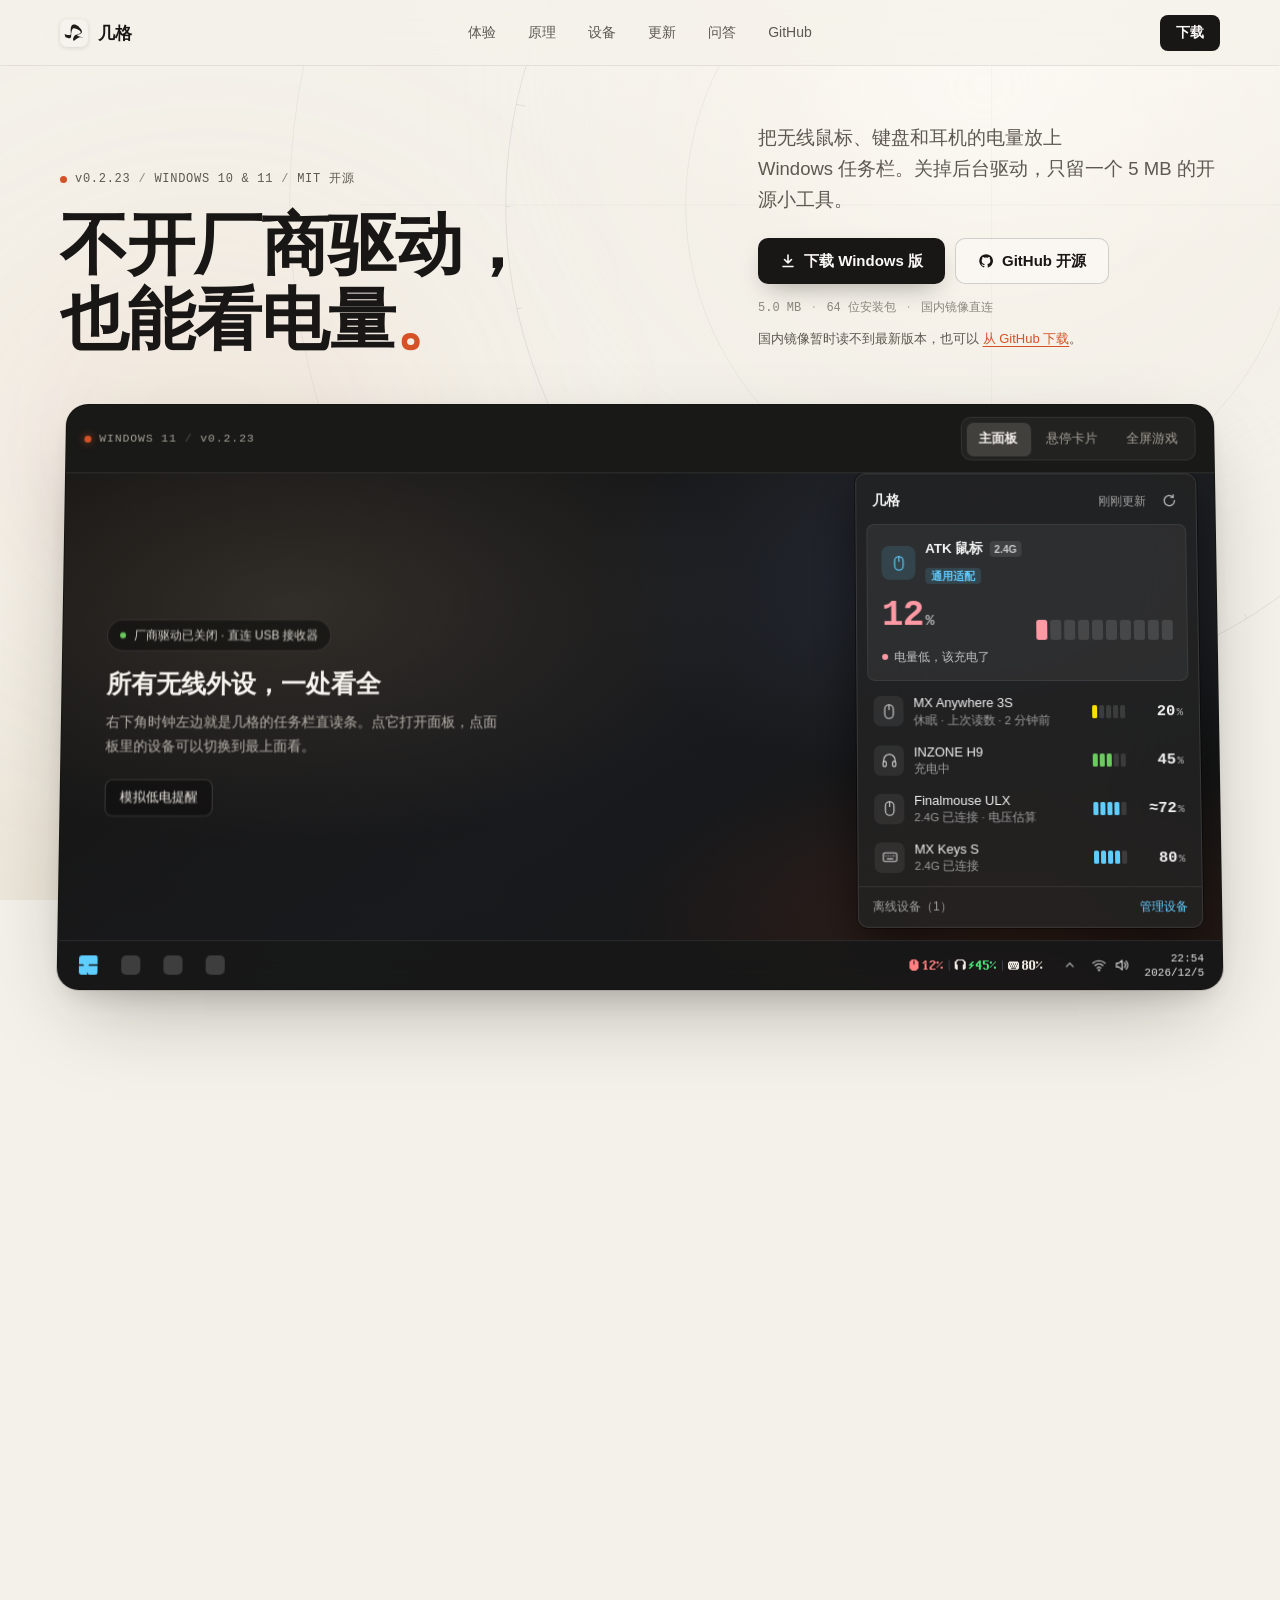
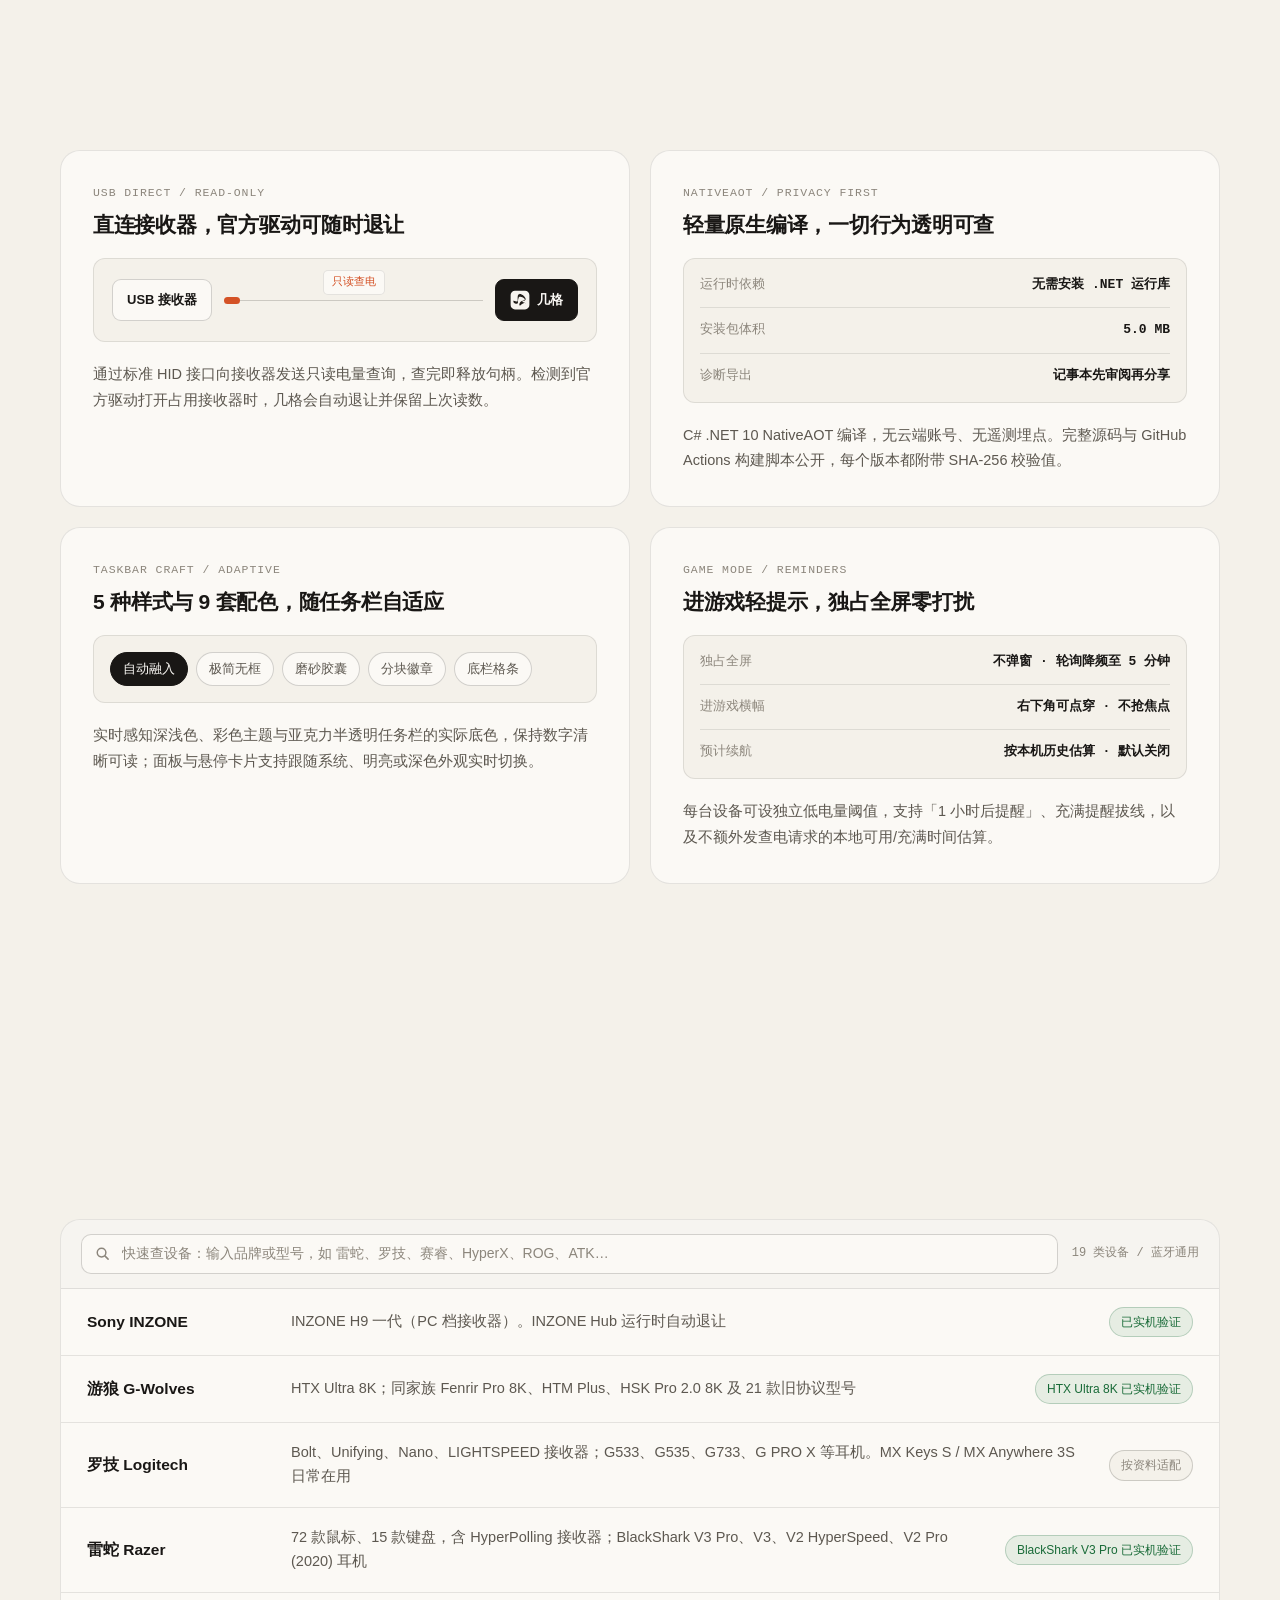
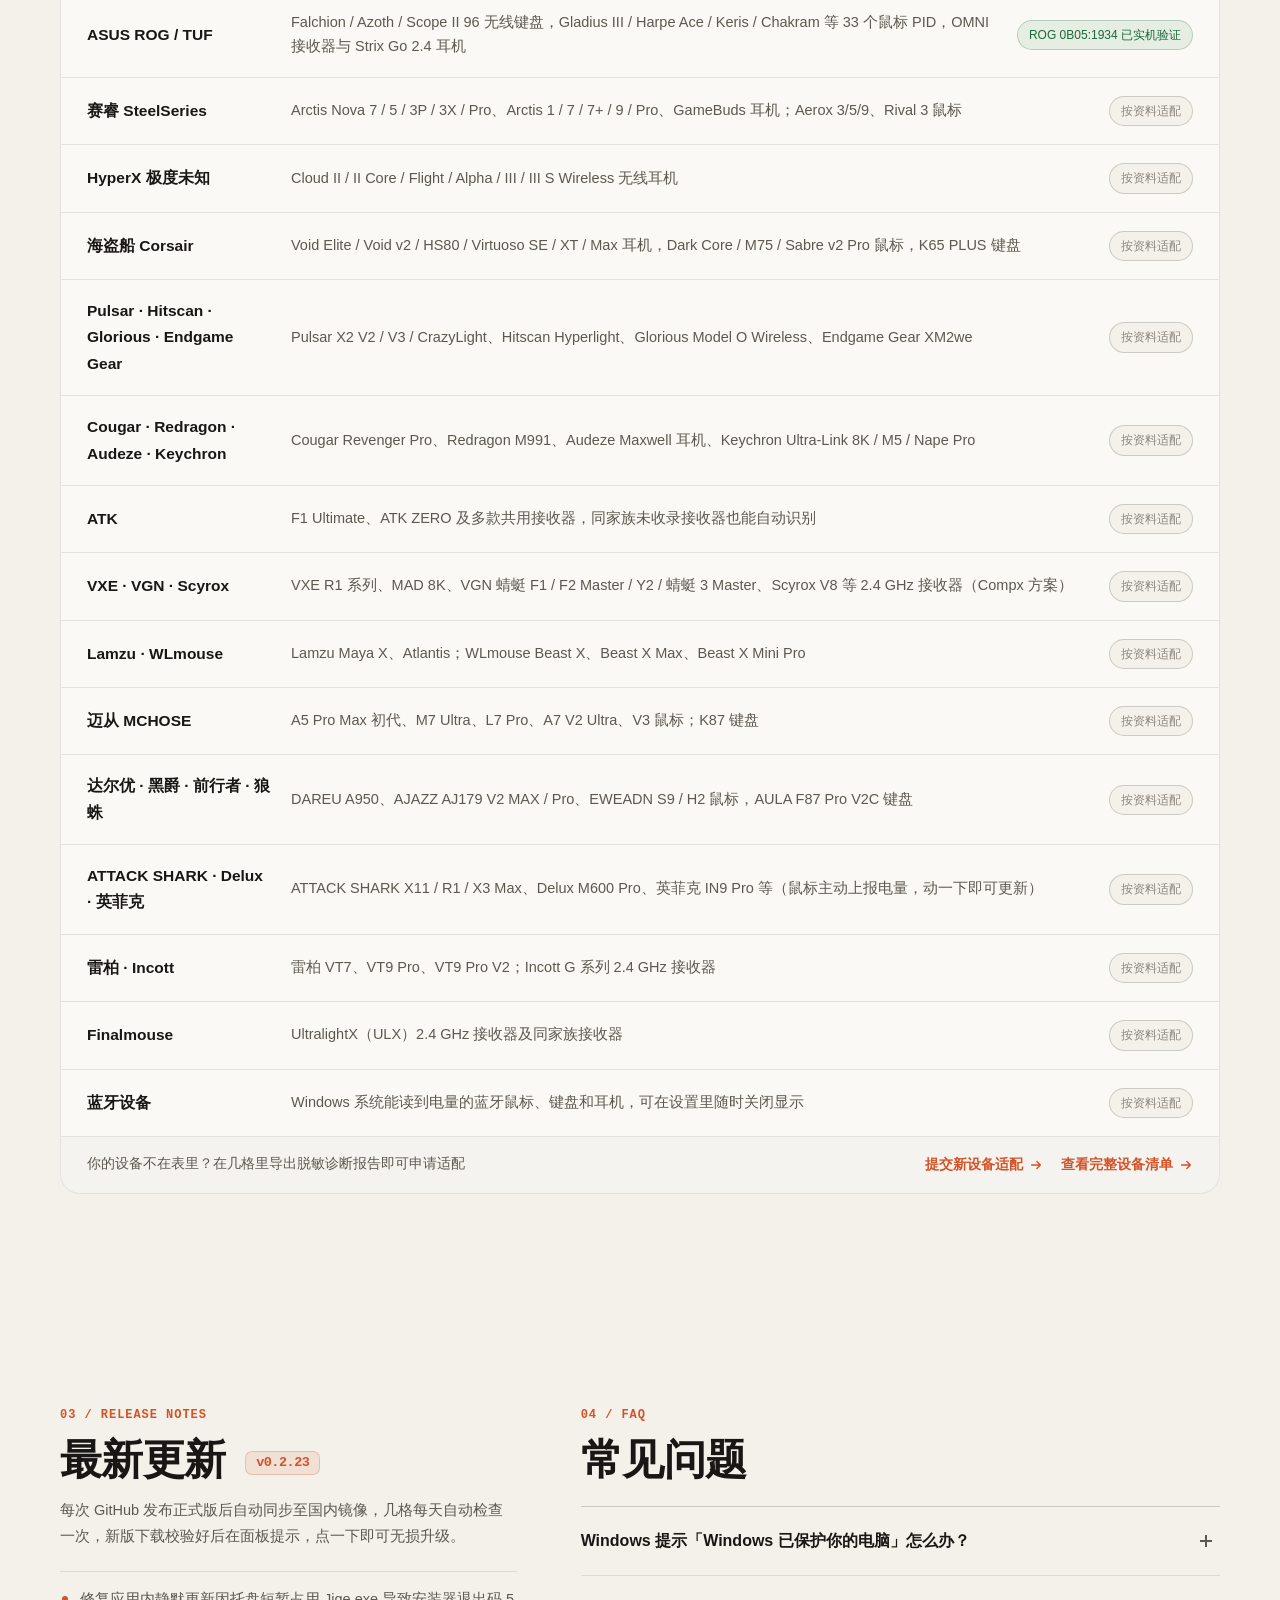
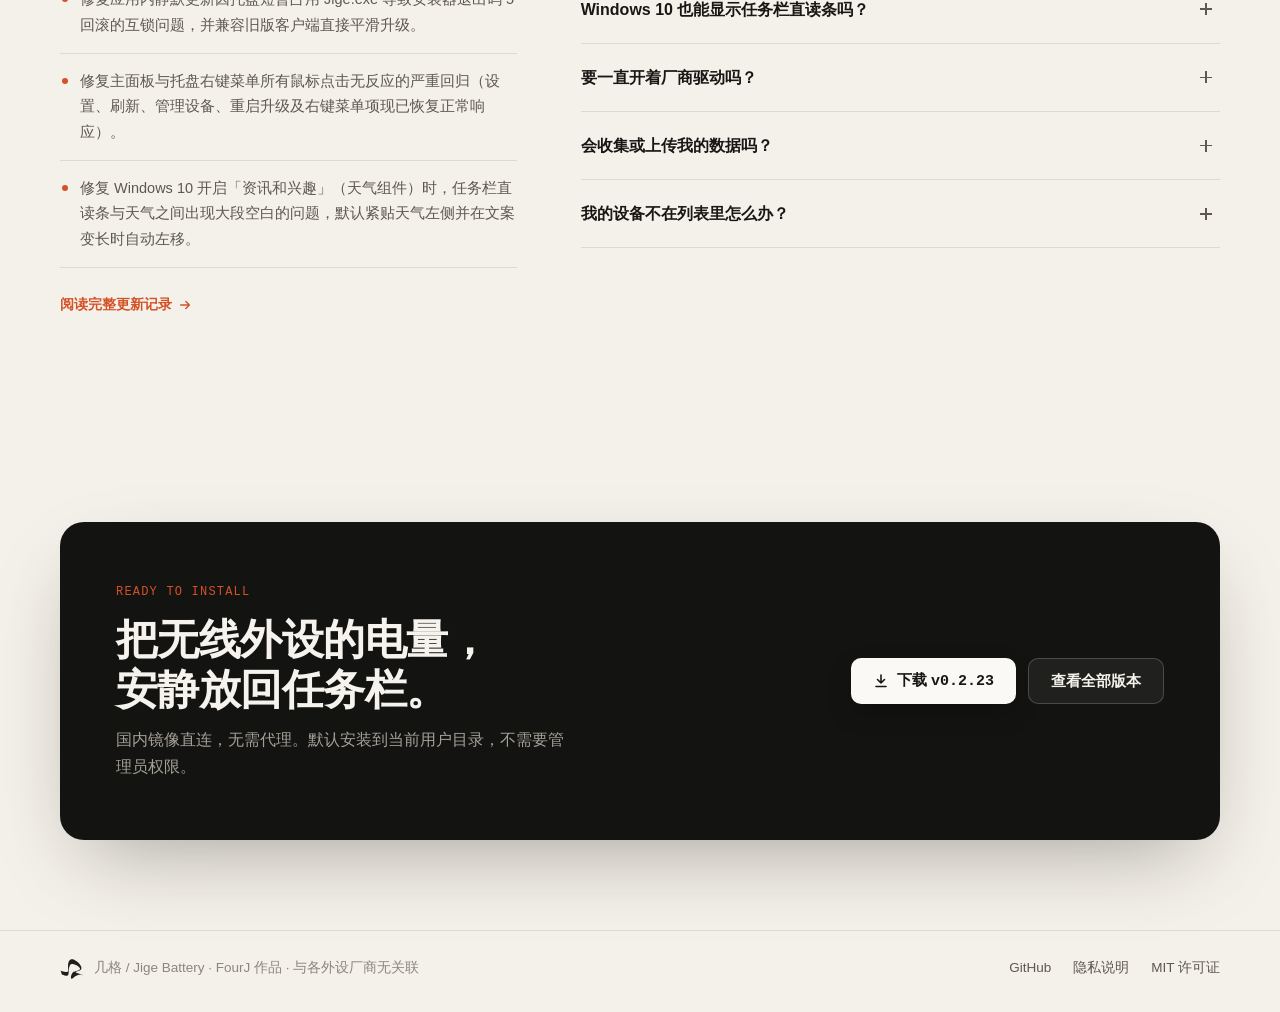
==== site/index.html @ d1fd48a1 "发布 0.2.23：更新版本号、更新记录、README 下载链接与官网文案" ====
<!doctype html>
<html lang="zh-CN">
<head>
  <meta charset="utf-8">
  <meta name="viewport" content="width=device-width, initial-scale=1, viewport-fit=cover">
  <title>几格 · 不开厂商驱动，在 Windows 任务栏看无线外设电量</title>
  <meta name="description" content="免费开源的 Windows 无线外设电量工具。无需后台常驻厂商驱动，在 Win10 / Win11 任务栏直接查看鼠标、键盘与耳机电量；约 5 MB 原生编译，纯只读不改设置，全屏游戏零打扰。">
  <link rel="canonical" href="https://jige.imfourj.cn/">
  <meta property="og:type" content="website">
  <meta property="og:site_name" content="几格 · Jige Battery">
  <meta property="og:locale" content="zh_CN">
  <meta property="og:title" content="几格 · 不开厂商驱动，也能在 Windows 任务栏看电量">
  <meta property="og:description" content="把无线鼠标、键盘和耳机的电量安静放上 Windows 任务栏。支持雷蛇、罗技、游狼、ATK、ROG、VXE、Sony INZONE 与蓝牙设备；约 5 MB 原生编译，纯只读、免费 MIT 开源。">
  <meta property="og:url" content="https://jige.imfourj.cn/">
  <meta property="og:image" content="https://jige.imfourj.cn/assets/og-card.png">
  <meta property="og:image:width" content="1200">
  <meta property="og:image:height" content="630">
  <meta property="og:image:alt" content="几格（Jige Battery）：Windows 任务栏直读条与主面板展示无线鼠标、耳机和键盘电量">
  <meta name="twitter:card" content="summary_large_image">
  <meta name="twitter:title" content="几格 · 不开厂商驱动，也能在 Windows 任务栏看电量">
  <meta name="twitter:description" content="把无线鼠标、键盘和耳机的电量放上 Windows 任务栏。约 5 MB 原生编译，纯只读不改设置，全屏游戏零打扰，免费 MIT 开源。">
  <meta name="twitter:image" content="https://jige.imfourj.cn/assets/og-card.png">
  <meta name="twitter:image:alt" content="几格（Jige Battery）：Windows 任务栏直读条与主面板展示无线鼠标、耳机和键盘电量">
  <meta name="theme-color" content="#f4f1ea">
  <meta name="color-scheme" content="light">
  <link rel="icon" href="assets/app-icon.svg" type="image/svg+xml">
  <link rel="apple-touch-icon" href="assets/app-icon.svg">
  <link rel="stylesheet" href="styles.css">
  <script src="app.js" defer></script>
</head>
<body>
  <a class="skip" href="#main">跳到正文</a>

  <!-- 背景氛围层：日光窗影 + 随指针缓摆的精密机械圆弧（零噪点、零抽搐） -->
  <div class="bg-fx" aria-hidden="true">
    <div class="bg-sun bg-sun-1"></div>
    <div class="bg-sun bg-sun-2"></div>
    <canvas class="bg-canvas" id="bgCanvas"></canvas>
    <div class="bg-spotlight" id="bgSpotlight"></div>
  </div>

  <!-- 顶部导航：首屏通栏置顶，下滑后向右上角丝滑缩放收拢为悬浮胶囊 -->
  <header class="nav" id="siteNav">
    <div class="nav-dock" id="navDock">
      <div class="nav-inner">
        <a class="wordmark" href="#top" aria-label="几格 首页">
          <img class="wordmark-logo" src="assets/app-icon.svg" width="28" height="28" alt="">
          <span class="wordmark-text">几格</span>
        </a>

        <nav class="nav-links" id="navLinks" aria-label="页面导航">
          <span class="nav-pill" id="navPill" aria-hidden="true"></span>
          <a href="#demo">体验</a>
          <a href="#features">原理</a>
          <a href="#devices">设备</a>
          <a href="#changelog">更新</a>
          <a href="#faq">问答</a>
          <a href="https://github.com/deepfry666/jige-battery" target="_blank" rel="noopener noreferrer">GitHub</a>
        </nav>

        <div class="nav-right">
          <a class="btn btn-small" href="download.html">下载</a>
        </div>
      </div>
      <div class="read-progress" id="readProgress" aria-hidden="true"></div>
    </div>
  </header>

  <main id="main">
    <!-- 1. 杂志编辑感首屏：左右不对称刊头 + 深黑阳极氧化硬件演示屏 -->
    <section class="hero" id="top" aria-labelledby="hero-title">
      <div class="wrap">
        <div class="masthead">
          <div class="masthead-left enter enter-1">
            <div class="edition-tag mono">
              <span class="edition-dot" aria-hidden="true"></span>
              <span data-version>v0.2.23</span>
              <span class="edition-sep">/</span>
              <span>WINDOWS 10 &amp; 11</span>
              <span class="edition-sep">/</span>
              <span>MIT 开源</span>
            </div>
            <h1 id="hero-title" class="hero-title">
              不开厂商驱动，<br>也能看电量<span class="period" aria-hidden="true">。</span>
            </h1>
          </div>

          <div class="masthead-right enter enter-2">
            <p class="hero-sub">把无线鼠标、键盘和耳机的电量放上 <span class="nowrap">Windows 任务栏</span>。关掉后台驱动，只留一个 <span class="nowrap">5 MB</span> 的开源小工具。</p>
            <div class="hero-actions">
              <a class="btn btn-primary" href="download.html">
                <svg class="icon" viewBox="0 0 16 16" width="16" height="16" aria-hidden="true"><path d="M8 2v8m0 0 3.5-3.5M8 10 4.5 6.5M3 13.5h10" fill="none" stroke="currentColor" stroke-width="1.6" stroke-linecap="round" stroke-linejoin="round"/></svg>
                <span>下载 Windows 版</span>
              </a>
              <a class="btn btn-ghost" href="https://github.com/deepfry666/jige-battery" target="_blank" rel="noopener noreferrer">
                <svg class="icon" viewBox="0 0 16 16" width="16" height="16" fill="currentColor" aria-hidden="true"><path d="M8 1.2a6.8 6.8 0 0 0-2.15 13.25c.34.06.46-.15.46-.33v-1.26c-1.88.41-2.28-.8-2.28-.8-.31-.78-.75-.99-.75-.99-.62-.42.04-.41.04-.41.68.05 1.04.7 1.04.7.61 1.04 1.6.74 1.99.57.06-.44.24-.74.43-.91-1.5-.17-3.08-.75-3.08-3.35 0-.74.26-1.35.7-1.82-.07-.17-.3-.86.07-1.79 0 0 .57-.18 1.87.7a6.5 6.5 0 0 1 3.4 0c1.3-.88 1.87-.7 1.87-.7.37.93.14 1.62.07 1.79.44.47.7 1.08.7 1.82 0 2.61-1.58 3.18-3.09 3.35.24.21.46.63.46 1.27v1.88c0 .18.12.4.47.33A6.8 6.8 0 0 0 8 1.2Z"/></svg>
                <span>GitHub 开源</span>
              </a>
            </div>
            <ul class="hero-meta mono">
              <li data-size>5.0 MB</li>
              <li>64 位安装包</li>
              <li>国内镜像直连</li>
            </ul>
            <p class="hero-fallback" data-fallback hidden>国内镜像暂时读不到最新版本，也可以 <a href="https://github.com/deepfry666/jige-battery/releases/latest" target="_blank" rel="noopener noreferrer">从 GitHub 下载</a>。</p>
          </div>
        </div>

        <!-- 深黑阳极氧化交互展示橱窗 -->
        <div class="monolith-wrap enter enter-3" id="demo">
          <div class="monolith" id="stageShell">
            <div class="monolith-bar">
              <div class="monolith-status mono">
                <span class="led-dot" aria-hidden="true"></span>
                <span>WINDOWS 11</span>
                <span class="monolith-sep">/</span>
                <span data-version>v0.2.23</span>
              </div>
              <div class="stage-tabs" id="stageTabs" role="tablist" aria-label="交互场景切换">
                <span class="stage-tab-slider" id="stageTabSlider" aria-hidden="true"></span>
                <button type="button" class="stage-tab is-active" role="tab" aria-selected="true" aria-controls="stage" tabindex="0" data-scene="panel">主面板</button>
                <button type="button" class="stage-tab" role="tab" aria-selected="false" aria-controls="stage" tabindex="-1" data-scene="hover">悬停卡片</button>
                <button type="button" class="stage-tab" role="tab" aria-selected="false" aria-controls="stage" tabindex="-1" data-scene="game">全屏游戏</button>
              </div>
            </div>

            <div class="stage" id="stage" role="tabpanel" aria-label="交互演示画布">
              <div class="stage-wallpaper" aria-hidden="true"></div>

              <!-- 左侧桌面说明与快捷交互 -->
              <div class="stage-side" id="stageSide">
                <div class="stage-side-badge">
                  <span class="side-dot" aria-hidden="true"></span>
                  <span>厂商驱动已关闭 · 直连 USB 接收器</span>
                </div>
                <p class="stage-side-title" id="stageHintTitle">所有无线外设，一处看全</p>
                <p class="stage-side-desc" id="stageHint">右下角时钟左边就是几格的任务栏直读条。点它打开面板，点面板里的设备可以切换到最上面看。</p>
                <div class="stage-side-actions">
                  <button type="button" class="side-btn" id="simTriggerToast">模拟低电提醒</button>
                </div>
              </div>

              <!-- 游戏中延迟提示条 -->
              <div class="sim-queued" id="simQueued" aria-live="polite">
                <span class="sim-queued-dot" aria-hidden="true"></span>
                <span>全屏游戏中：低电量提醒已推迟至退出后</span>
              </div>

              <!-- 全屏游戏遮罩 -->
              <div class="sim-game" id="simGame" aria-hidden="true">
                <div class="sim-crosshair" aria-hidden="true"></div>
                <div class="sim-game-hud">
                  <div class="sim-game-badge">独占全屏游戏中</div>
                  <p>不弹窗 · 不抢焦点 · 轮询自动降频至 5 分钟</p>
                  <button type="button" class="sim-exit-btn" id="simExitGame">退出全屏，查看延迟提醒</button>
                </div>
              </div>

              <!-- Windows 11 真实风格主弹出面板 -->
              <div class="sim-flyout is-open" id="simFlyout" role="region" aria-label="几格主面板演示">
                <div class="fo-head">
                  <div class="fo-title">几格</div>
                  <div class="fo-time" id="simTime">刚刚更新</div>
                  <button type="button" class="fo-icon-btn" id="simRefresh" title="刷新电量" aria-label="刷新电量">
                    <svg width="15" height="15" viewBox="0 0 16 16" fill="none" stroke="currentColor" stroke-width="1.4" stroke-linecap="round"><path d="M13.5 8a5.5 5.5 0 1 1-1.6-3.9"/><path d="M12.2 1.8v2.6H9.6"/></svg>
                  </button>
                </div>
                <div class="fo-hero" id="simHeroCard"></div>
                <div class="fo-list" id="simDeviceList"></div>
                <div class="fo-foot">
                  <span class="fo-foot-meta">离线设备（1）</span>
                  <span class="fo-foot-link">管理设备</span>
                </div>
              </div>

              <!-- 悬停卡片（纯视觉演示，同信息已在主面板可读） -->
              <div class="sim-hcard" id="simHoverCard" aria-hidden="true"></div>

              <!-- 低电量提醒 Toast -->
              <div class="sim-toast" id="simToast" role="status" aria-live="polite">
                <div class="toast-head">
                  <img src="assets/app-icon.svg" width="16" height="16" alt="">
                  <span>几格</span>
                  <button type="button" class="toast-close" id="simToastClose" aria-label="关闭提醒">×</button>
                </div>
                <div class="toast-body">
                  <div class="toast-ico" aria-hidden="true">
                    <svg width="18" height="18" viewBox="0 0 24 24" fill="none" stroke="currentColor" stroke-width="1.6"><rect x="6" y="2.5" width="12" height="19" rx="6"/><path d="M12 2.5v6.5" stroke-linecap="round"/></svg>
                  </div>
                  <div class="toast-copy">
                    <strong>鼠标该充电了</strong>
                    <span>ATK 鼠标只剩 12%</span>
                  </div>
                </div>
                <div class="toast-actions">
                  <button type="button" class="toast-btn" id="simToastLater">1 小时后提醒</button>
                  <button type="button" class="toast-btn toast-btn-pri" id="simToastOk">知道了</button>
                </div>
              </div>

              <!-- Windows 11 任务栏 -->
              <div class="sim-taskbar" id="simTaskbar">
                <div class="tb-center" aria-hidden="true">
                  <div class="tb-app tb-start"><i></i></div>
                  <div class="tb-app"><i></i></div>
                  <div class="tb-app"><i></i></div>
                  <div class="tb-app"><i></i></div>
                </div>
                <div class="tb-right">
                  <button type="button" class="tb-strip" id="simStrip" aria-label="几格任务栏直读条：鼠标 12%，耳机充电中 45%，键盘 80%">
                    <img src="assets/strip-win11-1x.png" srcset="assets/strip-win11-1x.png 1x, assets/strip-win11-2x.png 2x, assets/strip-win11-3x.png 3x" width="141" height="22" alt="" decoding="async">
                  </button>
                  <div class="tb-tray">
                    <div class="tb-chev" aria-hidden="true">
                      <svg width="11" height="11" viewBox="0 0 12 12" fill="none" stroke="currentColor" stroke-width="1.3"><path d="M2 8l4-4 4 4"/></svg>
                    </div>
                    <div class="tb-sys" aria-hidden="true">
                      <svg width="15" height="15" viewBox="0 0 16 16" fill="none" stroke="currentColor" stroke-width="1.2" stroke-linecap="round"><path d="M1.5 6a9.5 9.5 0 0 1 13 0M3.8 8.5a6.2 6.2 0 0 1 8.4 0M6 11a3 3 0 0 1 4 0"/><circle cx="8" cy="13.3" r=".6" fill="currentColor"/></svg>
                      <svg width="15" height="15" viewBox="0 0 16 16" fill="none" stroke="currentColor" stroke-width="1.2" stroke-linejoin="round"><path d="M2 6h2.5L8 3v10l-3.5-3H2z"/><path d="M10.5 5.5a3.5 3.5 0 0 1 0 5M12.3 3.8a6 6 0 0 1 0 8.4" stroke-linecap="round"/></svg>
                    </div>
                    <div class="tb-clock mono" id="simClock">20:30<br>2026/11/20</div>
                  </div>
                </div>
              </div>
            </div>
          </div>

          <!-- 2. 精密硬件指标带（取代笨重堆砌的营销小框） -->
          <div class="spec-strip reveal" aria-label="几格的四个特点">
            <div class="spec-cell">
              <div class="spec-name">不用开厂商驱动</div>
              <p>在官方软件里调好灵敏度和回报率，就可以把它关掉</p>
            </div>
            <div class="spec-cell">
              <div class="spec-name">只读，不改设置</div>
              <p>只查电量和连接状态，不碰按键、灯光和固件</p>
            </div>
            <div class="spec-cell">
              <div class="spec-name">打游戏不打扰</div>
              <p>全屏游戏时不弹窗、不抢焦点，退回桌面再提醒</p>
            </div>
            <div class="spec-cell">
              <div class="spec-name">不上传任何数据</div>
              <p>没有账号，没有遥测，联网只为每天检查一次更新</p>
            </div>
          </div>
        </div>
      </div>
    </section>

    <!-- 3. 硬件交互画册：可拖动的实时电量水位试验台 + 原理双栏 -->
    <section class="section" id="features" aria-labelledby="features-title">
      <div class="wrap">
        <div class="sec-bar reveal">
          <div>
            <span class="sec-num mono">01 / WINDOWS 10 &amp; 11</span>
            <h2 id="features-title">扫一眼，就知道还剩几格</h2>
          </div>
          <p class="sec-note">电量低于提醒阈值时变红，略高于阈值时变黄，充电中变绿并带一个闪电。Windows 10 和 Windows 11 默认都显示任务栏直读条，空间不足或手动切换时改用托盘图标。</p>
        </div>

        <div class="os-grid">
          <figure class="os-card reveal">
            <div class="os-shot os-shot-win11" aria-hidden="true">
              <div class="os-bar">
                <img class="os-strip" src="assets/strip-win11-1x.png" srcset="assets/strip-win11-1x.png 1x, assets/strip-win11-2x.png 2x, assets/strip-win11-3x.png 3x" width="141" height="22" alt="" decoding="async">
                <svg class="os-chev" width="11" height="11" viewBox="0 0 12 12" fill="none" stroke="currentColor" stroke-width="1.3"><path d="M2 8l4-4 4 4"/></svg>
                <span class="os-sys">
                  <svg width="15" height="15" viewBox="0 0 16 16" fill="none" stroke="currentColor" stroke-width="1.2" stroke-linecap="round"><path d="M1.5 6a9.5 9.5 0 0 1 13 0M3.8 8.5a6.2 6.2 0 0 1 8.4 0M6 11a3 3 0 0 1 4 0"/><circle cx="8" cy="13.3" r=".6" fill="currentColor"/></svg>
                  <svg width="15" height="15" viewBox="0 0 16 16" fill="none" stroke="currentColor" stroke-width="1.2" stroke-linejoin="round"><path d="M2 6h2.5L8 3v10l-3.5-3H2z"/><path d="M10.5 5.5a3.5 3.5 0 0 1 0 5M12.3 3.8a6 6 0 0 1 0 8.4" stroke-linecap="round"/></svg>
                </span>
                <span class="os-clock mono">20:30<br>2026/11/21</span>
              </div>
            </div>
            <figcaption>
              <strong>任务栏直读条 · 默认（Win10 / Win11）</strong>
              <span>在通知区左侧横排显示每台设备的图标和电量，字和时钟一样大。内置 5 种样式与 9 套配色，自适应多色或半透明任务栏背景；全屏游戏或任务栏自动隐藏时自动隐身。</span>
            </figcaption>
          </figure>

          <figure class="os-card reveal">
            <div class="os-shot os-shot-win10" aria-hidden="true">
              <div class="os-bar">
                <svg class="os-chev" width="11" height="11" viewBox="0 0 12 12" fill="none" stroke="currentColor" stroke-width="1.3"><path d="M2 8l4-4 4 4"/></svg>
                <span class="os-trays">
                  <img src="assets/tray-mouse-1x.png" srcset="assets/tray-mouse-1x.png 1x, assets/tray-mouse-2x.png 2x, assets/tray-mouse-3x.png 3x" width="16" height="16" alt="" decoding="async">
                  <img src="assets/tray-headset-1x.png" srcset="assets/tray-headset-1x.png 1x, assets/tray-headset-2x.png 2x, assets/tray-headset-3x.png 3x" width="16" height="16" alt="" decoding="async">
                  <img src="assets/tray-keyboard-1x.png" srcset="assets/tray-keyboard-1x.png 1x, assets/tray-keyboard-2x.png 2x, assets/tray-keyboard-3x.png 3x" width="16" height="16" alt="" decoding="async">
                </span>
                <span class="os-sys">
                  <svg width="15" height="15" viewBox="0 0 16 16" fill="none" stroke="currentColor" stroke-width="1.2" stroke-linecap="round"><path d="M1.5 6a9.5 9.5 0 0 1 13 0M3.8 8.5a6.2 6.2 0 0 1 8.4 0M6 11a3 3 0 0 1 4 0"/><circle cx="8" cy="13.3" r=".6" fill="currentColor"/></svg>
                  <svg width="15" height="15" viewBox="0 0 16 16" fill="none" stroke="currentColor" stroke-width="1.2" stroke-linejoin="round"><path d="M2 6h2.5L8 3v10l-3.5-3H2z"/><path d="M10.5 5.5a3.5 3.5 0 0 1 0 5M12.3 3.8a6 6 0 0 1 0 8.4" stroke-linecap="round"/></svg>
                </span>
                <span class="os-clock mono">20:30<br>2026/11/21</span>
              </div>
            </div>
            <figcaption>
              <strong>托盘图标 · 可选与自动回退</strong>
              <span>每台设备一个图标，设备剪影就是电量计：电量越多，颜色从底部填得越高。打开窗口太多放不下、任务栏不在底部，或在设置里手动切换时使用。</span>
            </figcaption>
          </figure>
        </div>

        <!-- 原理与透明双栏编辑卡 -->
        <div class="editorial-two">
          <article class="ed-card reveal">
            <div class="ed-head">
              <span class="ed-kicker mono">USB DIRECT / READ-ONLY</span>
              <h3>直连接收器，官方驱动可随时退让</h3>
            </div>
            <div class="ed-vis-pipe" aria-hidden="true">
              <div class="p-box">USB 接收器</div>
              <div class="p-line"><span class="p-dot"></span><span class="p-lbl mono">只读查电</span></div>
              <div class="p-box p-box-ink">
                <img src="assets/app-icon.svg" width="20" height="20" alt="">
                <span>几格</span>
              </div>
            </div>
            <p class="ed-desc">通过标准 HID 接口向接收器发送只读电量查询，查完即释放句柄。检测到官方驱动打开占用接收器时，几格会自动退让并保留上次读数。</p>
          </article>

          <article class="ed-card reveal">
            <div class="ed-head">
              <span class="ed-kicker mono">NATIVEAOT / PRIVACY FIRST</span>
              <h3>轻量原生编译，一切行为透明可查</h3>
            </div>
            <div class="ed-facts mono">
              <div class="ef-row"><span>运行时依赖</span><strong>无需安装 .NET 运行库</strong></div>
              <div class="ef-row"><span>安装包体积</span><strong data-size>5.0 MB</strong></div>
              <div class="ef-row"><span>诊断导出</span><strong>记事本先审阅再分享</strong></div>
            </div>
            <p class="ed-desc">C# .NET 10 NativeAOT 编译，无云端账号、无遥测埋点。完整源码与 GitHub Actions 构建脚本公开，每个版本都附带 SHA-256 校验值。</p>
          </article>

          <article class="ed-card reveal">
            <div class="ed-head">
              <span class="ed-kicker mono">TASKBAR CRAFT / ADAPTIVE</span>
              <h3>5 种样式与 9 套配色，随任务栏自适应</h3>
            </div>
            <div class="ed-chips" aria-label="任务栏直读条内置样式">
              <span class="ed-chip is-primary">自动融入</span>
              <span class="ed-chip">极简无框</span>
              <span class="ed-chip">磨砂胶囊</span>
              <span class="ed-chip">分块徽章</span>
              <span class="ed-chip">底栏格条</span>
            </div>
            <p class="ed-desc">实时感知深浅色、彩色主题与亚克力半透明任务栏的实际底色，保持数字清晰可读；面板与悬停卡片支持跟随系统、明亮或深色外观实时切换。</p>
          </article>

          <article class="ed-card reveal">
            <div class="ed-head">
              <span class="ed-kicker mono">GAME MODE / REMINDERS</span>
              <h3>进游戏轻提示，独占全屏零打扰</h3>
            </div>
            <div class="ed-facts mono">
              <div class="ef-row"><span>独占全屏</span><strong>不弹窗 · 轮询降频至 5 分钟</strong></div>
              <div class="ef-row"><span>进游戏横幅</span><strong>右下角可点穿 · 不抢焦点</strong></div>
              <div class="ef-row"><span>预计续航</span><strong>按本机历史估算 · 默认关闭</strong></div>
            </div>
            <p class="ed-desc">每台设备可设独立低电量阈值，支持「1 小时后提醒」、充满提醒拔线，以及不额外发查电请求的本地可用/充满时间估算。</p>
          </article>
        </div>
      </div>
    </section>

    <!-- 4. 设备兼容表：建筑表格排版 -->
    <section class="section" id="devices" aria-labelledby="devices-title">
      <div class="wrap">
        <div class="sec-bar reveal">
          <div>
            <span class="sec-num mono">02 / COMPATIBILITY</span>
            <h2 id="devices-title">一个工具，看全桌面外设</h2>
          </div>
          <p class="sec-note">经 2.4 GHz 接收器直读，同时兼容 Windows 蓝牙电量。「已实机验证」为作者真机实测，「按资料适配」依公开协议实现。</p>
        </div>

        <div class="sheet reveal">
          <div class="device-search">
            <label class="device-search-field" for="deviceSearch">
              <svg class="device-search-ico" viewBox="0 0 16 16" width="15" height="15" fill="none" stroke="currentColor" stroke-width="1.6" stroke-linecap="round" aria-hidden="true"><circle cx="7" cy="7" r="4.6"/><path d="m10.8 10.8 3.2 3.2"/></svg>
              <input id="deviceSearch" class="device-search-input" type="search" placeholder="快速查设备：输入品牌或型号，如 雷蛇、罗技、赛睿、HyperX、ROG、ATK…" autocomplete="off" spellcheck="false" data-device-search>
            </label>
            <span class="device-search-meta mono" data-device-count>19 类设备 / 蓝牙通用</span>
          </div>
          <ul class="devices" data-device-list>
            <li class="device">
              <span class="device-brand">Sony INZONE</span>
              <span class="device-models">INZONE H9 一代（PC 档接收器）。INZONE Hub 运行时自动退让</span>
              <span class="tag tag-verified">已实机验证</span>
            </li>
            <li class="device">
              <span class="device-brand">游狼 G-Wolves</span>
              <span class="device-models">HTX Ultra 8K；同家族 Fenrir Pro 8K、HTM Plus、HSK Pro 2.0 8K 及 21 款旧协议型号</span>
              <span class="tag tag-verified">HTX Ultra 8K 已实机验证</span>
            </li>
            <li class="device">
              <span class="device-brand">罗技 Logitech</span>
              <span class="device-models">Bolt、Unifying、Nano、LIGHTSPEED 接收器；G533、G535、G733、G PRO X 等耳机。MX Keys S / MX Anywhere 3S 日常在用</span>
              <span class="tag">按资料适配</span>
            </li>
            <li class="device">
              <span class="device-brand">雷蛇 Razer</span>
              <span class="device-models">72 款鼠标、15 款键盘，含 HyperPolling 接收器；BlackShark V3 Pro、V3、V2 HyperSpeed、V2 Pro (2020) 耳机</span>
              <span class="tag tag-verified">BlackShark V3 Pro 已实机验证</span>
            </li>
            <li class="device">
              <span class="device-brand">ASUS ROG / TUF</span>
              <span class="device-models">Falchion / Azoth / Scope II 96 无线键盘，Gladius III / Harpe Ace / Keris / Chakram 等 33 个鼠标 PID，OMNI 接收器与 Strix Go 2.4 耳机</span>
              <span class="tag tag-verified">ROG 0B05:1934 已实机验证</span>
            </li>
            <li class="device">
              <span class="device-brand">赛睿 SteelSeries</span>
              <span class="device-models">Arctis Nova 7 / 5 / 3P / 3X / Pro、Arctis 1 / 7 / 7+ / 9 / Pro、GameBuds 耳机；Aerox 3/5/9、Rival 3 鼠标</span>
              <span class="tag">按资料适配</span>
            </li>
            <li class="device">
              <span class="device-brand">HyperX 极度未知</span>
              <span class="device-models">Cloud II / II Core / Flight / Alpha / III / III S Wireless 无线耳机</span>
              <span class="tag">按资料适配</span>
            </li>
            <li class="device">
              <span class="device-brand">海盗船 Corsair</span>
              <span class="device-models">Void Elite / Void v2 / HS80 / Virtuoso SE / XT / Max 耳机，Dark Core / M75 / Sabre v2 Pro 鼠标，K65 PLUS 键盘</span>
              <span class="tag">按资料适配</span>
            </li>
            <li class="device">
              <span class="device-brand">Pulsar · Hitscan · Glorious · Endgame Gear</span>
              <span class="device-models">Pulsar X2 V2 / V3 / CrazyLight、Hitscan Hyperlight、Glorious Model O Wireless、Endgame Gear XM2we</span>
              <span class="tag">按资料适配</span>
            </li>
            <li class="device">
              <span class="device-brand">Cougar · Redragon · Audeze · Keychron</span>
              <span class="device-models">Cougar Revenger Pro、Redragon M991、Audeze Maxwell 耳机、Keychron Ultra-Link 8K / M5 / Nape Pro</span>
              <span class="tag">按资料适配</span>
            </li>
            <li class="device">
              <span class="device-brand">ATK</span>
              <span class="device-models">F1 Ultimate、ATK ZERO 及多款共用接收器，同家族未收录接收器也能自动识别</span>
              <span class="tag">按资料适配</span>
            </li>
            <li class="device">
              <span class="device-brand">VXE · VGN · Scyrox</span>
              <span class="device-models">VXE R1 系列、MAD 8K、VGN 蜻蜓 F1 / F2 Master / Y2 / 蜻蜓 3 Master、Scyrox V8 等 2.4 GHz 接收器（Compx 方案）</span>
              <span class="tag">按资料适配</span>
            </li>
            <li class="device">
              <span class="device-brand">Lamzu · WLmouse</span>
              <span class="device-models">Lamzu Maya X、Atlantis；WLmouse Beast X、Beast X Max、Beast X Mini Pro</span>
              <span class="tag">按资料适配</span>
            </li>
            <li class="device">
              <span class="device-brand">迈从 MCHOSE</span>
              <span class="device-models">A5 Pro Max 初代、M7 Ultra、L7 Pro、A7 V2 Ultra、V3 鼠标；K87 键盘</span>
              <span class="tag">按资料适配</span>
            </li>
            <li class="device">
              <span class="device-brand">达尔优 · 黑爵 · 前行者 · 狼蛛</span>
              <span class="device-models">DAREU A950、AJAZZ AJ179 V2 MAX / Pro、EWEADN S9 / H2 鼠标，AULA F87 Pro V2C 键盘</span>
              <span class="tag">按资料适配</span>
            </li>
            <li class="device">
              <span class="device-brand">ATTACK SHARK · Delux · 英菲克</span>
              <span class="device-models">ATTACK SHARK X11 / R1 / X3 Max、Delux M600 Pro、英菲克 IN9 Pro 等（鼠标主动上报电量，动一下即可更新）</span>
              <span class="tag">按资料适配</span>
            </li>
            <li class="device">
              <span class="device-brand">雷柏 · Incott</span>
              <span class="device-models">雷柏 VT7、VT9 Pro、VT9 Pro V2；Incott G 系列 2.4 GHz 接收器</span>
              <span class="tag">按资料适配</span>
            </li>
            <li class="device">
              <span class="device-brand">Finalmouse</span>
              <span class="device-models">UltralightX（ULX）2.4 GHz 接收器及同家族接收器</span>
              <span class="tag">按资料适配</span>
            </li>
            <li class="device">
              <span class="device-brand">蓝牙设备</span>
              <span class="device-models">Windows 系统能读到电量的蓝牙鼠标、键盘和耳机，可在设置里随时关闭显示</span>
              <span class="tag">按资料适配</span>
            </li>
          </ul>
          <div class="device-empty" data-device-empty hidden>
            <p>当前列表里没有匹配到「<strong data-device-query></strong>」。</p>
            <p>可以查看完整型号清单，或在几格里导出脱敏诊断报告提交适配反馈。</p>
            <div class="device-empty-actions">
              <a class="text-link" href="https://github.com/deepfry666/jige-battery/issues/new?template=device-report.yml" target="_blank" rel="noopener noreferrer">
                <span>提交新设备适配</span>
                <svg class="arrow" viewBox="0 0 16 16" width="14" height="14" aria-hidden="true"><path d="M3 8h10m0 0-4-4m4 4-4 4" fill="none" stroke="currentColor" stroke-width="1.6" stroke-linecap="round" stroke-linejoin="round"/></svg>
              </a>
            </div>
          </div>
          <div class="sheet-foot">
            <span>你的设备不在表里？在几格里导出脱敏诊断报告即可申请适配</span>
            <div class="sheet-foot-links">
              <a href="https://github.com/deepfry666/jige-battery/issues/new?template=device-report.yml" target="_blank" rel="noopener noreferrer">
                <span>提交新设备适配</span>
                <svg class="arrow" viewBox="0 0 16 16" width="14" height="14" aria-hidden="true"><path d="M3 8h10m0 0-4-4m4 4-4 4" fill="none" stroke="currentColor" stroke-width="1.6" stroke-linecap="round" stroke-linejoin="round"/></svg>
              </a>
              <a href="https://github.com/deepfry666/jige-battery/blob/main/docs/devices.md" target="_blank" rel="noopener noreferrer">
                <span>查看完整设备清单</span>
                <svg class="arrow" viewBox="0 0 16 16" width="14" height="14" aria-hidden="true"><path d="M3 8h10m0 0-4-4m4 4-4 4" fill="none" stroke="currentColor" stroke-width="1.6" stroke-linecap="round" stroke-linejoin="round"/></svg>
              </a>
            </div>
          </div>
        </div>
      </div>
    </section>

    <!-- 5. 杂志双栏：左侧最新更新（吸顶）+ 右侧常见问题 -->
    <section class="section" id="changelog" aria-labelledby="changelog-title">
      <div class="wrap spread">
        <div class="spread-left reveal">
          <span class="sec-num mono">03 / RELEASE NOTES</span>
          <h2 id="changelog-title">最新更新 <span class="ver-badge mono" data-version>v0.2.23</span></h2>
          <p class="spread-sub">每次 GitHub 发布正式版后自动同步至国内镜像，几格每天自动检查一次，新版下载校验好后在面板提示，点一下即可无损升级。</p>

          <ul class="changes" data-changes>
            <li>修复应用内静默更新因托盘短暂占用 Jige.exe 导致安装器退出码 5 回滚的互锁问题，并兼容旧版客户端直接平滑升级。</li>
            <li>修复主面板与托盘右键菜单所有鼠标点击无反应的严重回归（设置、刷新、管理设备、重启升级及右键菜单项现已恢复正常响应）。</li>
            <li>修复 Windows 10 开启「资讯和兴趣」（天气组件）时，任务栏直读条与天气之间出现大段空白的问题，默认紧贴天气左侧并在文案变长时自动左移。</li>
          </ul>

          <a class="text-link" href="https://github.com/deepfry666/jige-battery/blob/main/CHANGELOG.md" target="_blank" rel="noopener noreferrer">
            <span>阅读完整更新记录</span>
            <svg class="arrow" viewBox="0 0 16 16" width="14" height="14" aria-hidden="true"><path d="M3 8h10m0 0-4-4m4 4-4 4" fill="none" stroke="currentColor" stroke-width="1.6" stroke-linecap="round" stroke-linejoin="round"/></svg>
          </a>
        </div>

        <div class="spread-right reveal" id="faq">
          <span class="sec-num mono">04 / FAQ</span>
          <h2 class="faq-heading">常见问题</h2>

          <div class="faq-list">
            <details>
              <summary>Windows 提示「Windows 已保护你的电脑」怎么办？</summary>
              <div class="faq-body">
                <p>安装包暂未购买商业代码签名证书，浏览器下载和首次运行时可能会各拦一次：浏览器选「保留 → 显示详细信息 → 仍然保留」，系统弹窗点「更多信息 → 仍要运行」。完整图文步骤见 <a href="download.html">下载与安装指南</a><span data-verify-block>，也可以先下载 <a data-sha href="https://download.imfourj.cn/jige-battery/releases/v0.2.23/SHA256SUMS.txt">SHA256SUMS.txt</a> 核对安装包哈希</span>。</p>
              </div>
            </details>
            <details>
              <summary>Windows 10 也能显示任务栏直读条吗？</summary>
              <div class="faq-body">
                <p>可以。Windows 10 和 Windows 11 默认都使用任务栏直读条，并会自动避开应用按钮、通知区以及 Windows 10 的「资讯和兴趣」或工具栏。只有当任务栏不在屏幕底部、窗口太多放不下，或你在「设置 → 显示位置」里手动选择时，才会改用托盘图标。</p>
              </div>
            </details>
            <details>
              <summary>要一直开着厂商驱动吗？</summary>
              <div class="faq-body">
                <p>不用。在厂商驱动里调好 DPI、回报率、灯光后就可以关掉。官方软件打开时可能会占用接收器，此时几格会自动退让并保留上次读数。</p>
              </div>
            </details>
            <details>
              <summary>会收集或上传我的数据吗？</summary>
              <div class="faq-body">
                <p>不会。几格只为检查更新联网（默认每天一次，可在设置里关闭），请求不带任何设备或个人信息。诊断报告只在你主动导出时生成并保存在本机，先用记事本打开给你核对，不含序列号、电脑名、用户名或任何键鼠输入。</p>
              </div>
            </details>
            <details>
              <summary>我的设备不在列表里怎么办？</summary>
              <div class="faq-body">
                <p>可以在几格里导出诊断报告，到 GitHub 提交设备适配反馈。详细步骤见 <a href="https://github.com/deepfry666/jige-battery/blob/main/CONTRIBUTING.md" target="_blank" rel="noopener noreferrer">CONTRIBUTING.md</a>。</p>
              </div>
            </details>
          </div>
        </div>
      </div>
    </section>

    <!-- 6. 黑曜石质感收尾下载橱窗 -->
    <section class="section closer-sec" aria-labelledby="closer-title">
      <div class="wrap">
        <div class="closer-card reveal">
          <div class="closer-left">
            <span class="closer-kicker mono">READY TO INSTALL</span>
            <h2 id="closer-title">把无线外设的电量，<br>安静放回任务栏。</h2>
            <p>国内镜像直连，无需代理。默认安装到当前用户目录，不需要管理员权限。</p>
          </div>
          <div class="closer-right">
            <a class="btn btn-paper" href="download.html">
              <svg class="icon" viewBox="0 0 16 16" width="16" height="16" aria-hidden="true"><path d="M8 2v8m0 0 3.5-3.5M8 10 4.5 6.5M3 13.5h10" fill="none" stroke="currentColor" stroke-width="1.6" stroke-linecap="round" stroke-linejoin="round"/></svg>
              <span>下载 <span class="mono" data-version>v0.2.23</span></span>
            </a>
            <a class="btn btn-dark-ghost" href="https://github.com/deepfry666/jige-battery/releases" target="_blank" rel="noopener noreferrer">查看全部版本</a>
          </div>
        </div>
      </div>
    </section>
  </main>

  <footer class="footer">
    <div class="wrap footer-inner">
      <div class="footer-brand">
        <img src="assets/fourj-mark.svg" width="24" height="24" alt="FourJ 标志">
        <span>几格 / Jige Battery · FourJ 作品 · 与各外设厂商无关联</span>
      </div>
      <nav class="footer-links" aria-label="页脚链接">
        <a href="https://github.com/deepfry666/jige-battery" target="_blank" rel="noopener noreferrer">GitHub</a>
        <a href="https://github.com/deepfry666/jige-battery/blob/main/PRIVACY.md" target="_blank" rel="noopener noreferrer">隐私说明</a>
        <a href="https://github.com/deepfry666/jige-battery/blob/main/LICENSE" target="_blank" rel="noopener noreferrer">MIT 许可证</a>
      </nav>
    </div>
  </footer>
</body>
</html>
---- site/styles.css ----
/* 几格官网 · 宣纸陶瓷 × 黑曜硬件橱窗（工业设计画册风格，全尺寸自适应，严格 CSP 兼容） */

:root {
  /* 呼应 app-icon.svg 的暖宣纸白 (#f6f3ee) 与深炭墨 (#211d19) */
  --paper: #f4f1ea;
  --paper-card: #fbf9f5;
  --paper-soft: #ece7dd;
  --ink: #191715;
  --ink-2: #5d5850;
  --ink-3: #8c867c;
  --line: rgba(25, 23, 21, 0.1);
  --line-strong: rgba(25, 23, 21, 0.18);

  /* 工业印章朱橙（克制点缀，致敬博朗/工业仪器） */
  --accent: #d45226;
  --accent-soft: rgba(212, 82, 38, 0.1);
  --verified-bg: rgba(27, 122, 62, 0.09);
  --verified-ink: #186a37;
  --verified-line: rgba(24, 106, 55, 0.24);

  /* 深黑阳极氧化橱窗色系 */
  --mono-bg: #131312;
  --mono-surface: #1b1b19;
  --mono-line: rgba(246, 243, 238, 0.1);
  --mono-ink: #f5f2eb;
  --mono-ink-2: #a5a096;

  /* Windows 真实界面内部状态色 */
  --ui-ok: #60cdff;
  --ui-warn: #fce100;
  --ui-low: #ff99a4;
  --ui-charge: #6ccb5f;
  --ui-idle: #93928d;
  --ui-cell-empty: rgba(255, 255, 255, 0.12);

  --wrap: 1160px;
  --gutter: clamp(18px, 4vw, 40px);
  --radius: 20px;
  --radius-m: 14px;
  --radius-s: 10px;
  --ease-out: cubic-bezier(0.16, 1, 0.3, 1);

  --font-sans: "HarmonyOS Sans SC", "MiSans", "PingFang SC", "Hiragino Sans GB", "Source Han Sans SC", "Microsoft YaHei UI", "Microsoft YaHei", -apple-system, sans-serif;
  --font-mono: "JetBrains Mono", "Cascadia Mono", "SF Mono", "Consolas", ui-monospace, monospace;

  color-scheme: light;
  scrollbar-color: #c8c1b6 var(--paper);
}

*, *::before, *::after { box-sizing: border-box; }
[hidden] { display: none !important; }

html {
  scroll-behavior: smooth;
  scroll-padding-top: 84px;
  -webkit-text-size-adjust: 100%;
  background: var(--paper);
  overflow-x: clip;
}

body {
  margin: 0;
  min-height: 100%;
  background: var(--paper);
  color: var(--ink);
  font-family: var(--font-sans);
  font-size: 16px;
  line-height: 1.7;
  font-variant-numeric: tabular-nums;
  -webkit-font-smoothing: antialiased;
  text-rendering: optimizeLegibility;
  overflow-x: clip;
  position: relative;
}

.mono { font-family: var(--font-mono); font-variant-numeric: tabular-nums; }
.nowrap { white-space: nowrap; }

::selection { background: rgba(212, 82, 38, 0.18); color: var(--ink); }
::-webkit-scrollbar { width: 10px; }
::-webkit-scrollbar-track { background: var(--paper); }
::-webkit-scrollbar-thumb { background: #cdc6ba; border-radius: 10px; border: 2px solid var(--paper); }

img { display: block; max-width: 100%; height: auto; }
a { color: inherit; }
button, input { font: inherit; color: inherit; }
p { margin: 0; }
h1, h2, h3 { margin: 0; font-weight: 600; letter-spacing: -0.012em; text-wrap: balance; }
:focus-visible { outline: 2px solid var(--accent); outline-offset: 3px; border-radius: 6px; }

.skip {
  position: absolute; left: 16px; top: -52px; z-index: 100;
  background: var(--ink); color: var(--paper); padding: 8px 14px; border-radius: 8px;
  font-weight: 600; text-decoration: none; transition: top 0.2s var(--ease-out);
}
.skip:focus { top: 12px; }
.copy-sr { position: fixed; top: 0; left: -9999px; opacity: 0; pointer-events: none; }

.wrap {
  width: 100%;
  max-width: calc(var(--wrap) + 2 * var(--gutter));
  margin-inline: auto;
  padding-inline: var(--gutter);
}

/* =========================================================
   背景氛围层：暖调日光窗影 + 随指针缓摆的大尺度精密圆弧
   ========================================================= */
.bg-fx {
  position: fixed;
  inset: 0;
  z-index: 0;
  pointer-events: none;
  overflow: hidden;
  background:
    radial-gradient(ellipse 90% 60% at 85% -10%, rgba(255, 255, 255, 0.85), transparent 65%),
    radial-gradient(ellipse 70% 55% at 10% 100%, rgba(226, 214, 194, 0.5), transparent 65%),
    var(--paper);
}

main, .footer { position: relative; z-index: 1; }

.bg-sun {
  position: absolute;
  border-radius: 50%;
  filter: blur(110px);
  will-change: transform;
}
.bg-sun-1 {
  width: min(820px, 90vw);
  height: 520px;
  right: -120px;
  top: -180px;
  background: radial-gradient(circle, rgba(255, 255, 255, 0.92) 0%, rgba(246, 232, 210, 0.35) 55%, transparent 74%);
  transform: translate3d(calc(var(--px, 0px) * -32), calc(var(--py, 0px) * -22), 0);
}
.bg-sun-2 {
  width: min(680px, 80vw);
  height: 460px;
  left: -140px;
  top: 220px;
  background: radial-gradient(circle, rgba(212, 82, 38, 0.085) 0%, rgba(228, 175, 118, 0.08) 52%, transparent 74%);
  transform: translate3d(calc(var(--px, 0px) * 38), calc(var(--py, 0px) * 26), 0);
}

.bg-canvas {
  position: absolute;
  inset: 0;
  width: 100%;
  height: 100%;
  display: block;
}

.bg-spotlight {
  position: absolute;
  inset: 0;
  background: radial-gradient(560px circle at var(--mx, 50%) var(--my, 20%), rgba(255, 255, 255, 0.42), transparent 64%);
  opacity: 0;
  transition: opacity 0.6s ease;
}
body.has-pointer .bg-spotlight { opacity: 1; }

/* =========================================================
   顶部导航：首屏通栏置顶，下滑后向右上角丝滑缩放收拢为胶囊
   ========================================================= */
.nav {
  position: fixed;
  top: 0;
  left: 0;
  right: 0;
  z-index: 40;
  display: flex;
  justify-content: flex-end;
  padding: env(safe-area-inset-top, 0px) 0 0;
  pointer-events: none;
  transition: padding 0.52s var(--ease-out);
}
.nav.is-compact {
  padding: calc(14px + env(safe-area-inset-top, 0px)) clamp(14px, 2.5vw, 28px) 0;
}

.nav-dock {
  position: relative;
  pointer-events: auto;
  width: 100%;
  overflow: hidden;
  background: rgba(244, 241, 234, 0.72);
  backdrop-filter: blur(20px) saturate(1.3);
  -webkit-backdrop-filter: blur(20px) saturate(1.3);
  border: 1px solid transparent;
  border-bottom-color: rgba(25, 23, 21, 0.08);
  border-radius: 0;
  transform: scale(1);
  transform-origin: right top;
  box-shadow: none;
  transition:
    width 0.54s var(--ease-out),
    border-radius 0.54s var(--ease-out),
    border-color 0.42s ease,
    background-color 0.42s ease,
    box-shadow 0.48s var(--ease-out),
    transform 0.46s var(--ease-out);
}
.nav.is-scrolled:not(.is-compact) .nav-dock {
  background: rgba(244, 241, 234, 0.9);
  border-bottom-color: var(--line);
}
.nav.is-compact .nav-dock {
  width: 500px;
  max-width: calc(100vw - 32px);
  border-radius: 999px;
  border-color: rgba(25, 23, 21, 0.13);
  background: rgba(251, 249, 245, 0.88);
  box-shadow:
    0 1px 0 rgba(255, 255, 255, 0.9) inset,
    0 16px 40px -14px rgba(25, 22, 18, 0.22);
  transform: scale(0.93);
}
.nav.is-compact .nav-dock:hover {
  transform: scale(0.985);
  border-color: rgba(25, 23, 21, 0.22);
}

.nav-inner {
  width: 100%;
  max-width: calc(var(--wrap) + 2 * var(--gutter));
  margin-inline: auto;
  padding-inline: var(--gutter);
  display: grid;
  grid-template-columns: 1fr auto 1fr;
  align-items: center;
  height: 64px;
  gap: 16px;
  transition: height 0.48s var(--ease-out), padding-inline 0.48s var(--ease-out), gap 0.48s var(--ease-out);
}
.nav.is-compact .nav-inner {
  max-width: none;
  grid-template-columns: auto 1fr auto;
  padding-inline: 10px 8px;
  height: 48px;
  gap: 6px;
}

.wordmark {
  justify-self: start;
  display: inline-flex;
  align-items: center;
  gap: 10px;
  text-decoration: none;
  font-weight: 600;
  font-size: 16.5px;
  letter-spacing: 0.02em;
  color: var(--ink);
  transition: gap 0.42s var(--ease-out);
}
.nav.is-compact .wordmark { gap: 0; }

.wordmark-logo {
  display: block;
  width: 28px;
  height: 28px;
  border-radius: 7px;
  box-shadow: 0 1px 4px rgba(25, 23, 21, 0.14);
  transition: transform 0.25s var(--ease-out), width 0.42s var(--ease-out), height 0.42s var(--ease-out), border-radius 0.42s var(--ease-out);
}
.nav.is-compact .wordmark-logo { width: 26px; height: 26px; border-radius: 999px; }
.wordmark:hover .wordmark-logo { transform: scale(1.06); }

.wordmark-text {
  display: inline-block;
  overflow: hidden;
  white-space: nowrap;
  max-width: 4em;
  opacity: 1;
  transition: max-width 0.42s var(--ease-out), opacity 0.28s ease;
}
.nav.is-compact .wordmark-text { max-width: 0; opacity: 0; }

.nav-links {
  position: relative;
  justify-self: center;
  display: flex;
  align-items: center;
  gap: clamp(6px, 1.2vw, 12px);
  font-size: 14px;
  transition: gap 0.42s var(--ease-out), font-size 0.42s var(--ease-out);
}
.nav.is-compact .nav-links { gap: 2px; font-size: 13px; }
.nav-pill {
  position: absolute;
  top: 50%;
  left: 0;
  height: 30px;
  border-radius: 999px;
  background: rgba(25, 23, 21, 0.065);
  transform: translate3d(0, -50%, 0);
  opacity: 0;
  pointer-events: none;
  transition: transform 0.32s var(--ease-out), width 0.32s var(--ease-out), opacity 0.22s ease;
}
.nav-pill.is-show { opacity: 1; }
.nav-links a {
  position: relative;
  z-index: 1;
  padding: 6px 10px;
  border-radius: 999px;
  color: var(--ink-2);
  text-decoration: none;
  transition: color 0.2s ease, padding 0.42s var(--ease-out);
  white-space: nowrap;
}
.nav.is-compact .nav-links a { padding: 5px 9px; }
.nav-links a:hover { color: var(--ink); }
.nav-links a.is-current { color: var(--accent); font-weight: 600; }

.nav-right { justify-self: end; }

.read-progress {
  position: absolute;
  left: 0;
  right: 0;
  bottom: 0;
  height: 1.5px;
  background: linear-gradient(90deg, rgba(212, 82, 38, 0.4), var(--accent));
  transform-origin: 0 50%;
  transform: scaleX(0);
  pointer-events: none;
}

/* =========================================================
   按钮系统（炭墨实体按钮 + 精细线框按钮）
   ========================================================= */
.btn {
  position: relative;
  overflow: hidden;
  display: inline-flex;
  align-items: center;
  justify-content: center;
  gap: 8px;
  height: 46px;
  padding: 0 22px;
  border-radius: 10px;
  font-size: 15px;
  font-weight: 600;
  text-decoration: none;
  white-space: nowrap;
  cursor: pointer;
  transition: transform 0.22s var(--ease-out), box-shadow 0.25s var(--ease-out), background-color 0.2s ease, border-color 0.2s ease;
}
.btn:active { transform: translateY(1px) scale(0.99); }
.btn .icon { flex: none; }

.btn-primary {
  background: var(--ink);
  color: var(--paper-card);
  box-shadow: 0 10px 26px -10px rgba(25, 23, 21, 0.42);
}
.btn-primary:hover {
  background: #2b2723;
  transform: translateY(-1px);
  box-shadow: 0 14px 32px -10px rgba(25, 23, 21, 0.52);
}

.btn-ghost {
  background: rgba(251, 249, 245, 0.72);
  color: var(--ink);
  border: 1px solid var(--line-strong);
}
.btn-ghost:hover {
  background: #ffffff;
  border-color: rgba(25, 23, 21, 0.34);
  transform: translateY(-1px);
}

.btn-small {
  height: 36px;
  padding: 0 16px;
  border-radius: 8px;
  font-size: 13.5px;
  background: var(--ink);
  color: var(--paper-card);
}
.btn-small:hover { background: #2c2824; transform: translateY(-1px); }
.nav.is-compact .btn-small { height: 32px; padding: 0 14px; border-radius: 999px; font-size: 12.5px; }

.btn-paper {
  background: var(--paper-card);
  color: var(--ink);
  box-shadow: 0 10px 28px -10px rgba(0, 0, 0, 0.5);
}
.btn-paper:hover { background: #ffffff; transform: translateY(-1px); }
.btn-dark-ghost {
  background: rgba(245, 242, 235, 0.06);
  color: var(--mono-ink);
  border: 1px solid rgba(245, 242, 235, 0.2);
}
.btn-dark-ghost:hover { background: rgba(245, 242, 235, 0.12); border-color: rgba(245, 242, 235, 0.36); transform: translateY(-1px); }

/* =========================================================
   1. 杂志刊头式首屏（不对称双栏 + 深黑硬件橱窗）
   ========================================================= */
.hero {
  padding: calc(64px + clamp(32px, 4.5vw, 60px)) 0 clamp(56px, 6vw, 88px);
}

.masthead {
  display: grid;
  grid-template-columns: minmax(0, 7fr) minmax(0, 5fr);
  gap: clamp(24px, 4vw, 56px);
  align-items: end;
}

.edition-tag {
  display: inline-flex;
  align-items: center;
  flex-wrap: wrap;
  gap: 8px;
  font-size: 12px;
  font-weight: 500;
  letter-spacing: 0.06em;
  color: var(--ink-2);
}
.edition-dot {
  width: 7px;
  height: 7px;
  border-radius: 50%;
  background: var(--accent);
}
.edition-sep { color: var(--ink-3); }

.hero-title {
  margin-top: 16px;
  font-size: clamp(36px, 5.4vw, 68px);
  line-height: 1.1;
  letter-spacing: -0.015em;
  color: var(--ink);
}
.hero-title .period { color: var(--accent); }

.masthead-right {
  display: flex;
  flex-direction: column;
  align-items: flex-start;
  padding-bottom: 6px;
}

.hero-sub {
  font-size: clamp(16px, 1.5vw, 18.5px);
  line-height: 1.7;
  color: var(--ink-2);
}

.hero-actions {
  display: flex;
  flex-wrap: wrap;
  gap: 10px;
  margin-top: 22px;
}

.hero-meta {
  display: flex;
  flex-wrap: wrap;
  gap: 6px 0;
  margin: 14px 0 0;
  padding: 0;
  list-style: none;
  font-size: 12px;
  color: var(--ink-3);
}
.hero-meta li { white-space: nowrap; }
.hero-meta li + li::before { content: "·"; margin: 0 9px; color: rgba(25, 23, 21, 0.25); }

.hero-fallback { margin-top: 10px; font-size: 13px; color: var(--ink-2); }
.hero-fallback a { color: var(--accent); text-underline-offset: 3px; }

@media (prefers-reduced-motion: no-preference) {
  .enter { animation: heroIn 0.72s var(--ease-out) both; }
  .enter-1 { animation-delay: 0.04s; }
  .enter-2 { animation-delay: 0.12s; }
  .enter-3 { animation-delay: 0.20s; }
  @keyframes heroIn {
    from { opacity: 0; transform: translateY(16px); }
    to { opacity: 1; transform: none; }
  }
}

/* =========================================================
   深黑阳极氧化交互橱窗（强烈材质对比）
   ========================================================= */
.monolith-wrap {
  margin-top: clamp(32px, 4vw, 48px);
}

.monolith {
  border-radius: 22px;
  background: var(--mono-bg);
  border: 1px solid rgba(25, 23, 21, 0.22);
  overflow: hidden;
  box-shadow:
    0 32px 80px -24px rgba(25, 22, 18, 0.34),
    0 12px 28px -12px rgba(25, 22, 18, 0.18);
  transform: perspective(1400px) rotateX(var(--stage-tilt, 0deg)) scale(var(--stage-scale, 1));
  transform-origin: 50% 0%;
  will-change: transform;
}

.monolith-bar {
  display: flex;
  align-items: center;
  justify-content: space-between;
  gap: 16px;
  flex-wrap: wrap;
  padding: 12px 18px;
  background: #191917;
  border-bottom: 1px solid var(--mono-line);
}

.monolith-status {
  display: inline-flex;
  align-items: center;
  gap: 8px;
  font-size: 11.5px;
  letter-spacing: 0.08em;
  color: var(--mono-ink-2);
}
.led-dot {
  width: 7px;
  height: 7px;
  border-radius: 50%;
  background: var(--accent);
  box-shadow: 0 0 8px rgba(212, 82, 38, 0.7);
}
.monolith-sep { opacity: 0.4; }

.stage-tabs {
  position: relative;
  display: inline-flex;
  flex-wrap: wrap;
  gap: 3px;
  padding: 4px;
  border-radius: 10px;
  background: rgba(255, 255, 255, 0.04);
  border: 1px solid rgba(255, 255, 255, 0.08);
}
.stage-tab-slider {
  position: absolute;
  top: 4px;
  left: 4px;
  height: calc(100% - 8px);
  border-radius: 7px;
  background: rgba(245, 242, 235, 0.14);
  pointer-events: none;
  opacity: 0;
  transition: transform 0.36s var(--ease-out), width 0.36s var(--ease-out), height 0.36s var(--ease-out), opacity 0.2s ease;
}
.stage-tab-slider.is-ready { opacity: 1; }
.stage-tab {
  position: relative;
  z-index: 1;
  border: 0;
  background: transparent;
  color: #a49f96;
  padding: 6px 13px;
  border-radius: 7px;
  font-size: 13px;
  font-weight: 500;
  cursor: pointer;
  transition: color 0.2s ease;
}
.stage-tab:hover, .stage-tab.is-active { color: #f6f3ee; }
.stage-tab.is-active { font-weight: 600; }
.stage-tabs:not(.has-slider) .stage-tab.is-active { background: rgba(245, 242, 235, 0.14); }

.stage {
  position: relative;
  height: 512px;
  overflow: hidden;
  background: #141413;
  color: #f5f2eb;
  text-align: left;
  user-select: none;
}

.stage-wallpaper {
  position: absolute;
  inset: 0;
  background:
    radial-gradient(62% 72% at 20% 26%, rgba(84, 74, 62, 0.44), transparent 64%),
    radial-gradient(56% 66% at 80% 20%, rgba(56, 70, 92, 0.38), transparent 62%),
    radial-gradient(56% 56% at 82% 88%, rgba(212, 82, 38, 0.16), transparent 60%),
    linear-gradient(145deg, #151412 0%, #191a1d 52%, #131312 100%);
}

/* 左侧桌面情景交互区 */
.stage-side {
  position: absolute;
  left: clamp(24px, 3.6vw, 44px);
  top: 50%;
  transform: translateY(-56%);
  max-width: min(400px, calc(100% - 416px));
  z-index: 8;
  transition: opacity 0.28s ease, transform 0.28s var(--ease-out);
}
.stage.is-game .stage-side { opacity: 0; pointer-events: none; transform: translateY(-50%); }
.stage-side-badge {
  display: inline-flex;
  align-items: center;
  gap: 8px;
  padding: 5px 12px;
  border-radius: 999px;
  background: rgba(14, 14, 13, 0.6);
  border: 1px solid rgba(246, 241, 232, 0.14);
  backdrop-filter: blur(12px);
  font-size: 12px;
  color: rgba(245, 242, 235, 0.88);
}
.side-dot { width: 6px; height: 6px; border-radius: 50%; background: var(--ui-charge); }
.stage-side-title { margin-top: 16px; font-size: clamp(20px, 2.2vw, 25px); font-weight: 600; line-height: 1.3; color: #f6f3ee; }
.stage-side-desc { margin-top: 10px; font-size: 14px; line-height: 1.7; color: rgba(226, 221, 212, 0.78); }
.stage-side-actions { display: flex; flex-wrap: wrap; gap: 8px; margin-top: 20px; }
.side-btn {
  padding: 7px 14px;
  border-radius: 8px;
  border: 1px solid rgba(246, 241, 232, 0.18);
  background: rgba(16, 15, 14, 0.65);
  backdrop-filter: blur(12px);
  color: #f5f2eb;
  font-size: 12.5px;
  font-weight: 500;
  cursor: pointer;
  transition: background-color 0.18s ease, border-color 0.18s ease, transform 0.18s var(--ease-out);
}
.side-btn:hover { background: rgba(246, 243, 238, 0.14); border-color: rgba(246, 241, 232, 0.36); transform: translateY(-1px); }

/* Windows 11 Flyout 真实风格 */
.sim-flyout {
  position: absolute;
  right: 18px;
  bottom: 60px;
  width: 344px;
  max-width: calc(100% - 32px);
  background: rgba(34, 34, 34, 0.86);
  backdrop-filter: blur(36px) saturate(1.5);
  -webkit-backdrop-filter: blur(36px) saturate(1.5);
  border: 1px solid rgba(255, 255, 255, 0.11);
  border-radius: 10px;
  box-shadow: 0 0 0 1px rgba(0, 0, 0, 0.45), 0 22px 48px rgba(0, 0, 0, 0.55);
  z-index: 18;
  opacity: 0;
  transform: translateY(16px) scale(0.985);
  pointer-events: none;
  transition: opacity 0.16s ease, transform 0.26s var(--ease-out);
}
.sim-flyout.is-open { opacity: 1; transform: none; pointer-events: auto; }

.fo-head { display: flex; align-items: center; gap: 8px; padding: 12px 12px 8px 16px; }
.fo-title { font-weight: 600; font-size: 14px; color: #f5f5f5; }
.fo-time { font-size: 12px; color: #a0a0a0; margin-left: auto; }
.fo-icon-btn {
  width: 30px; height: 30px; border-radius: 6px; border: 0; background: transparent;
  color: #bcbcbc; display: grid; place-items: center; cursor: pointer;
}
.fo-icon-btn:hover { background: rgba(255, 255, 255, 0.08); color: #ffffff; }
.fo-icon-btn.is-spin svg { animation: spin360 0.65s var(--ease-out); }
@keyframes spin360 { to { transform: rotate(360deg); } }

.fo-hero { margin: 0 10px; padding: 13px 14px; border-radius: 8px; background: rgba(255, 255, 255, 0.055); border: 1px solid rgba(255, 255, 255, 0.07); }
.fo-hero-top { display: flex; align-items: center; gap: 10px; }
.fo-dev-ico { width: 34px; height: 34px; border-radius: 8px; display: grid; place-items: center; background: rgba(96, 205, 255, 0.14); color: var(--ui-ok); flex: none; }
.fo-hero-meta { flex: 1; min-width: 0; }
.fo-hero-title-row { display: flex; align-items: center; gap: 6px; }
.fo-hero-name { font-size: 13.5px; font-weight: 600; color: #f5f5f5; white-space: nowrap; overflow: hidden; text-overflow: ellipsis; }
.fo-conn { font-size: 10.5px; line-height: 16px; padding: 0 5px; border-radius: 4px; background: rgba(255, 255, 255, 0.09); color: #cccccc; font-weight: 600; flex: none; }
.fo-badge { display: inline-block; margin-top: 2px; font-size: 10.5px; line-height: 16px; padding: 0 6px; border-radius: 4px; background: rgba(255, 255, 255, 0.08); color: #bdbdbd; font-weight: 600; }
.fo-badge.is-gen { background: rgba(96, 205, 255, 0.14); color: var(--ui-ok); }
.fo-badge.is-ok { background: rgba(108, 203, 95, 0.16); color: var(--ui-charge); }

.fo-hero-mid { display: flex; align-items: flex-end; justify-content: space-between; gap: 12px; margin-top: 10px; }
.fo-big { font-family: var(--font-mono); font-size: 36px; line-height: 36px; font-weight: 600; letter-spacing: -0.02em; color: #f5f5f5; }
.fo-big small { font-size: 15px; font-weight: 600; margin-left: 2px; color: #b7b7b7; }
.fo-big .approx { font-size: 18px; color: #9a9a9a; margin-right: 2px; vertical-align: 5px; }
.fo-sub { margin-top: 7px; font-size: 12px; color: #c4c4c4; display: flex; align-items: center; gap: 6px; }
.fo-dot { width: 6px; height: 6px; border-radius: 50%; background: currentColor; flex: none; }

.s-ok { --c: var(--ui-ok); }
.s-warn { --c: var(--ui-warn); }
.s-low { --c: var(--ui-low); }
.s-charge { --c: var(--ui-charge); }
.s-idle { --c: var(--ui-idle); }
.txt-low { color: var(--ui-low); }
.txt-warn { color: var(--ui-warn); }
.txt-charge { color: var(--ui-charge); }
.txt-ok { color: var(--ui-ok); }

.sim-cells { display: flex; gap: 3px; }
.sim-cells i { display: block; width: 11px; height: 20px; border-radius: 2.5px; background: var(--ui-cell-empty); transition: background-color 0.25s ease; }
.sim-cells.is-mini { gap: 2px; }
.sim-cells.is-mini i { width: 5px; height: 13px; border-radius: 1.5px; }
.sim-cells i.f { background: var(--c, var(--ui-ok)); }
.sim-cells i.next { background: var(--c, var(--ui-charge)); animation: cellBreathe 1.5s ease-in-out infinite; }
@keyframes cellBreathe { 0%, 100% { opacity: 0.18; } 50% { opacity: 0.92; } }
@keyframes cellPop { from { transform: scaleY(0.55); opacity: 0.4; } to { transform: none; opacity: 1; } }
.sim-cells.is-pop i.f { animation: cellPop 0.32s var(--ease-out) both; }
.sim-cells.is-pop i:nth-child(2) { animation-delay: 0.025s; }
.sim-cells.is-pop i:nth-child(3) { animation-delay: 0.05s; }
.sim-cells.is-pop i:nth-child(4) { animation-delay: 0.075s; }
.sim-cells.is-pop i:nth-child(5) { animation-delay: 0.10s; }
.sim-cells.is-pop i:nth-child(6) { animation-delay: 0.125s; }
.sim-cells.is-pop i:nth-child(7) { animation-delay: 0.15s; }
.sim-cells.is-pop i:nth-child(8) { animation-delay: 0.175s; }
.sim-cells.is-pop i:nth-child(9) { animation-delay: 0.20s; }
.sim-cells.is-pop i:nth-child(10) { animation-delay: 0.225s; }

.fo-list { padding: 6px 6px 4px; }
.fo-row {
  display: flex; align-items: center; gap: 10px; width: 100%; border: 0; background: transparent;
  padding: 7px 10px; border-radius: 7px; text-align: left; cursor: pointer; transition: background-color 0.14s ease;
}
.fo-row:hover { background: rgba(255, 255, 255, 0.065); }
.fo-row-ico { width: 30px; height: 30px; border-radius: 7px; background: rgba(255, 255, 255, 0.07); color: #cccccc; display: grid; place-items: center; flex: none; }
.fo-row-meta { flex: 1; min-width: 0; display: flex; flex-direction: column; gap: 1px; }
.fo-row-name { display: block; font-size: 13px; line-height: 1.35; color: #f2f2f2; white-space: nowrap; overflow: hidden; text-overflow: ellipsis; }
.fo-row-st { display: block; font-size: 11.5px; line-height: 1.35; color: #9c9c9c; white-space: nowrap; overflow: hidden; text-overflow: ellipsis; }
.fo-row-num { font-family: var(--font-mono); font-size: 15.5px; font-weight: 600; min-width: 48px; text-align: right; color: #f2f2f2; }
.fo-row-num small { font-size: 11px; color: #9c9c9c; margin-left: 1px; }
.fo-foot { display: flex; align-items: center; justify-content: space-between; padding: 9px 14px 10px; border-top: 1px solid rgba(255, 255, 255, 0.08); font-size: 12px; color: #9c9c9c; }
.fo-foot-link { color: var(--ui-ok); }

/* 悬停卡片 */
.sim-hcard {
  position: absolute; bottom: 60px; left: 50%; width: min(256px, calc(100% - 24px));
  padding: 13px 15px; border-radius: 10px; background: rgba(34, 34, 34, 0.88);
  backdrop-filter: blur(36px) saturate(1.5); -webkit-backdrop-filter: blur(36px) saturate(1.5);
  border: 1px solid rgba(255, 255, 255, 0.12); box-shadow: 0 18px 40px rgba(0, 0, 0, 0.55);
  z-index: 20; opacity: 0; transform: translateY(8px); pointer-events: none;
  transition: left 0.28s var(--ease-out), opacity 0.18s ease, transform 0.22s var(--ease-out);
}
.sim-hcard.is-show { opacity: 1; transform: none; }
.sim-hcard.is-list { width: min(272px, calc(100% - 24px)); padding: 10px 8px 8px; }
.hl-head { padding: 0 8px 6px; font-size: 11.5px; color: #9e9e9e; }
.hl-row { display: flex; align-items: center; gap: 9px; padding: 6px 8px; border-radius: 6px; }
.hl-row .fo-row-ico { width: 26px; height: 26px; }
.hl-row .fo-row-meta { gap: 0; }
.hl-row .fo-row-num { font-size: 14px; min-width: 42px; }

/* 低电量 Toast */
.sim-toast {
  position: absolute; right: 18px; bottom: 60px; width: min(320px, calc(100% - 24px));
  padding: 13px 15px; border-radius: 10px; background: rgba(34, 34, 34, 0.94);
  backdrop-filter: blur(36px); border: 1px solid rgba(255, 153, 164, 0.28);
  box-shadow: 0 22px 48px rgba(0, 0, 0, 0.6); z-index: 24;
  transform: translateX(calc(100% + 28px)); opacity: 0; pointer-events: none;
  transition: transform 0.38s var(--ease-out), opacity 0.25s ease;
}
.sim-toast.is-show { transform: none; opacity: 1; pointer-events: auto; }
.toast-head { display: flex; align-items: center; gap: 7px; font-size: 12px; color: #bdbdbd; }
.toast-head img { border-radius: 4px; }
.toast-close { margin-left: auto; border: 0; background: transparent; color: #9c9c9c; font-size: 16px; line-height: 1; cursor: pointer; padding: 2px 6px; }
.toast-body { display: flex; align-items: center; gap: 12px; margin-top: 10px; }
.toast-ico { width: 34px; height: 34px; border-radius: 8px; background: rgba(255, 153, 164, 0.16); color: var(--ui-low); display: grid; place-items: center; flex: none; }
.toast-copy strong { display: block; font-size: 14px; color: #ffffff; }
.toast-copy span { font-size: 12.5px; color: #bdbdbd; }
.toast-actions { display: flex; gap: 8px; margin-top: 12px; }
.toast-btn { flex: 1; border: 1px solid rgba(255, 255, 255, 0.12); background: rgba(255, 255, 255, 0.05); color: #f5f5f5; font-size: 12.5px; padding: 6px 10px; border-radius: 6px; cursor: pointer; }
.toast-btn-pri { background: #f5f2eb; border-color: transparent; color: #161411; font-weight: 600; }

/* 全屏游戏遮罩 */
.sim-queued {
  position: absolute; left: 16px; top: 16px; z-index: 26; max-width: calc(100% - 32px);
  display: inline-flex; align-items: center; gap: 8px; padding: 7px 13px; border-radius: 999px;
  background: rgba(16, 16, 15, 0.86); border: 1px solid rgba(108, 203, 95, 0.34);
  color: #d7f2dd; font-size: 12px; opacity: 0; transform: translateY(-6px); pointer-events: none;
  transition: opacity 0.28s ease, transform 0.28s var(--ease-out);
}
.sim-queued.is-on { opacity: 1; transform: none; }
.sim-queued-dot { width: 6px; height: 6px; border-radius: 50%; background: var(--ui-charge); flex: none; }
.sim-game {
  position: absolute; inset: 0; z-index: 22; background: radial-gradient(circle at 50% 50%, #151514 0%, #090908 100%);
  display: grid; place-items: center; opacity: 0; pointer-events: none; transition: opacity 0.35s var(--ease-out);
}
.sim-game.is-on { opacity: 1; pointer-events: auto; }
.sim-crosshair { position: absolute; left: 50%; top: 43%; width: 22px; height: 22px; transform: translate(-50%, -50%); }
.sim-crosshair::before, .sim-crosshair::after { content: ""; position: absolute; background: var(--ui-charge); }
.sim-crosshair::before { left: 10px; top: 0; width: 2px; height: 22px; }
.sim-crosshair::after { top: 10px; left: 0; width: 22px; height: 2px; }
.sim-game-hud { text-align: center; margin-top: 86px; padding: 0 20px; }
.sim-game-badge { font-size: 15px; font-weight: 600; letter-spacing: 0.14em; color: #f6f3ee; }
.sim-game-hud p { margin-top: 8px; font-size: 13px; color: #a09b91; }
.sim-exit-btn { margin-top: 18px; padding: 8px 16px; border-radius: 8px; border: 1px solid rgba(246, 243, 238, 0.22); background: rgba(246, 243, 238, 0.08); color: #f6f3ee; font-size: 13px; cursor: pointer; }
.sim-exit-btn:hover { background: rgba(246, 243, 238, 0.15); }

/* Windows 11 任务栏 */
.sim-taskbar {
  position: absolute; left: 0; right: 0; bottom: 0; height: 48px; padding: 0 12px;
  background: rgba(24, 24, 24, 0.9); backdrop-filter: blur(24px);
  border-top: 1px solid rgba(255, 255, 255, 0.08);
  display: flex; align-items: center; justify-content: space-between; z-index: 19;
}
.tb-center { display: flex; gap: 6px; flex: none; }
.tb-app { width: 36px; height: 36px; border-radius: 6px; display: grid; place-items: center; }
.tb-app i { display: block; width: 19px; height: 19px; border-radius: 5px; background: rgba(255, 255, 255, 0.17); }
.tb-app.tb-start i {
  background: var(--ui-ok); border-radius: 3px;
  clip-path: polygon(0 0, 46% 0, 46% 46%, 0 46%, 0 54%, 46% 54%, 46% 100%, 0 100%, 0 0, 54% 0, 100% 0, 100% 46%, 54% 46%, 54% 54%, 100% 54%, 100% 100%, 54% 100%);
}
.tb-right { margin-left: auto; display: flex; align-items: center; gap: 6px; height: 100%; min-width: 0; }
.tb-strip {
  display: inline-flex; align-items: center; height: 36px; padding: 0 6px;
  border: 0; border-radius: 6px; background: transparent; cursor: pointer;
  transition: background-color 0.18s ease;
}
.tb-strip:hover, .stage.is-hover .tb-strip { background: rgba(255, 255, 255, 0.08); }
.tb-strip img { display: block; }
.tb-tray { display: flex; align-items: center; gap: 2px; height: 100%; }
.tb-chev { width: 24px; height: 36px; display: grid; place-items: center; color: #b7b7b7; }
.tb-sys { display: flex; align-items: center; gap: 8px; padding: 0 7px; color: #d5d5d5; }
.tb-clock { text-align: right; font-size: 11px; line-height: 14px; padding: 0 6px; color: #e2e2e2; }

/* =========================================================
   2. 精密硬件指标带
   ========================================================= */
.spec-strip {
  margin-top: 24px;
  display: grid;
  grid-template-columns: repeat(4, minmax(0, 1fr));
  border-top: 1px solid var(--line-strong);
  border-bottom: 1px solid var(--line);
}
.spec-cell {
  position: relative;
  padding: 22px 20px 24px 0;
  border-right: 1px solid var(--line);
  transition: background-color 0.25s ease;
}
.spec-cell:not(:first-child) { padding-left: 22px; }
.spec-cell:last-child { border-right: 0; padding-right: 0; }
.spec-cell::before {
  content: "";
  position: absolute;
  top: -1px;
  left: 0;
  width: 0;
  height: 2px;
  background: var(--accent);
  transition: width 0.35s var(--ease-out);
}
.spec-cell:hover::before { width: 42px; }
.spec-name { font-size: 15.5px; font-weight: 600; color: var(--ink); }
.spec-cell p { margin-top: 4px; font-size: 13px; line-height: 1.6; color: var(--ink-2); }

/* =========================================================
   通用分节与画册式栏头
   ========================================================= */
.section { padding: clamp(64px, 8vw, 110px) 0; }

.sec-bar {
  display: grid;
  grid-template-columns: minmax(0, 6fr) minmax(0, 5fr);
  gap: clamp(18px, 4vw, 48px);
  align-items: end;
  margin-bottom: clamp(28px, 4vw, 44px);
}
.sec-num {
  display: inline-block;
  margin-bottom: 10px;
  font-size: 12px;
  font-weight: 600;
  letter-spacing: 0.08em;
  color: var(--accent);
}
.sec-bar h2, .spread h2 {
  font-size: clamp(26px, 3.6vw, 42px);
  line-height: 1.18;
  color: var(--ink);
}
.sec-note { font-size: 15.5px; line-height: 1.75; color: var(--ink-2); padding-bottom: 4px; }

@media (prefers-reduced-motion: no-preference) {
  html.has-reveal .reveal { opacity: 0; transform: translateY(18px); transition: opacity 0.7s var(--ease-out), transform 0.7s var(--ease-out); }
  html.has-reveal .reveal.is-visible { opacity: 1; transform: none; }
}

/* =========================================================
   3. Windows 11 / Windows 10 实际样子 + 双栏原理卡
   ========================================================= */
.os-grid {
  display: grid;
  grid-template-columns: repeat(2, minmax(0, 1fr));
  gap: 20px;
}
.os-card {
  margin: 0;
  border-radius: var(--radius);
  background: var(--paper-card);
  border: 1px solid var(--line);
  overflow: hidden;
  box-shadow: 0 24px 60px -28px rgba(25, 22, 18, 0.14);
}
.os-shot {
  position: relative;
  height: 168px;
  display: flex;
  align-items: flex-end;
  justify-content: flex-end;
  overflow: hidden;
}
.os-shot-win11 { background: radial-gradient(120% 140% at 15% 0%, #3b4a6b 0%, #1d2436 55%, #121620 100%); }
.os-shot-win10 { background: radial-gradient(120% 140% at 15% 0%, #1f4f86 0%, #123158 55%, #0b1d36 100%); }
.os-bar {
  display: flex;
  align-items: center;
  gap: 4px;
  justify-content: flex-end;
  width: 100%;
  height: 48px;
  padding: 0 10px 0 14px;
  color: #e6e6e6;
}
.os-shot-win11 .os-bar { background: #1c1f28; border-top: 1px solid rgba(255, 255, 255, 0.08); }
.os-shot-win10 .os-bar { background: #1c1c1c; height: 40px; }
.os-strip { display: block; margin-right: 8px; }
.os-chev { color: #cfcfcf; margin: 0 6px; flex: none; }
.os-trays { display: inline-flex; align-items: center; gap: 8px; padding: 0 6px; }
.os-trays img { display: block; }
.os-sys { display: inline-flex; align-items: center; gap: 8px; padding: 0 6px; color: #d5d5d5; }
.os-clock { text-align: right; font-size: 11px; line-height: 14px; padding: 0 4px 0 6px; color: #e2e2e2; }
.os-card figcaption { padding: 18px 22px 22px; display: grid; gap: 6px; }
.os-card figcaption strong { font-size: 15.5px; font-weight: 600; color: var(--ink); }
.os-card figcaption span { font-size: 14px; line-height: 1.7; color: var(--ink-2); }

/* 双栏原理编辑卡 */
.editorial-two {
  margin-top: 20px;
  display: grid;
  grid-template-columns: repeat(2, minmax(0, 1fr));
  gap: 20px;
}
.ed-card {
  border-radius: var(--radius);
  background: var(--paper-card);
  border: 1px solid var(--line);
  padding: clamp(24px, 3vw, 32px);
  display: flex;
  flex-direction: column;
  gap: 20px;
  transition: border-color 0.25s ease, transform 0.28s var(--ease-out);
}
.ed-card:hover { border-color: var(--line-strong); transform: translateY(-2px); }
.ed-kicker { display: block; font-size: 11.5px; letter-spacing: 0.08em; color: var(--ink-3); margin-bottom: 8px; }
.ed-card h3 { font-size: 21px; line-height: 1.3; color: var(--ink); }
.ed-desc { font-size: 14.5px; line-height: 1.78; color: var(--ink-2); }

.ed-vis-pipe {
  display: flex;
  align-items: center;
  gap: 12px;
  padding: 20px 18px;
  border-radius: 12px;
  background: var(--paper);
  border: 1px solid var(--line);
}
.p-box {
  display: inline-flex; align-items: center; gap: 7px;
  padding: 9px 14px; border-radius: 9px;
  background: var(--paper-card); border: 1px solid var(--line-strong);
  font-size: 13px; font-weight: 600; color: var(--ink); white-space: nowrap;
}
.p-box-ink { background: var(--ink); color: var(--paper-card); border-color: var(--ink); }
.p-box-ink img { border-radius: 4px; }
.p-line {
  position: relative; flex: 1; height: 1px; background: var(--line-strong);
  display: flex; align-items: center; justify-content: center;
}
.p-dot {
  position: absolute; left: 0; top: -3px; width: 16px; height: 7px; border-radius: 999px;
  background: var(--accent); animation: pipeRun 2.6s ease-in-out infinite;
}
@keyframes pipeRun {
  0% { left: 0; opacity: 0; }
  15% { opacity: 1; }
  85% { opacity: 1; }
  100% { left: calc(100% - 16px); opacity: 0; }
}
.p-lbl {
  position: relative; top: -18px; font-size: 11px; padding: 2px 8px; border-radius: 5px;
  background: var(--paper-card); border: 1px solid var(--line); color: var(--accent);
}

.ed-facts {
  border-radius: 12px;
  background: var(--paper);
  border: 1px solid var(--line);
  padding: 4px 16px;
}
.ef-row {
  display: flex; align-items: center; justify-content: space-between; gap: 12px;
  padding: 11px 0; border-bottom: 1px solid var(--line); font-size: 13px;
}
.ef-row:last-child { border-bottom: 0; }
.ef-row span { color: var(--ink-3); }
.ef-row strong { color: var(--ink); font-weight: 600; }

.ed-chips {
  display: flex;
  flex-wrap: wrap;
  gap: 8px;
  padding: 16px;
  border-radius: 12px;
  background: var(--paper);
  border: 1px solid var(--line);
}
.ed-chip {
  display: inline-flex;
  align-items: center;
  padding: 5px 12px;
  border-radius: 999px;
  font-size: 13px;
  font-weight: 500;
  color: var(--ink-2);
  background: var(--paper-card);
  border: 1px solid var(--line-strong);
}
.ed-chip.is-primary {
  background: var(--ink);
  color: var(--paper-card);
  border-color: var(--ink);
}

/* =========================================================
   4. 设备兼容表
   ========================================================= */
.sheet {
  border-radius: var(--radius);
  background: var(--paper-card);
  border: 1px solid var(--line);
  overflow: hidden;
}
.device-search {
  display: flex;
  align-items: center;
  justify-content: space-between;
  gap: 14px;
  flex-wrap: wrap;
  padding: 14px 20px;
  border-bottom: 1px solid var(--line);
  background: rgba(25, 23, 21, 0.02);
}
.device-search-field {
  flex: 1 1 280px;
  display: flex;
  align-items: center;
  gap: 10px;
  padding: 0 13px;
  height: 40px;
  border-radius: 10px;
  background: var(--paper-card);
  border: 1px solid var(--line-strong);
  transition: border-color 0.2s ease, box-shadow 0.2s ease;
}
.device-search-field:focus-within {
  border-color: var(--accent);
  box-shadow: 0 0 0 3px rgba(212, 82, 38, 0.12);
}
.device-search-ico { flex: none; color: var(--ink-3); }
.device-search-input {
  width: 100%;
  min-width: 0;
  border: 0;
  background: transparent;
  font-size: 14px;
  color: var(--ink);
  outline: none;
}
.device-search-input::placeholder { color: var(--ink-3); }
.device-search-meta { font-size: 12px; color: var(--ink-3); white-space: nowrap; }
.device-empty {
  padding: 32px 26px;
  text-align: center;
  border-bottom: 1px solid var(--line);
  color: var(--ink-2);
  font-size: 14.5px;
  line-height: 1.75;
}
.device-empty strong { color: var(--ink); }
.device-empty-actions { margin-top: 12px; }
.devices { list-style: none; margin: 0; padding: 0; }
.device {
  display: grid;
  grid-template-columns: 11.5em minmax(0, 1fr) auto;
  gap: 20px;
  align-items: center;
  padding: 18px 26px;
  border-bottom: 1px solid var(--line);
  transition: background-color 0.2s ease;
}
.device:hover { background: rgba(25, 23, 21, 0.024); }
.device-brand { font-weight: 600; font-size: 15.5px; color: var(--ink); }
.device-models { color: var(--ink-2); font-size: 14.5px; line-height: 1.65; }
.tag {
  justify-self: end; white-space: nowrap; font-size: 12px; font-weight: 500;
  color: var(--ink-3); padding: 4px 11px; border-radius: 999px;
  border: 1px solid var(--line-strong); background: var(--paper);
}
.tag-verified { color: var(--verified-ink); border-color: var(--verified-line); background: var(--verified-bg); }

.sheet-foot {
  display: flex; align-items: center; justify-content: space-between; gap: 16px; flex-wrap: wrap;
  padding: 16px 26px; background: rgba(25, 23, 21, 0.025); font-size: 13.5px; color: var(--ink-2);
}
.sheet-foot-links { display: flex; align-items: center; gap: 18px; flex-wrap: wrap; }
.sheet-foot a, .text-link {
  display: inline-flex; align-items: center; gap: 6px;
  color: var(--accent); text-decoration: none; font-weight: 600; font-size: 14px;
}
.sheet-foot a:hover, .text-link:hover { text-decoration: underline; text-underline-offset: 4px; }
.arrow { flex: none; transition: transform 0.2s var(--ease-out); }
.sheet-foot a:hover .arrow, .text-link:hover .arrow { transform: translateX(3px); }

/* =========================================================
   5. 杂志双栏：最新更新（左）+ 常见问题（右）
   ========================================================= */
.spread {
  display: grid;
  grid-template-columns: minmax(0, 5fr) minmax(0, 7fr);
  gap: clamp(32px, 5vw, 72px);
  align-items: start;
}
.spread-left { position: sticky; top: 88px; }
.ver-badge {
  display: inline-block; vertical-align: middle; margin-left: 8px;
  padding: 3px 10px; border-radius: 7px; font-size: 13.5px; font-weight: 600;
  color: var(--accent); background: var(--accent-soft); border: 1px solid rgba(212, 82, 38, 0.24);
}
.spread-sub { margin-top: 14px; font-size: 14.5px; line-height: 1.75; color: var(--ink-2); }

.changes { list-style: none; margin: 22px 0; padding: 0; border-top: 1px solid var(--line); }
.changes li {
  position: relative; padding: 15px 0 15px 20px; border-bottom: 1px solid var(--line);
  font-size: 14.5px; line-height: 1.75; color: var(--ink-2);
}
.changes li::before {
  content: ""; position: absolute; left: 2px; top: 24px;
  width: 6px; height: 6px; border-radius: 50%; background: var(--accent);
}

.faq-heading { margin-bottom: 22px; }
.faq-list { border-top: 1px solid var(--line-strong); }
.faq-list details { border-bottom: 1px solid var(--line); }
.faq-list summary {
  list-style: none; cursor: pointer; padding: 20px 44px 20px 0; position: relative;
  font-weight: 600; font-size: 16px; color: var(--ink); transition: color 0.2s ease;
}
.faq-list summary::-webkit-details-marker { display: none; }
.faq-list summary::before,
.faq-list summary::after {
  content: ""; position: absolute; right: 8px; top: 50%;
  background: var(--ink-2); transition: transform 0.28s var(--ease-out), background-color 0.2s ease;
}
.faq-list summary::before { width: 12px; height: 1.6px; margin-top: -0.8px; }
.faq-list summary::after { width: 1.6px; height: 12px; right: 13.2px; margin-top: -6px; }
.faq-list details[open] summary::after { transform: rotate(90deg) scaleY(0); }
.faq-list details[open] summary::before { background: var(--accent); }
.faq-list summary:hover { color: var(--accent); }
.faq-body { padding: 0 24px 22px 0; }
.faq-body p { font-size: 15px; line-height: 1.8; color: var(--ink-2); }
.faq-body a { color: var(--accent); text-underline-offset: 3px; }
@media (prefers-reduced-motion: no-preference) {
  .faq-list details[open] .faq-body { animation: faqFade 0.32s var(--ease-out) both; }
  @keyframes faqFade { from { opacity: 0; transform: translateY(-5px); } to { opacity: 1; transform: none; } }
}

/* =========================================================
   6. 黑曜石收尾下载橱窗 & 页脚
   ========================================================= */
.closer-sec { padding-bottom: clamp(64px, 7vw, 96px); }
.closer-card {
  border-radius: 24px;
  background: var(--mono-bg);
  color: var(--mono-ink);
  padding: clamp(36px, 5vw, 60px) clamp(24px, 4.5vw, 56px);
  display: flex;
  align-items: center;
  justify-content: space-between;
  gap: 28px 40px;
  flex-wrap: wrap;
  box-shadow: 0 32px 80px -28px rgba(25, 22, 18, 0.38);
}
.closer-kicker { display: block; font-size: 12px; letter-spacing: 0.1em; color: var(--accent); margin-bottom: 12px; }
.closer-left h2 { font-size: clamp(26px, 3.6vw, 42px); line-height: 1.2; color: #f6f3ee; }
.closer-left p { margin-top: 12px; font-size: 15.5px; color: var(--mono-ink-2); max-width: 460px; }
.closer-right { display: flex; flex-wrap: wrap; gap: 12px; align-items: center; }

.footer {
  border-top: 1px solid var(--line);
  padding: 26px 0 calc(34px + env(safe-area-inset-bottom, 0px));
  font-size: 13.5px;
  color: var(--ink-3);
}
.footer-inner { display: flex; align-items: center; justify-content: space-between; gap: 16px 24px; flex-wrap: wrap; }
.footer-brand { display: flex; align-items: center; gap: 10px; }
.footer-brand img { flex: none; }
.footer-links { display: flex; gap: 22px; flex-wrap: wrap; }
.footer-links a { color: var(--ink-2); text-decoration: none; transition: color 0.2s ease; }
.footer-links a:hover { color: var(--ink); }

/* =========================================================
   多分辨率与全尺寸屏幕适配
   ========================================================= */
@media (min-width: 1680px) {
  :root { --wrap: 1220px; }
}

@media (max-height: 820px) and (min-width: 960px) {
  .hero { padding-top: calc(64px + 22px); }
  .hero-title { font-size: clamp(36px, 4.4vw, 54px); }
  .monolith-wrap { margin-top: 26px; }
  .stage { height: 500px; }
}

@media (max-width: 1040px) {
  .masthead { grid-template-columns: 1fr; gap: 20px; }
  .spec-strip { grid-template-columns: repeat(2, minmax(0, 1fr)); }
  .spec-cell { border-bottom: 1px solid var(--line); }
  .spec-cell:nth-child(2n) { border-right: 0; }
  .spec-cell:nth-child(3) { padding-left: 0; }
  .sec-bar { grid-template-columns: 1fr; gap: 12px; }
  .spread { grid-template-columns: 1fr; }
  .spread-left { position: static; }
  .stage-side { left: 24px; max-width: calc(100% - 392px); }
}

@media (max-width: 900px) {
  .editorial-two, .os-grid { grid-template-columns: 1fr; }
  .device { grid-template-columns: 1fr auto; gap: 8px 16px; padding: 16px 20px; }
  .device-models { grid-column: 1 / -1; grid-row: 2; }
  .tb-center, .stage-side { display: none; }
  .sim-flyout { right: 50%; transform: translate(50%, 16px); }
  .sim-flyout.is-open { transform: translateX(50%); }
}

@media (max-width: 640px) {
  .nav.is-compact { padding: calc(10px + env(safe-area-inset-top, 0px)) 14px 0; }
  .nav.is-compact .nav-dock { width: 136px; }
  .nav-inner { grid-template-columns: 1fr auto; height: 58px; }
  .nav.is-compact .nav-inner { grid-template-columns: auto auto; height: 46px; padding-inline: 10px 8px; }
  .nav-links { display: none; }

  .hero { padding-top: calc(58px + 24px); }
  .hero-title { font-size: clamp(30px, 8.2vw, 40px); }
  .hero-actions { width: 100%; }
  .hero-actions .btn { flex: 1 1 100%; }
  .hero-meta li + li::before { content: none; }
  .hero-meta { gap: 6px 12px; }

  .monolith-bar { padding: 10px 12px; }
  .stage-tabs { display: grid; grid-template-columns: repeat(3, minmax(0, 1fr)); width: 100%; }
  .stage-tab { text-align: center; padding: 7px 6px; font-size: 12.5px; }
  .stage { height: 506px; }
  .sim-flyout { left: 10px; right: 10px; width: auto; max-width: none; transform: translateY(16px); }
  .sim-flyout.is-open { transform: none; }
  .fo-big { font-size: 32px; line-height: 32px; }
  .sim-cells i { width: 9px; height: 18px; }
  .sim-taskbar { padding: 0 8px; justify-content: center; }
  .tb-right { margin-left: 0; width: 100%; justify-content: space-between; }
  .tb-clock, .tb-sys, .tb-chev { display: none; }

  .spec-strip { grid-template-columns: 1fr; }
  .spec-cell { border-right: 0; padding: 18px 0 !important; }
  .ed-vis-pipe { flex-direction: column; }
  .p-line { width: 1px; height: 38px; flex: none; }
  .p-dot { display: none; }
  .p-lbl { top: 0; }
  .device { padding: 15px 16px; }
  .sheet-foot { padding: 14px 16px; }
  .closer-right { width: 100%; }
  .closer-right .btn { flex: 1 1 100%; }
  .footer-inner { justify-content: center; text-align: center; }
  .footer-brand { justify-content: center; }
}

@media (max-width: 380px) {
  .tb-right { justify-content: center; }
  .sim-cells.is-mini { display: none; }
}

@media (prefers-reduced-motion: reduce) {
  .p-dot, .sim-cells i.next { animation: none !important; }
  .enter, html.has-reveal .reveal { animation: none !important; opacity: 1 !important; transform: none !important; }
}

/* =========================================================
   7. 下载与安装指南页（延续宣纸陶瓷 × 黑曜硬件橱窗）
   ========================================================= */
.guide-hero {
  padding-bottom: clamp(32px, 4.5vw, 56px);
}
.guide-back {
  margin-bottom: 18px;
  font-size: 13.5px;
}
.guide-back a {
  display: inline-flex;
  align-items: center;
  gap: 6px;
  color: var(--ink-2);
  text-decoration: none;
  transition: color 0.2s ease;
}
.guide-back a:hover { color: var(--ink); }
.arrow-back { flex: none; transition: transform 0.2s var(--ease-out); }
.guide-back a:hover .arrow-back { transform: translateX(-3px); }

.guide-notice {
  margin-bottom: 24px;
  padding: 16px 20px;
  border-radius: var(--radius-m);
  background: var(--paper-card);
  border: 1px solid rgba(212, 82, 38, 0.34);
  box-shadow: 0 8px 24px -16px rgba(212, 82, 38, 0.25);
  font-size: 14.5px;
  line-height: 1.75;
  color: var(--ink-2);
}
.guide-notice-title {
  color: var(--accent);
  font-weight: 600;
  margin-bottom: 4px;
}
.guide-notice-actions {
  display: flex;
  flex-wrap: wrap;
  gap: 10px;
  margin-top: 12px;
}
.guide-notice-btn {
  display: inline-flex;
  align-items: center;
  justify-content: center;
  height: 36px;
  padding: 0 14px;
  border-radius: 8px;
  border: 1px solid var(--line-strong);
  background: var(--paper);
  color: var(--ink);
  font-size: 13.5px;
  font-weight: 600;
  text-decoration: none;
  cursor: pointer;
  transition: background-color 0.18s ease, border-color 0.18s ease, transform 0.18s var(--ease-out);
}
.guide-notice-btn:hover { background: #ffffff; border-color: rgba(25, 23, 21, 0.32); transform: translateY(-1px); }
.guide-notice-btn.is-primary { background: var(--ink); border-color: var(--ink); color: var(--paper-card); }
.guide-notice-btn.is-primary:hover { background: #2c2824; }

.guide-title {
  font-size: clamp(32px, 4.6vw, 56px);
}
.guide-lead {
  margin-top: 16px;
  max-width: 38em;
  font-size: 16px;
  line-height: 1.78;
  color: var(--ink-2);
}
.guide-actions { margin-top: 0; }
.guide-meta-link {
  color: var(--ink-2);
  text-decoration: underline;
  text-decoration-color: var(--line-strong);
  text-underline-offset: 3px;
}
.guide-meta-link:hover { color: var(--accent); text-decoration-color: currentColor; }
.guide-dl-status {
  margin-top: 12px;
  font-size: 13.5px;
  line-height: 1.65;
  color: var(--accent);
  font-weight: 500;
}

kbd {
  display: inline-block;
  padding: 1px 6px;
  font-family: var(--font-mono);
  font-size: 12px;
  line-height: 1.5;
  color: var(--ink);
  background: var(--paper-card);
  border: 1px solid var(--line-strong);
  border-bottom-width: 2px;
  border-radius: 6px;
  vertical-align: 1px;
}
.inline-code {
  font-family: var(--font-mono);
  font-size: 0.88em;
  color: var(--ink);
  background: var(--paper-soft);
  padding: 1px 6px;
  border-radius: 5px;
  word-break: break-word;
}

.guide-monolith {
  transform: none;
  will-change: auto;
}
.guide-tabs {
  display: inline-flex;
  flex-wrap: wrap;
  gap: 4px;
  padding: 4px;
  border-radius: 10px;
  background: rgba(255, 255, 255, 0.04);
  border: 1px solid rgba(255, 255, 255, 0.08);
}
.guide-tab {
  display: inline-flex;
  align-items: center;
  gap: 6px;
  border: 0;
  background: transparent;
  color: #a49f96;
  font-size: 13px;
  font-weight: 500;
  padding: 6px 12px;
  border-radius: 7px;
  cursor: pointer;
  white-space: nowrap;
  transition: color 0.2s ease, background-color 0.2s ease;
}
.guide-tab:hover { color: #f5f2eb; }
.guide-tab.is-active,
.guide-tab[aria-selected="true"] {
  background: rgba(245, 242, 235, 0.14);
  color: #f5f2eb;
  font-weight: 600;
}
.guide-tab-badge {
  font-size: 10.5px;
  font-weight: 500;
  padding: 1px 6px;
  border-radius: 999px;
  background: rgba(212, 82, 38, 0.28);
  color: #ffc2ab;
  line-height: 1.4;
}

.guide-stage-figure {
  margin: 0;
  padding: clamp(18px, 2.8vw, 30px) clamp(14px, 2.4vw, 28px) clamp(16px, 2vw, 22px);
  background: #0c0d0e;
}
.guide-figure-scroll {
  max-width: 820px;
  margin: 0 auto;
  overflow-x: auto;
  -webkit-overflow-scrolling: touch;
}
.guide-figure-scroll img {
  width: 100%;
  height: auto;
  border-radius: 12px;
}
.guide-caption {
  margin-top: 14px;
  text-align: center;
  font-size: 12.5px;
  color: var(--mono-ink-2);
}

.guide-sheet { margin-top: 18px; }
.guide-steps { list-style: none; margin: 0; padding: 0; }
.guide-step {
  display: grid;
  grid-template-columns: 3em minmax(0, 1fr);
  gap: 16px;
  align-items: baseline;
  padding: 20px 26px;
  border-bottom: 1px solid var(--line);
}
.guide-step:last-child { border-bottom: 0; }
.guide-step-num {
  font-size: 13px;
  font-weight: 600;
  color: var(--accent);
}
.guide-step-body h3 {
  font-size: 16px;
  font-weight: 600;
  line-height: 1.45;
  color: var(--ink);
}
.guide-step-body p {
  margin-top: 6px;
  font-size: 14.5px;
  line-height: 1.75;
  color: var(--ink-2);
}
.guide-step-body .guide-path {
  display: flex;
  flex-wrap: wrap;
  align-items: center;
  gap: 7px;
  margin-top: 11px;
}
.ui-chip {
  display: inline-flex;
  align-items: center;
  padding: 2px 10px;
  font-size: 13px;
  font-weight: 500;
  line-height: 1.5;
  color: var(--ink);
  background: var(--paper);
  border: 1px solid var(--line-strong);
  border-radius: 7px;
}
.ui-chip.is-key {
  background: var(--ink);
  color: var(--paper-card);
  border-color: var(--ink);
}
.guide-path-sep {
  color: var(--ink-3);
  font-size: 12.5px;
  user-select: none;
}

.guide-verify-box {
  margin-top: 18px;
  padding: 16px 18px;
  border-radius: var(--radius-m);
  background: var(--paper-card);
  border: 1px solid var(--line);
}
.guide-verify-label {
  font-size: 13.5px;
  line-height: 1.7;
  color: var(--ink-2);
}
.guide-verify-label a {
  color: var(--accent);
  text-underline-offset: 3px;
}
.code-box {
  margin-top: 10px;
  display: flex;
  align-items: center;
  gap: 10px;
  padding: 10px 10px 10px 14px;
  background: var(--mono-bg);
  color: var(--mono-ink);
  border-radius: 10px;
}
.code-box pre {
  margin: 0;
  flex: 1 1 auto;
  min-width: 0;
  overflow-x: auto;
  font-family: var(--font-mono);
  font-size: 12.5px;
  line-height: 1.5;
}
.copy-btn {
  flex: none;
  appearance: none;
  height: 30px;
  padding: 0 11px;
  border-radius: 7px;
  border: 1px solid rgba(245, 242, 235, 0.22);
  background: rgba(245, 242, 235, 0.08);
  color: var(--mono-ink);
  font-size: 12.5px;
  font-weight: 500;
  cursor: pointer;
  transition: background-color 0.2s ease, border-color 0.2s ease;
}
.copy-btn:hover {
  background: rgba(245, 242, 235, 0.16);
  border-color: rgba(245, 242, 235, 0.38);
}
.copy-btn:active { transform: translateY(1px); }

.guide-links {
  display: flex;
  flex-direction: column;
  align-items: flex-start;
  gap: 10px;
  margin-top: 20px;
}

@media (max-width: 640px) {
  .guide-tabs { width: 100%; display: grid; grid-template-columns: repeat(3, minmax(0, 1fr)); }
  .guide-tab { justify-content: center; padding: 7px 6px; font-size: 12px; }
  .guide-tab-badge { display: none; }
  .guide-figure-scroll img { min-width: 560px; }
  .guide-step { grid-template-columns: 1fr; gap: 6px; padding: 16px 18px; }
  .code-box { flex-direction: column; align-items: stretch; gap: 8px; }
  .copy-btn { align-self: flex-end; }
}
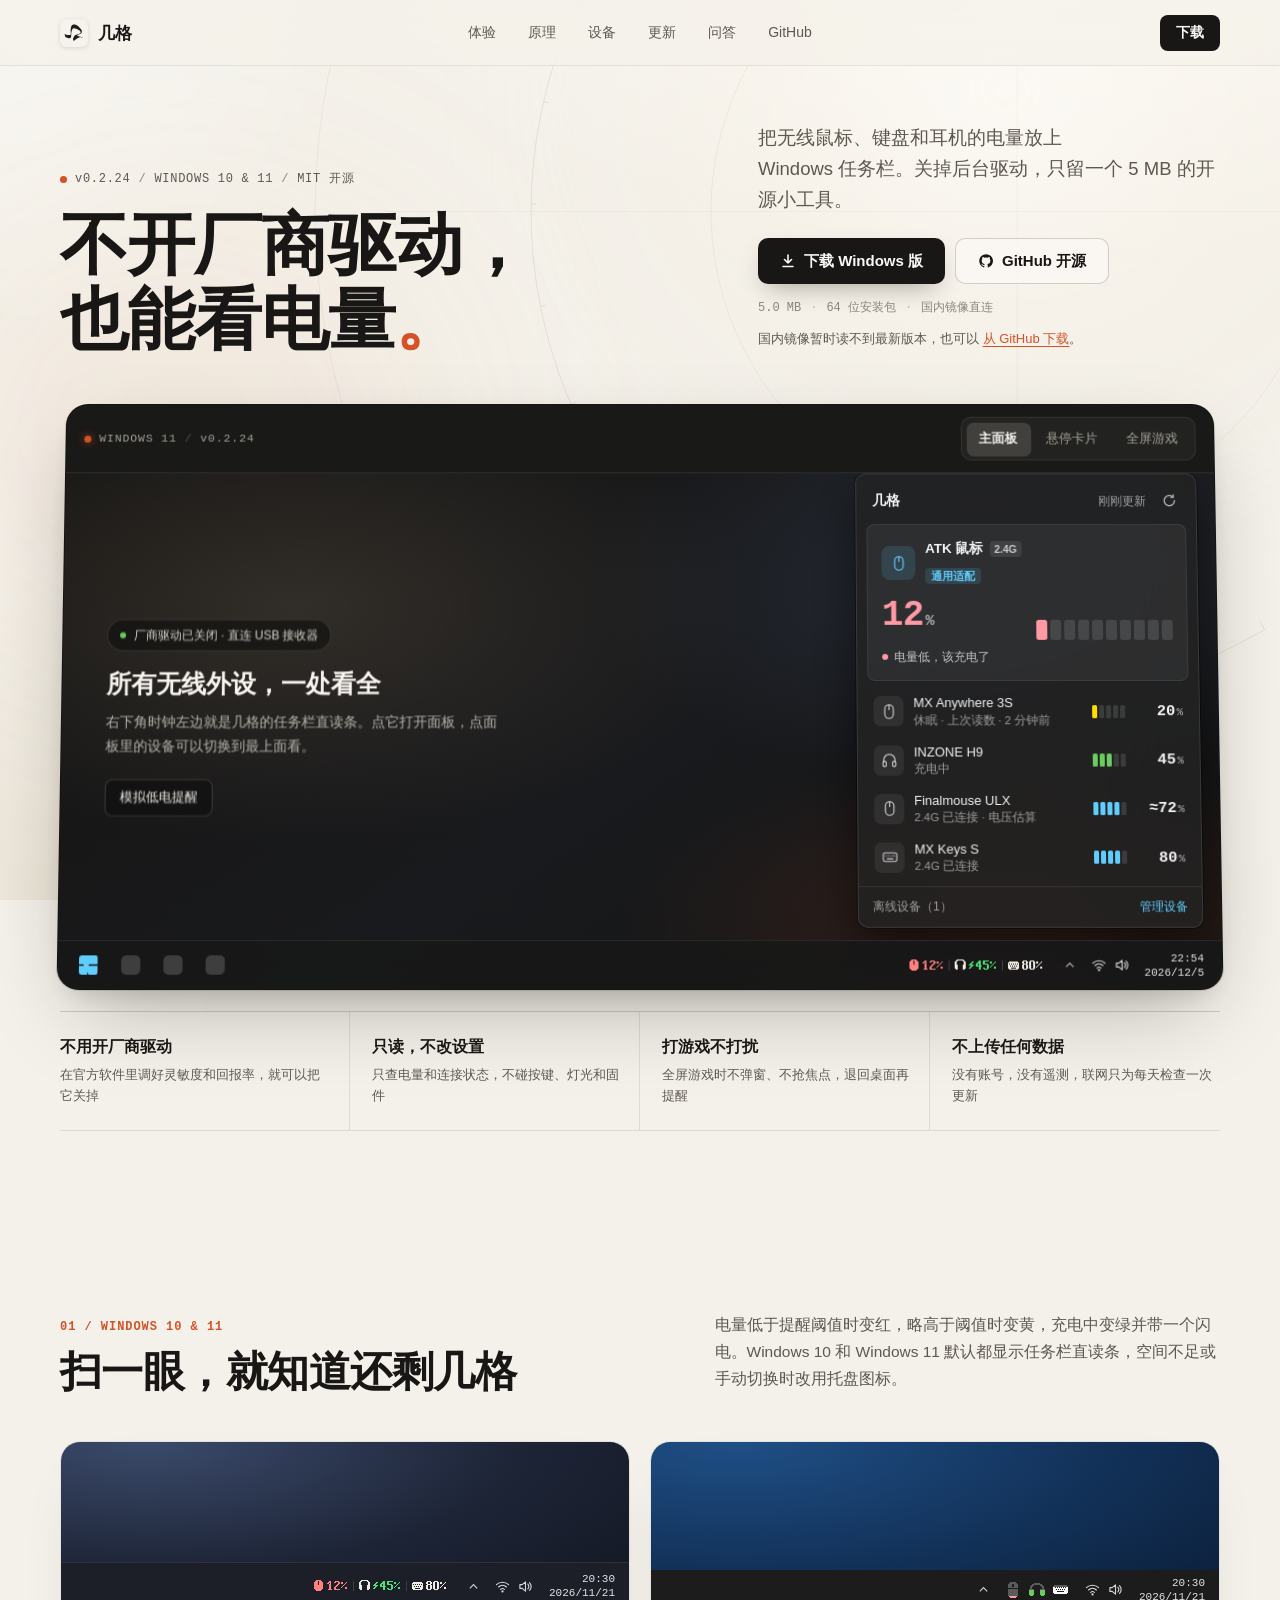
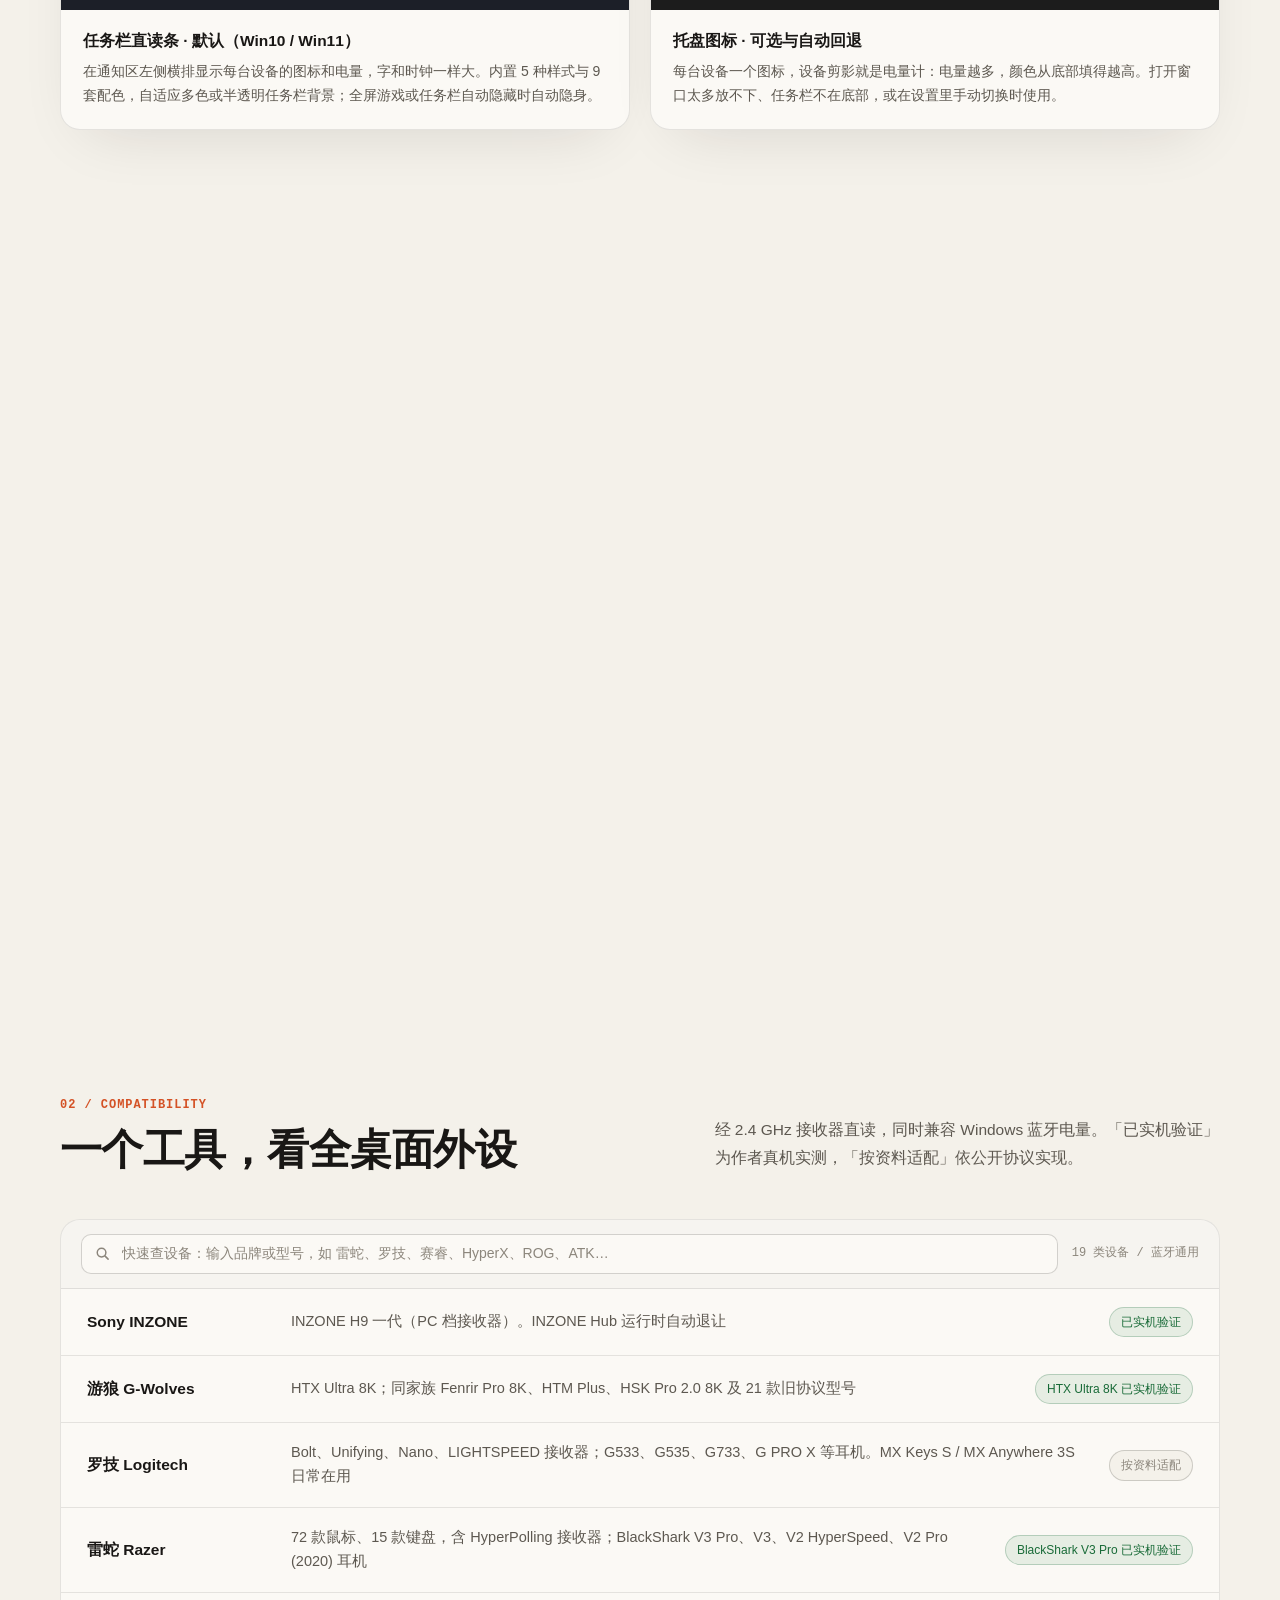
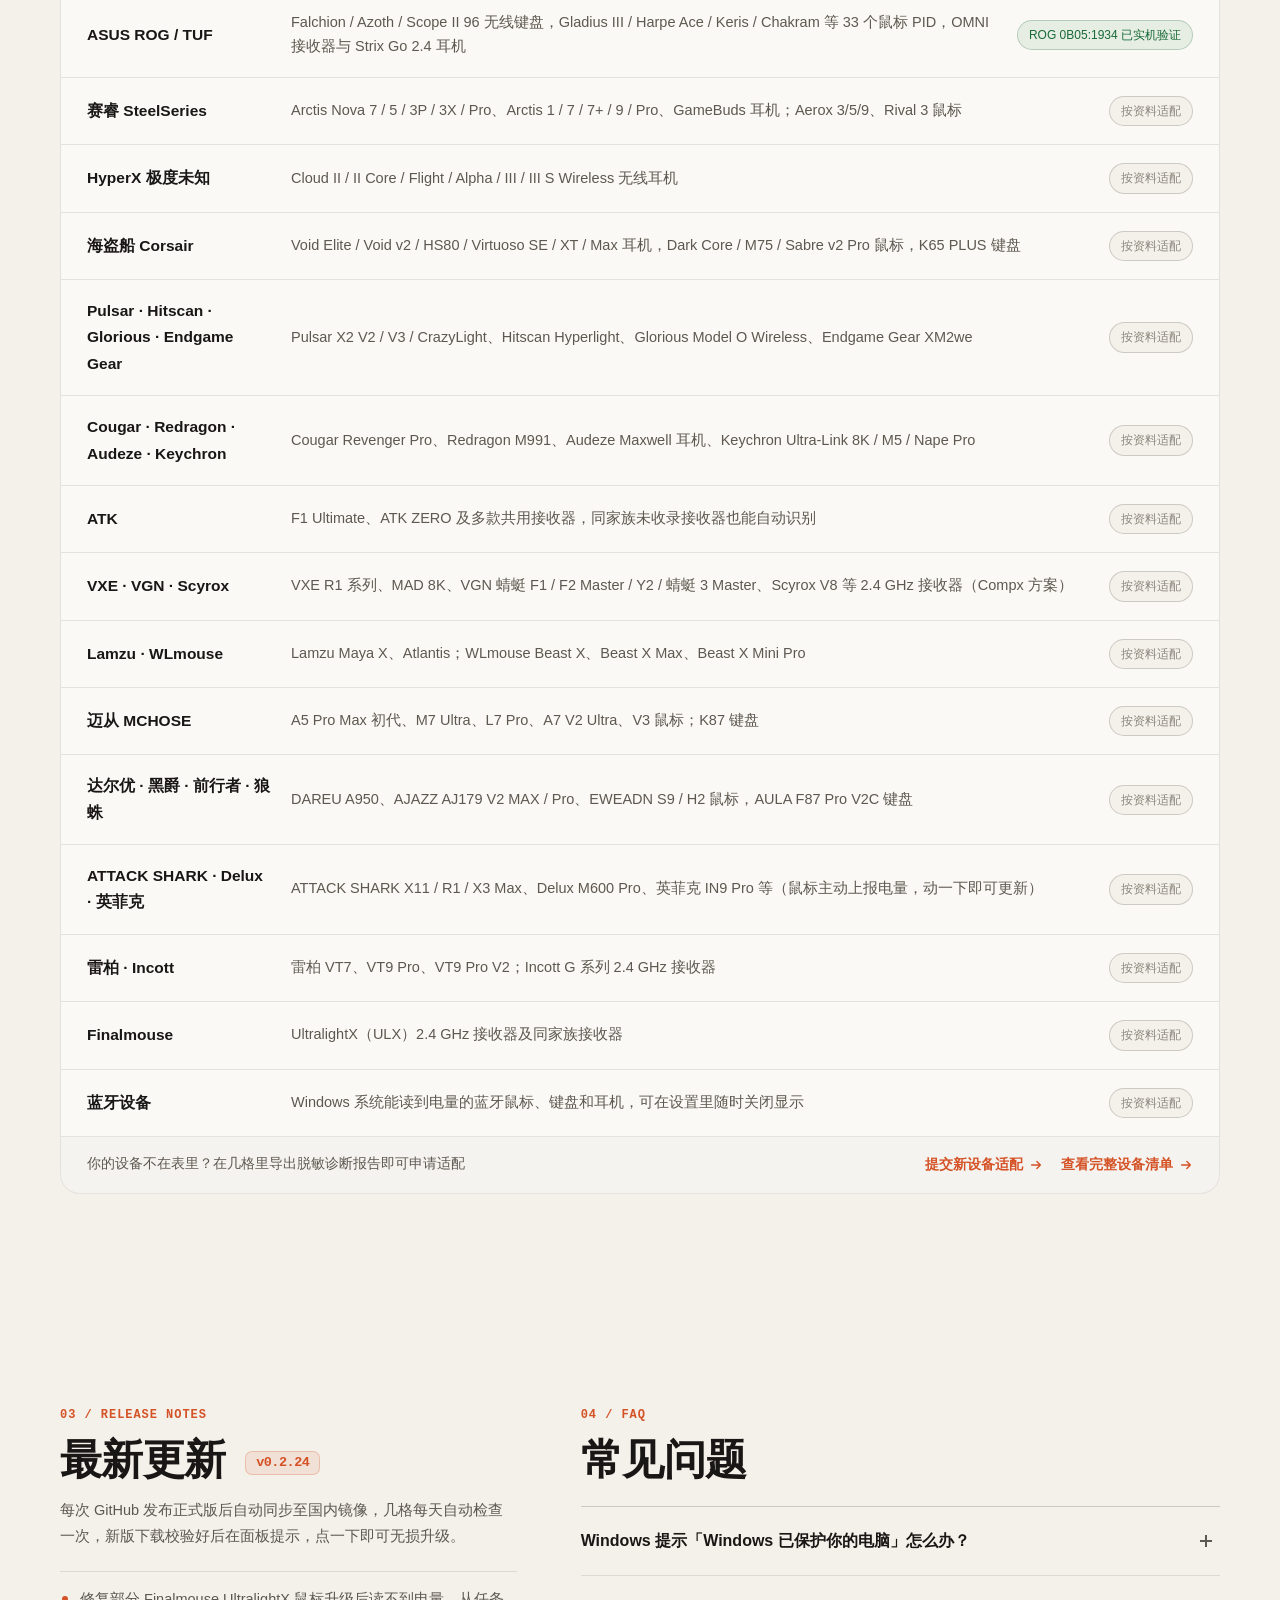
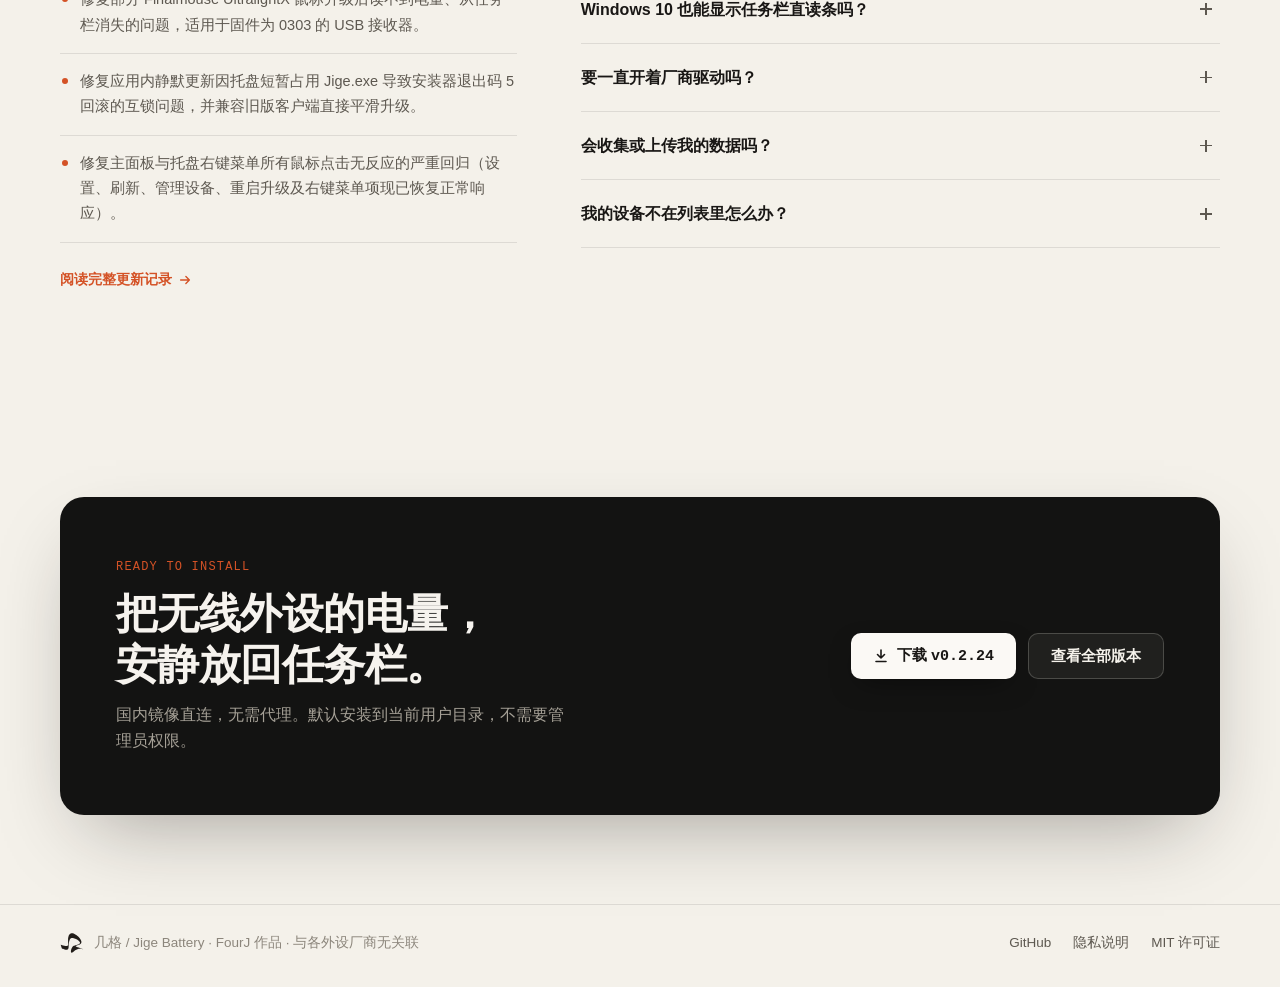
==== commit dd2ce31e: "发布 0.2.24：修复 Finalmouse ULX 电量读取" ====
--- a/site/index.html
+++ b/site/index.html
@@ -74,7 +74,7 @@
           <div class="masthead-left enter enter-1">
             <div class="edition-tag mono">
               <span class="edition-dot" aria-hidden="true"></span>
-              <span data-version>v0.2.23</span>
+              <span data-version>v0.2.24</span>
               <span class="edition-sep">/</span>
               <span>WINDOWS 10 &amp; 11</span>
               <span class="edition-sep">/</span>
@@ -114,7 +114,7 @@
                 <span class="led-dot" aria-hidden="true"></span>
                 <span>WINDOWS 11</span>
                 <span class="monolith-sep">/</span>
-                <span data-version>v0.2.23</span>
+                <span data-version>v0.2.24</span>
               </div>
               <div class="stage-tabs" id="stageTabs" role="tablist" aria-label="交互场景切换">
                 <span class="stage-tab-slider" id="stageTabSlider" aria-hidden="true"></span>
@@ -511,13 +511,13 @@
       <div class="wrap spread">
         <div class="spread-left reveal">
           <span class="sec-num mono">03 / RELEASE NOTES</span>
-          <h2 id="changelog-title">最新更新 <span class="ver-badge mono" data-version>v0.2.23</span></h2>
+          <h2 id="changelog-title">最新更新 <span class="ver-badge mono" data-version>v0.2.24</span></h2>
           <p class="spread-sub">每次 GitHub 发布正式版后自动同步至国内镜像，几格每天自动检查一次，新版下载校验好后在面板提示，点一下即可无损升级。</p>
 
           <ul class="changes" data-changes>
+            <li>修复部分 Finalmouse UltralightX 鼠标升级后读不到电量、从任务栏消失的问题，适用于固件为 0303 的 USB 接收器。</li>
             <li>修复应用内静默更新因托盘短暂占用 Jige.exe 导致安装器退出码 5 回滚的互锁问题，并兼容旧版客户端直接平滑升级。</li>
             <li>修复主面板与托盘右键菜单所有鼠标点击无反应的严重回归（设置、刷新、管理设备、重启升级及右键菜单项现已恢复正常响应）。</li>
-            <li>修复 Windows 10 开启「资讯和兴趣」（天气组件）时，任务栏直读条与天气之间出现大段空白的问题，默认紧贴天气左侧并在文案变长时自动左移。</li>
           </ul>
 
           <a class="text-link" href="https://github.com/deepfry666/jige-battery/blob/main/CHANGELOG.md" target="_blank" rel="noopener noreferrer">
@@ -534,7 +534,7 @@
             <details>
               <summary>Windows 提示「Windows 已保护你的电脑」怎么办？</summary>
               <div class="faq-body">
-                <p>安装包暂未购买商业代码签名证书，浏览器下载和首次运行时可能会各拦一次：浏览器选「保留 → 显示详细信息 → 仍然保留」，系统弹窗点「更多信息 → 仍要运行」。完整图文步骤见 <a href="download.html">下载与安装指南</a><span data-verify-block>，也可以先下载 <a data-sha href="https://download.imfourj.cn/jige-battery/releases/v0.2.23/SHA256SUMS.txt">SHA256SUMS.txt</a> 核对安装包哈希</span>。</p>
+                <p>安装包暂未购买商业代码签名证书，浏览器下载和首次运行时可能会各拦一次：浏览器选「保留 → 显示详细信息 → 仍然保留」，系统弹窗点「更多信息 → 仍要运行」。完整图文步骤见 <a href="download.html">下载与安装指南</a><span data-verify-block>，也可以先下载 <a data-sha href="https://download.imfourj.cn/jige-battery/releases/v0.2.24/SHA256SUMS.txt">SHA256SUMS.txt</a> 核对安装包哈希</span>。</p>
               </div>
             </details>
             <details>
@@ -578,7 +578,7 @@
           <div class="closer-right">
             <a class="btn btn-paper" href="download.html">
               <svg class="icon" viewBox="0 0 16 16" width="16" height="16" aria-hidden="true"><path d="M8 2v8m0 0 3.5-3.5M8 10 4.5 6.5M3 13.5h10" fill="none" stroke="currentColor" stroke-width="1.6" stroke-linecap="round" stroke-linejoin="round"/></svg>
-              <span>下载 <span class="mono" data-version>v0.2.23</span></span>
+              <span>下载 <span class="mono" data-version>v0.2.24</span></span>
             </a>
             <a class="btn btn-dark-ghost" href="https://github.com/deepfry666/jige-battery/releases" target="_blank" rel="noopener noreferrer">查看全部版本</a>
           </div>
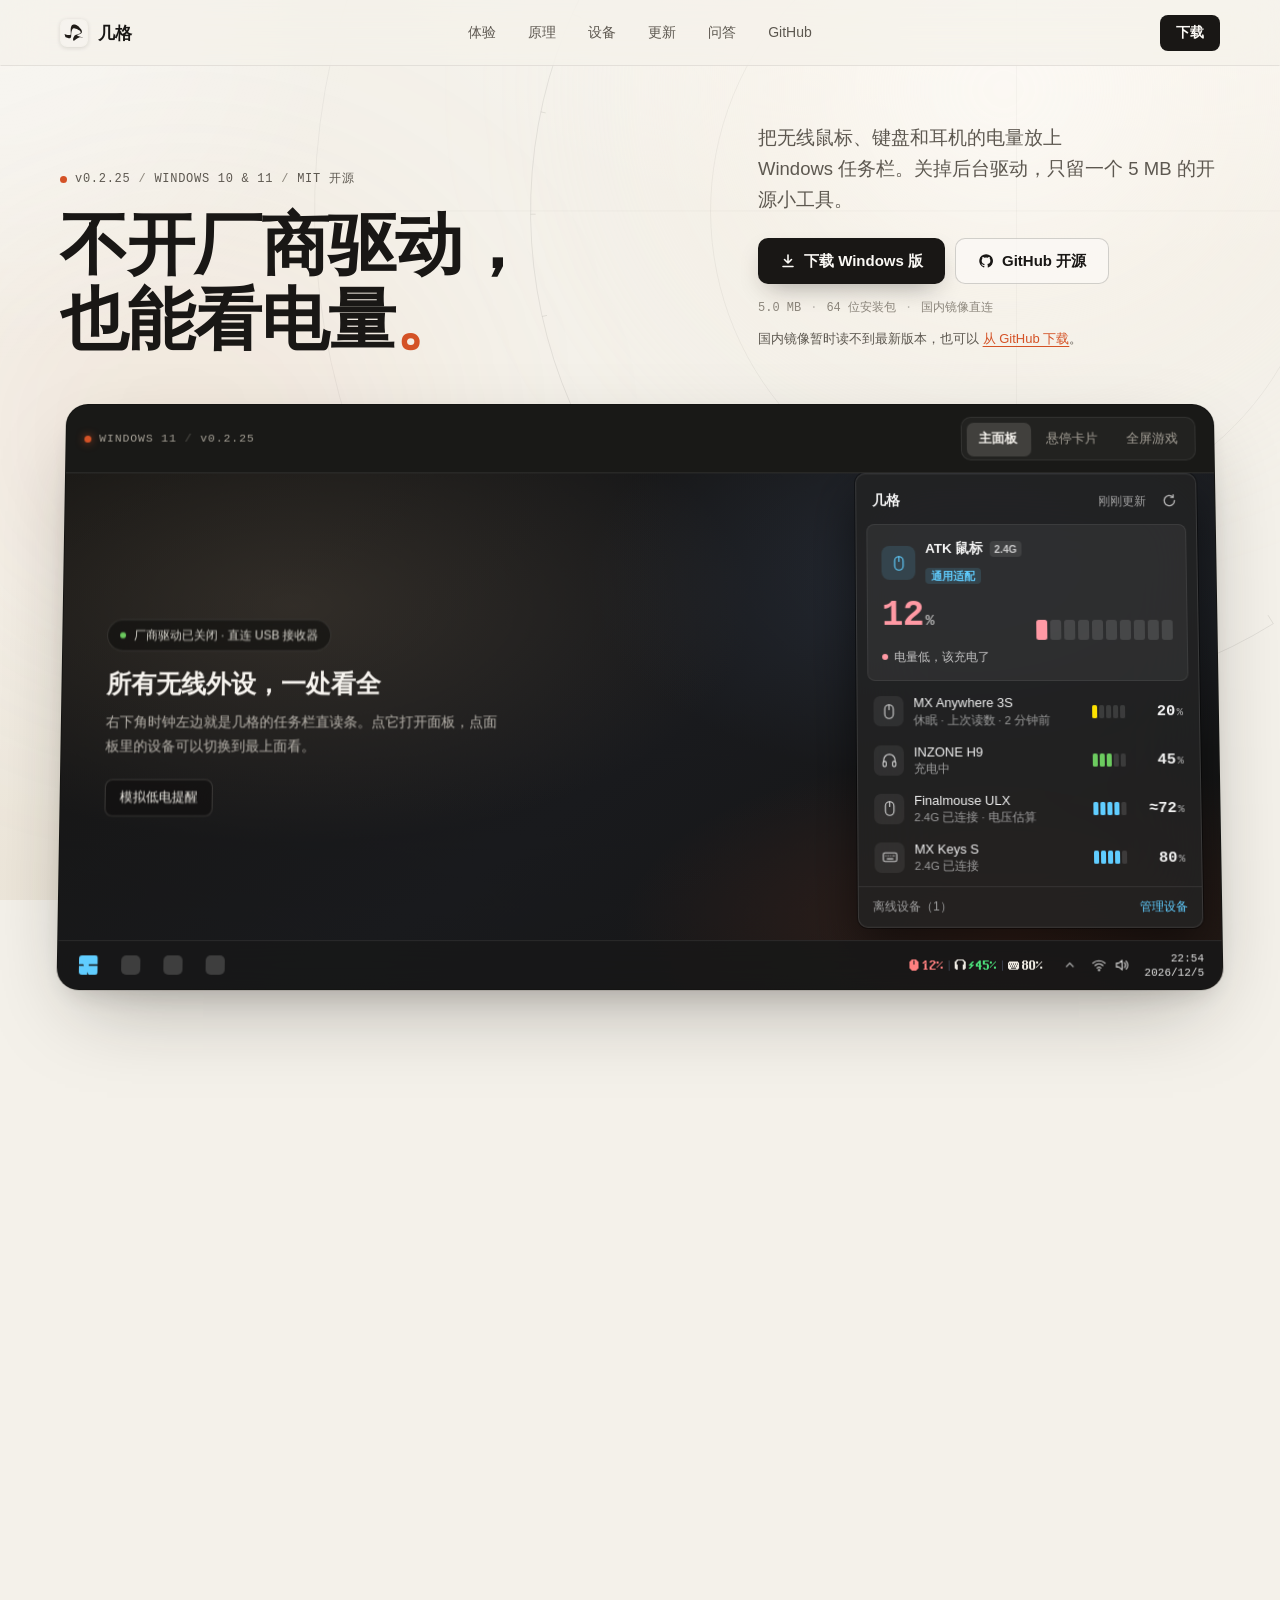
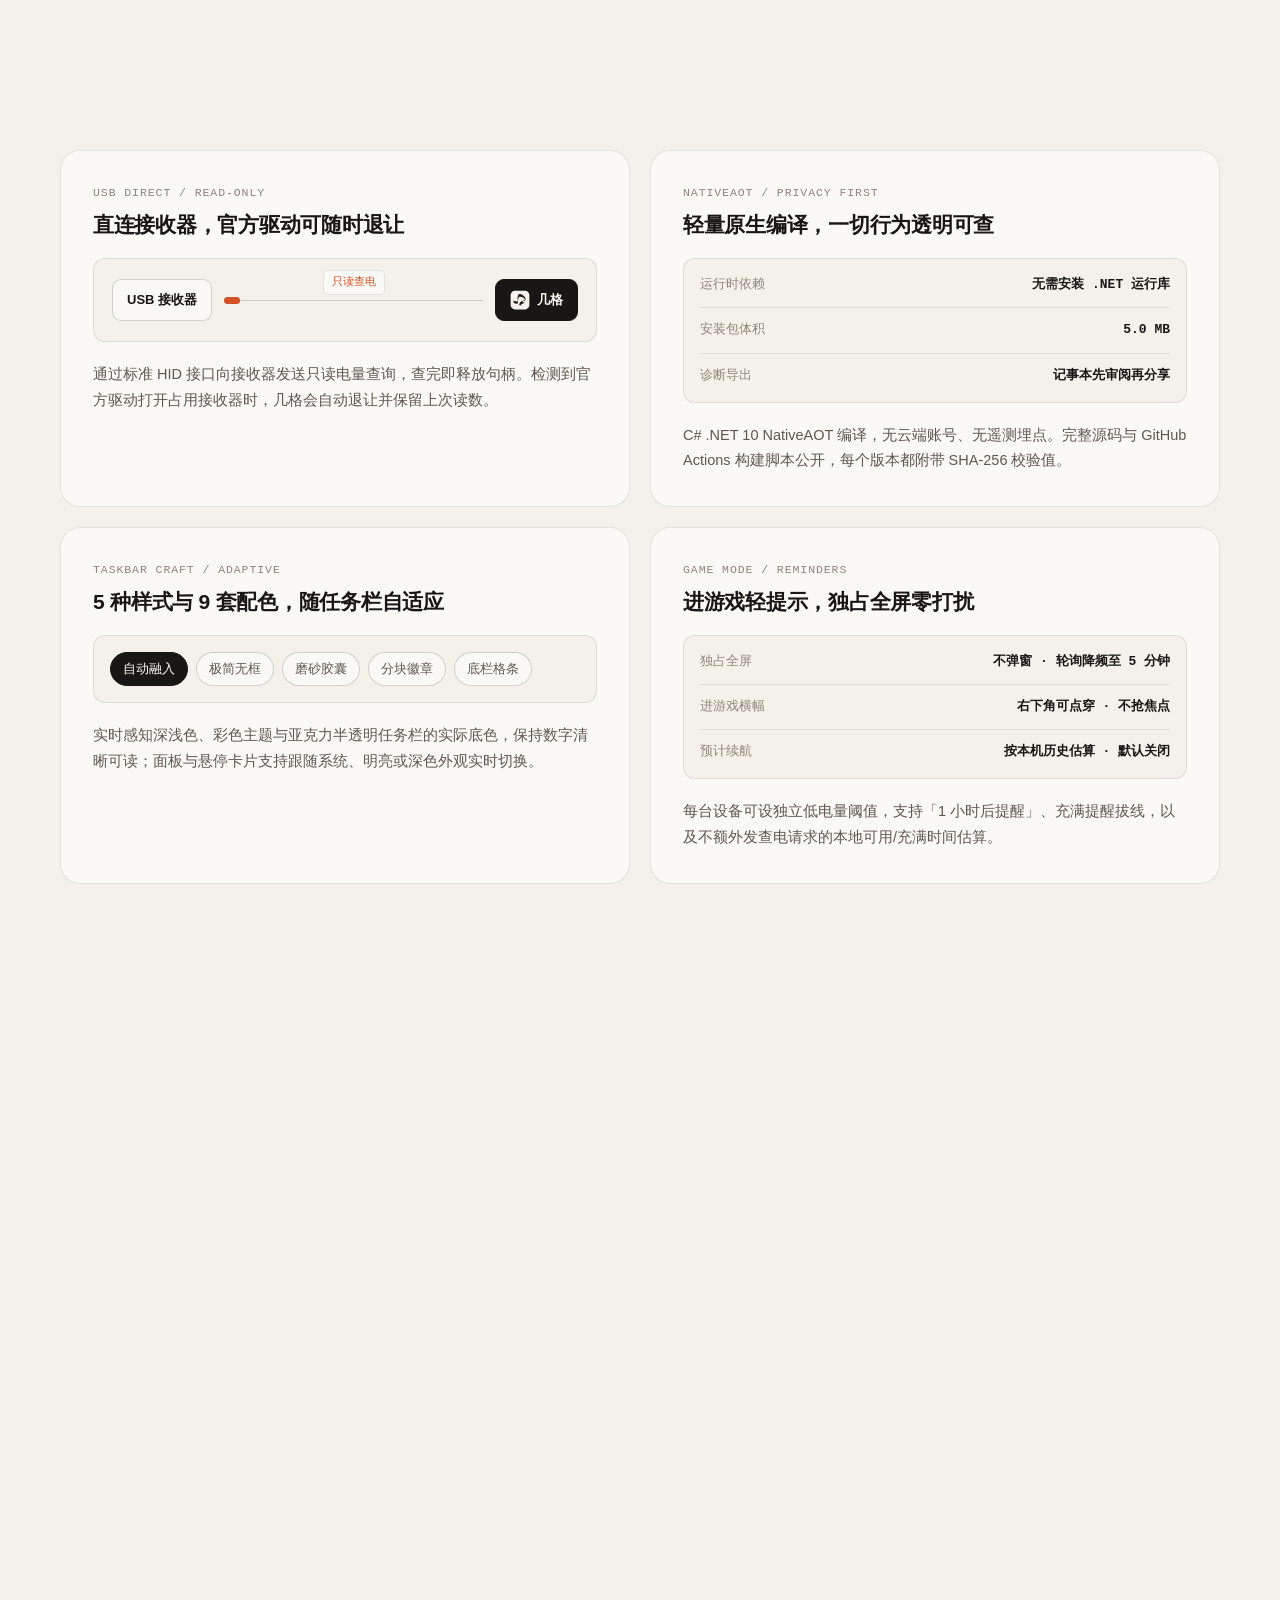
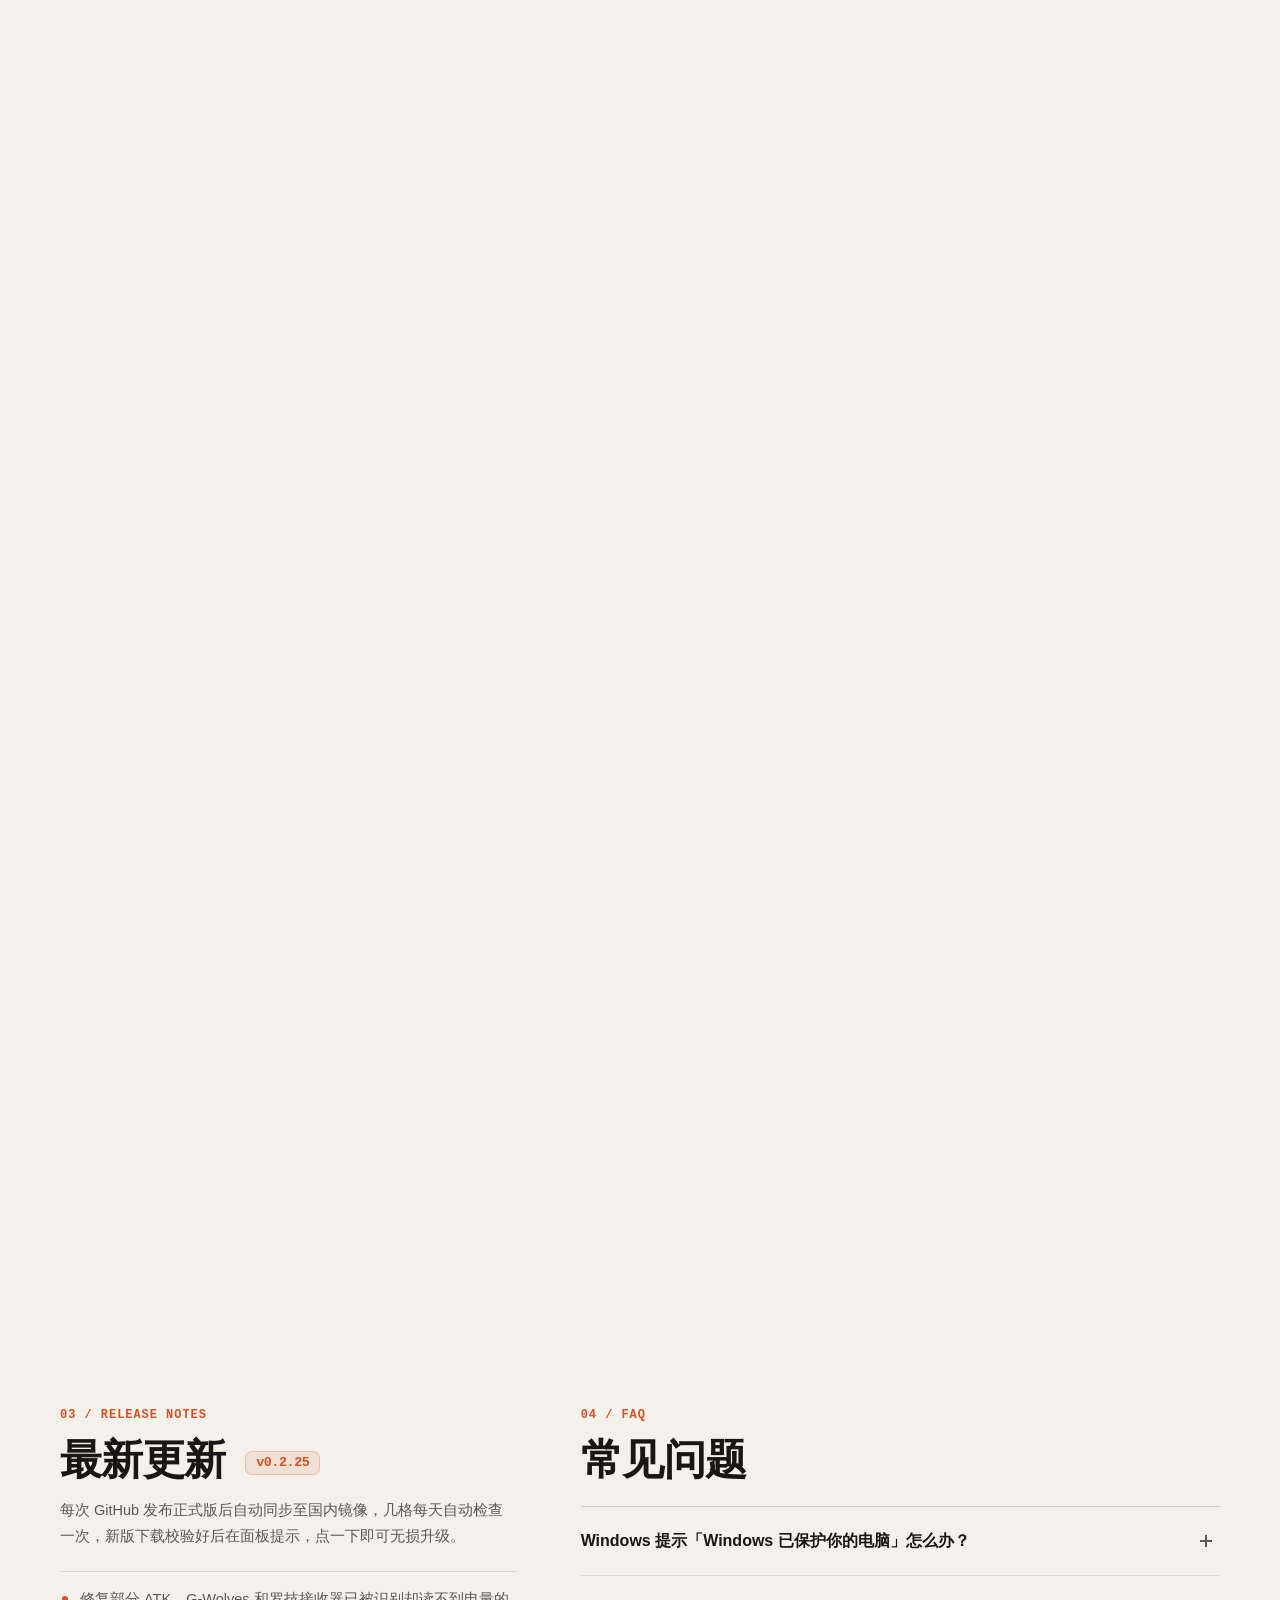
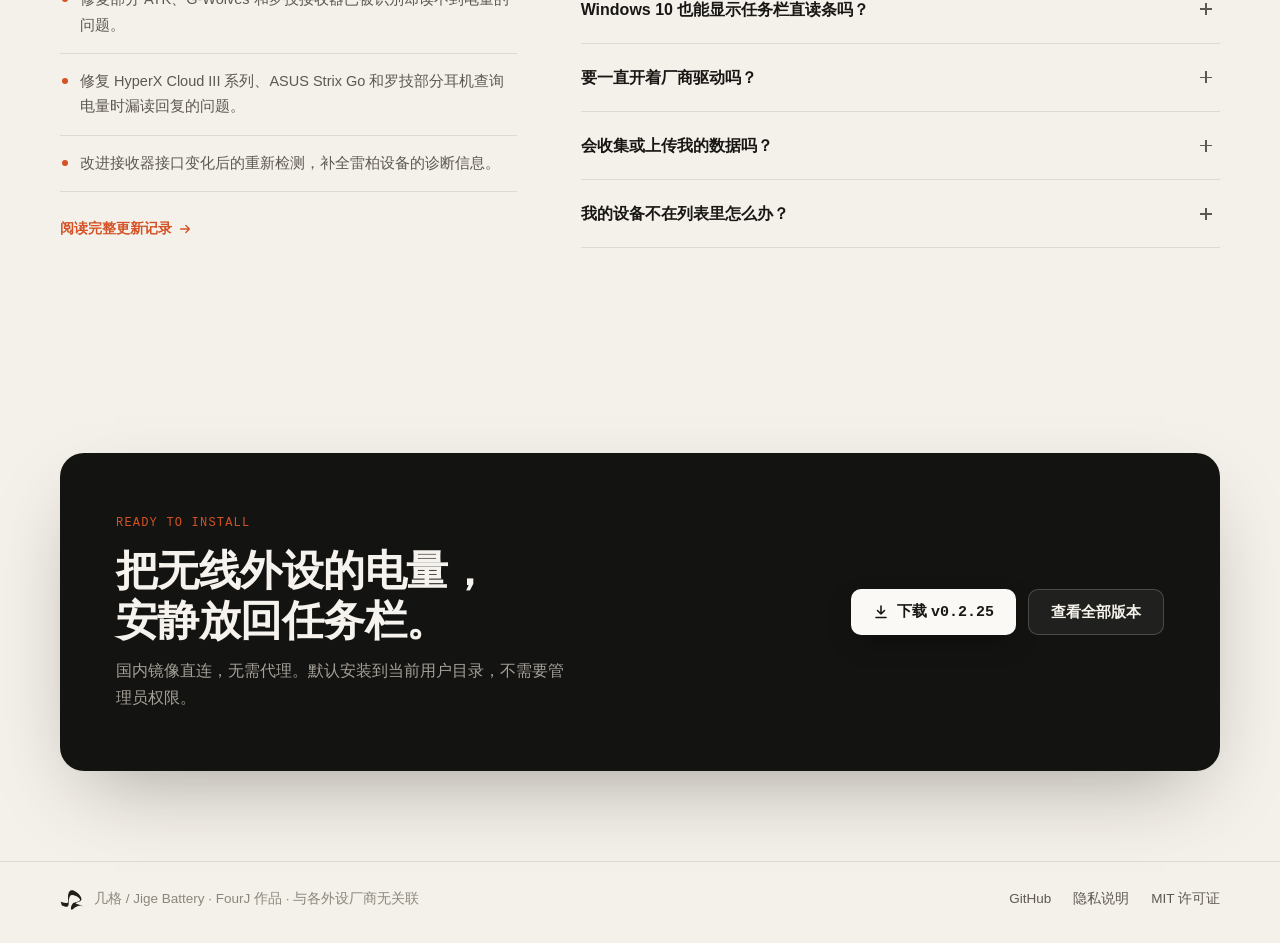
==== commit 914be230: "发布 0.2.25：修复多款外设电量读取" ====
--- a/site/index.html
+++ b/site/index.html
@@ -74,7 +74,7 @@
           <div class="masthead-left enter enter-1">
             <div class="edition-tag mono">
               <span class="edition-dot" aria-hidden="true"></span>
-              <span data-version>v0.2.24</span>
+              <span data-version>v0.2.25</span>
               <span class="edition-sep">/</span>
               <span>WINDOWS 10 &amp; 11</span>
               <span class="edition-sep">/</span>
@@ -114,7 +114,7 @@
                 <span class="led-dot" aria-hidden="true"></span>
                 <span>WINDOWS 11</span>
                 <span class="monolith-sep">/</span>
-                <span data-version>v0.2.24</span>
+                <span data-version>v0.2.25</span>
               </div>
               <div class="stage-tabs" id="stageTabs" role="tablist" aria-label="交互场景切换">
                 <span class="stage-tab-slider" id="stageTabSlider" aria-hidden="true"></span>
@@ -511,13 +511,13 @@
       <div class="wrap spread">
         <div class="spread-left reveal">
           <span class="sec-num mono">03 / RELEASE NOTES</span>
-          <h2 id="changelog-title">最新更新 <span class="ver-badge mono" data-version>v0.2.24</span></h2>
+          <h2 id="changelog-title">最新更新 <span class="ver-badge mono" data-version>v0.2.25</span></h2>
           <p class="spread-sub">每次 GitHub 发布正式版后自动同步至国内镜像，几格每天自动检查一次，新版下载校验好后在面板提示，点一下即可无损升级。</p>
 
           <ul class="changes" data-changes>
-            <li>修复部分 Finalmouse UltralightX 鼠标升级后读不到电量、从任务栏消失的问题，适用于固件为 0303 的 USB 接收器。</li>
-            <li>修复应用内静默更新因托盘短暂占用 Jige.exe 导致安装器退出码 5 回滚的互锁问题，并兼容旧版客户端直接平滑升级。</li>
-            <li>修复主面板与托盘右键菜单所有鼠标点击无反应的严重回归（设置、刷新、管理设备、重启升级及右键菜单项现已恢复正常响应）。</li>
+            <li>修复部分 ATK、G-Wolves 和罗技接收器已被识别却读不到电量的问题。</li>
+            <li>修复 HyperX Cloud III 系列、ASUS Strix Go 和罗技部分耳机查询电量时漏读回复的问题。</li>
+            <li>改进接收器接口变化后的重新检测，补全雷柏设备的诊断信息。</li>
           </ul>
 
           <a class="text-link" href="https://github.com/deepfry666/jige-battery/blob/main/CHANGELOG.md" target="_blank" rel="noopener noreferrer">
@@ -534,7 +534,7 @@
             <details>
               <summary>Windows 提示「Windows 已保护你的电脑」怎么办？</summary>
               <div class="faq-body">
-                <p>安装包暂未购买商业代码签名证书，浏览器下载和首次运行时可能会各拦一次：浏览器选「保留 → 显示详细信息 → 仍然保留」，系统弹窗点「更多信息 → 仍要运行」。完整图文步骤见 <a href="download.html">下载与安装指南</a><span data-verify-block>，也可以先下载 <a data-sha href="https://download.imfourj.cn/jige-battery/releases/v0.2.24/SHA256SUMS.txt">SHA256SUMS.txt</a> 核对安装包哈希</span>。</p>
+                <p>安装包暂未购买商业代码签名证书，浏览器下载和首次运行时可能会各拦一次：浏览器选「保留 → 显示详细信息 → 仍然保留」，系统弹窗点「更多信息 → 仍要运行」。完整图文步骤见 <a href="download.html">下载与安装指南</a><span data-verify-block>，也可以先下载 <a data-sha href="https://download.imfourj.cn/jige-battery/releases/v0.2.25/SHA256SUMS.txt">SHA256SUMS.txt</a> 核对安装包哈希</span>。</p>
               </div>
             </details>
             <details>
@@ -578,7 +578,7 @@
           <div class="closer-right">
             <a class="btn btn-paper" href="download.html">
               <svg class="icon" viewBox="0 0 16 16" width="16" height="16" aria-hidden="true"><path d="M8 2v8m0 0 3.5-3.5M8 10 4.5 6.5M3 13.5h10" fill="none" stroke="currentColor" stroke-width="1.6" stroke-linecap="round" stroke-linejoin="round"/></svg>
-              <span>下载 <span class="mono" data-version>v0.2.24</span></span>
+              <span>下载 <span class="mono" data-version>v0.2.25</span></span>
             </a>
             <a class="btn btn-dark-ghost" href="https://github.com/deepfry666/jige-battery/releases" target="_blank" rel="noopener noreferrer">查看全部版本</a>
           </div>
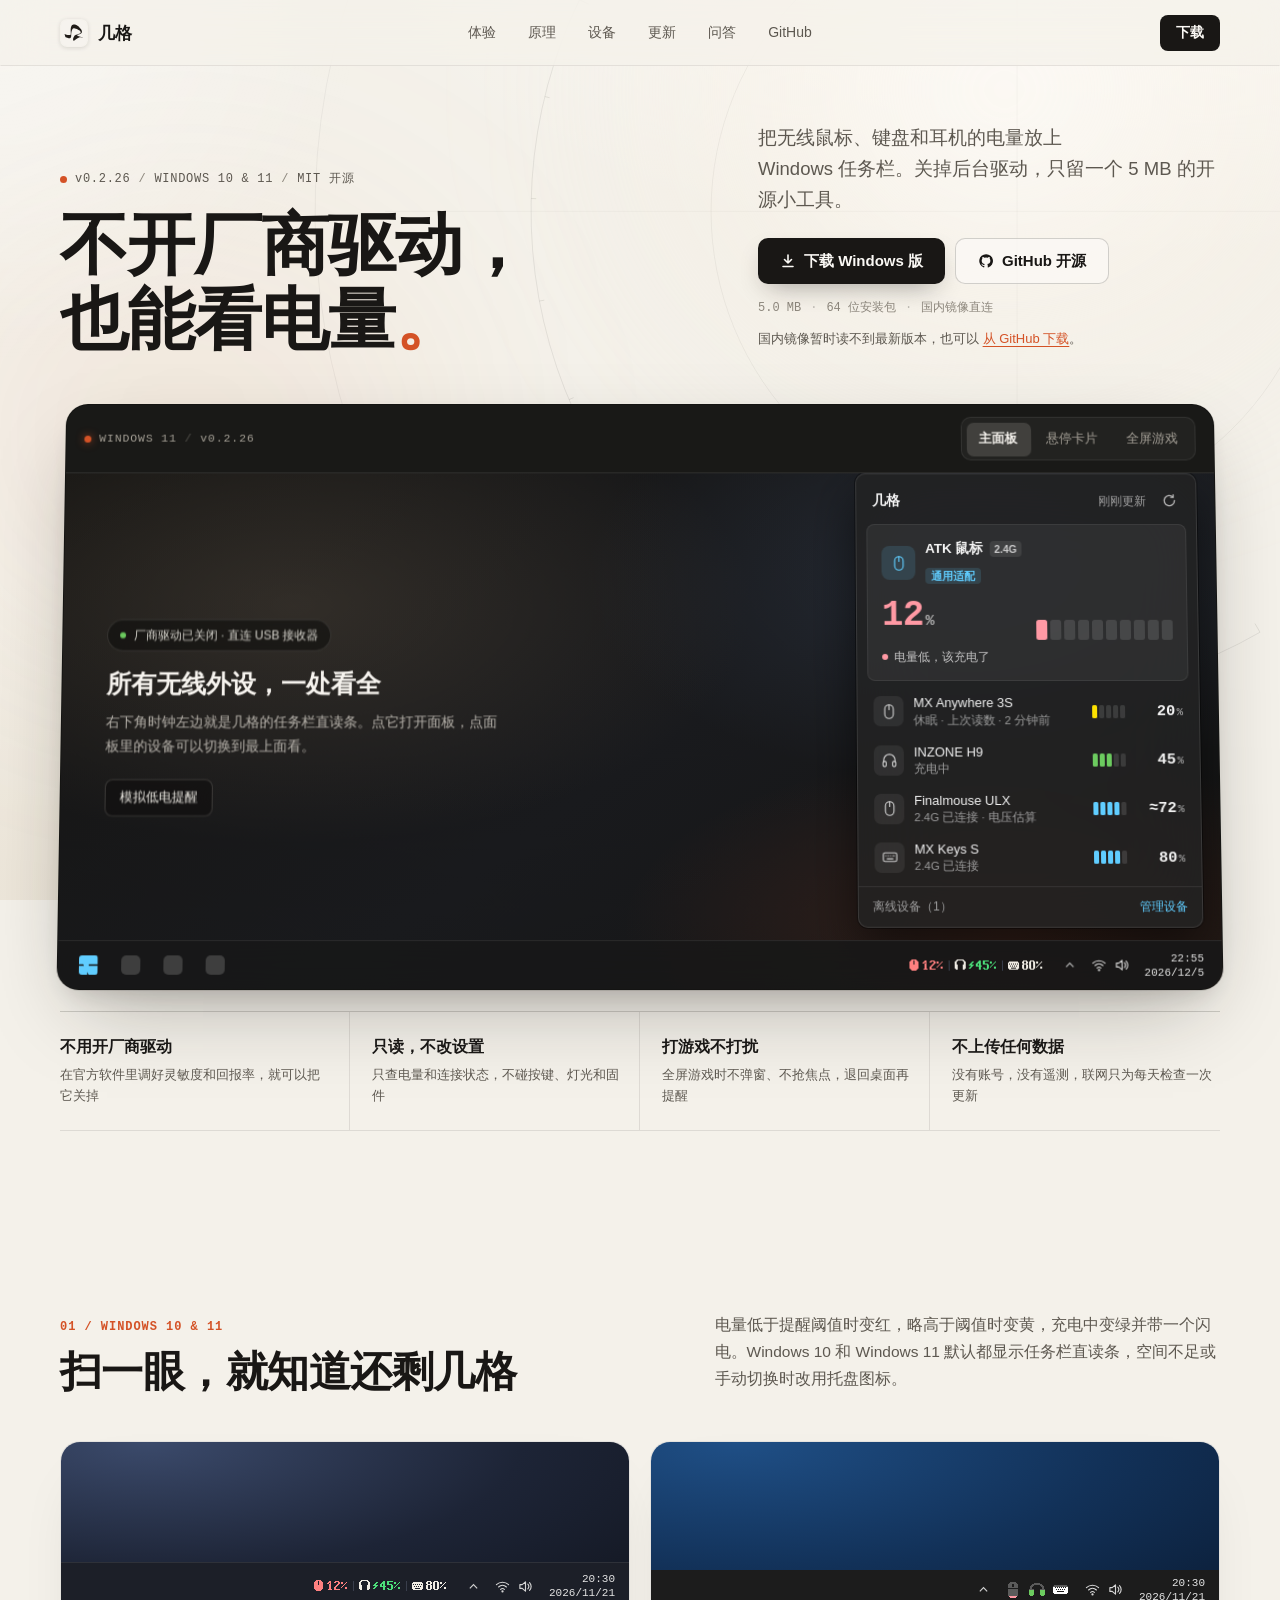
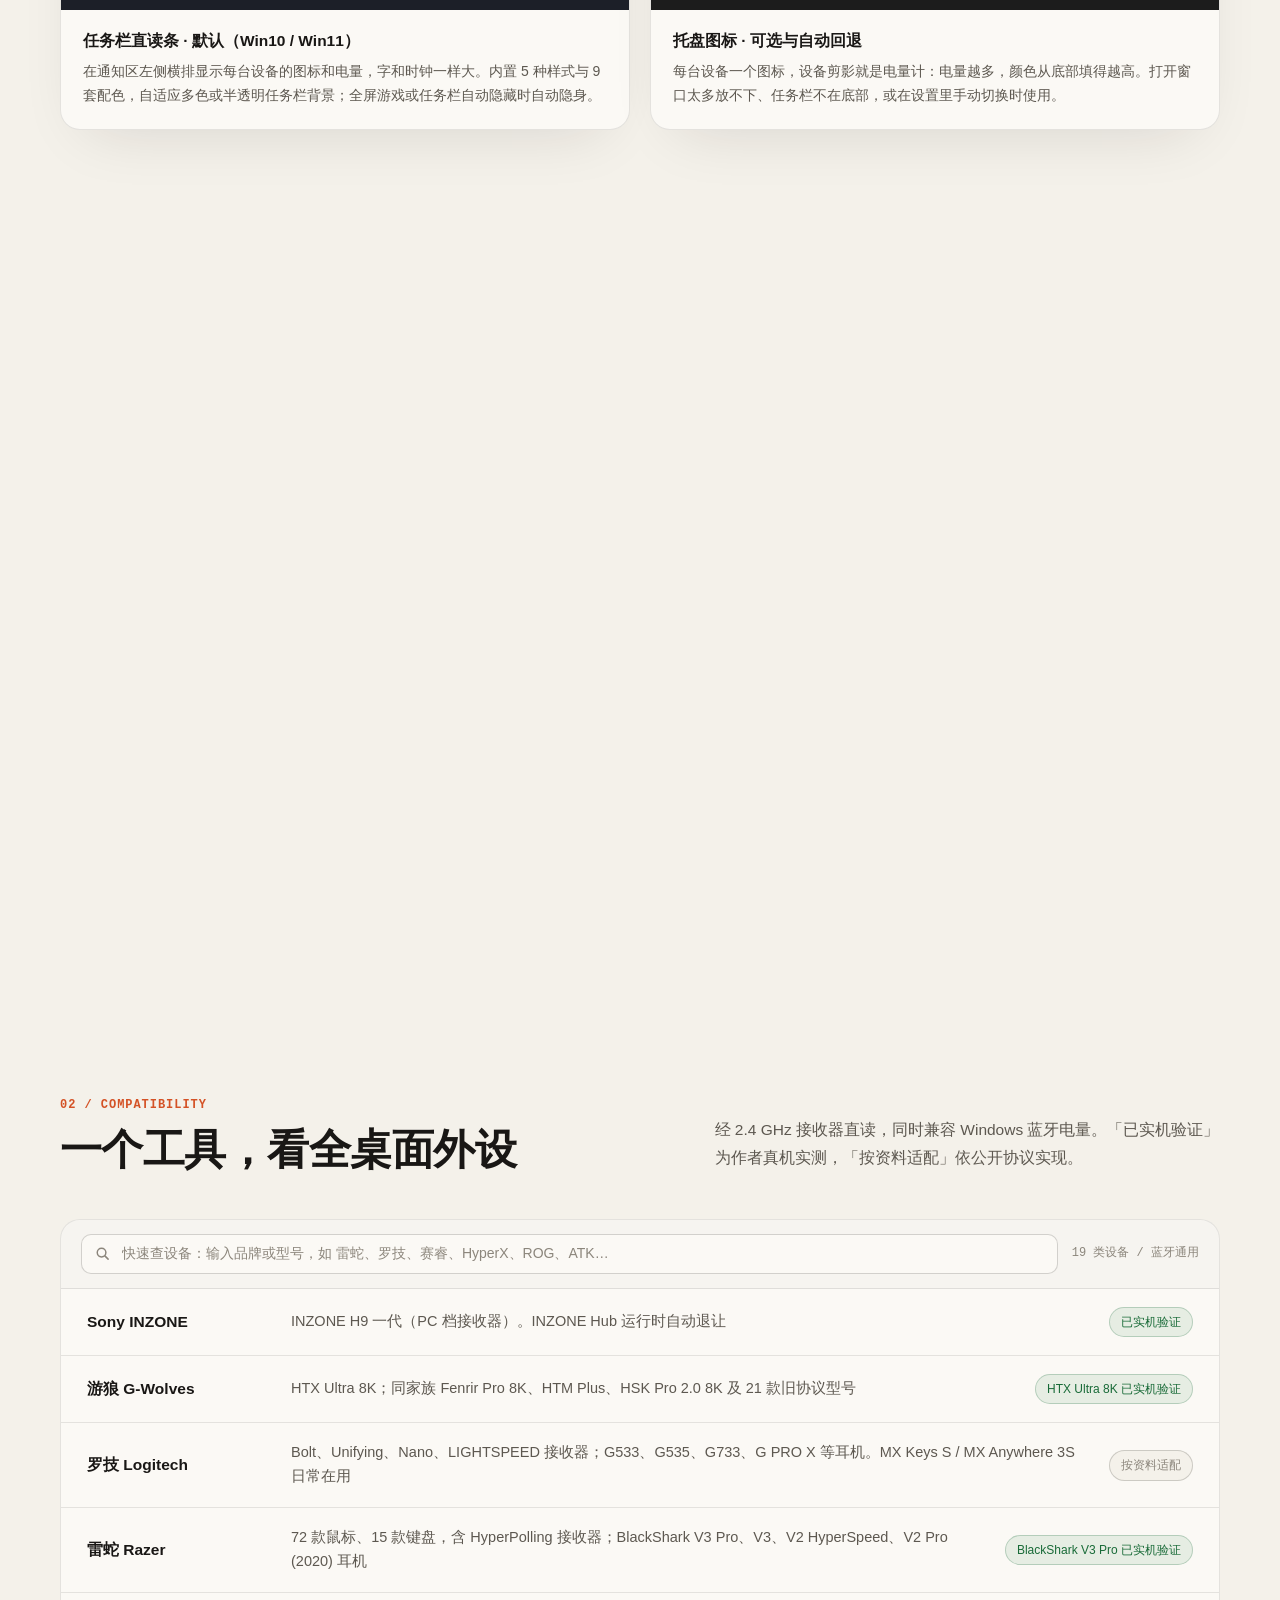
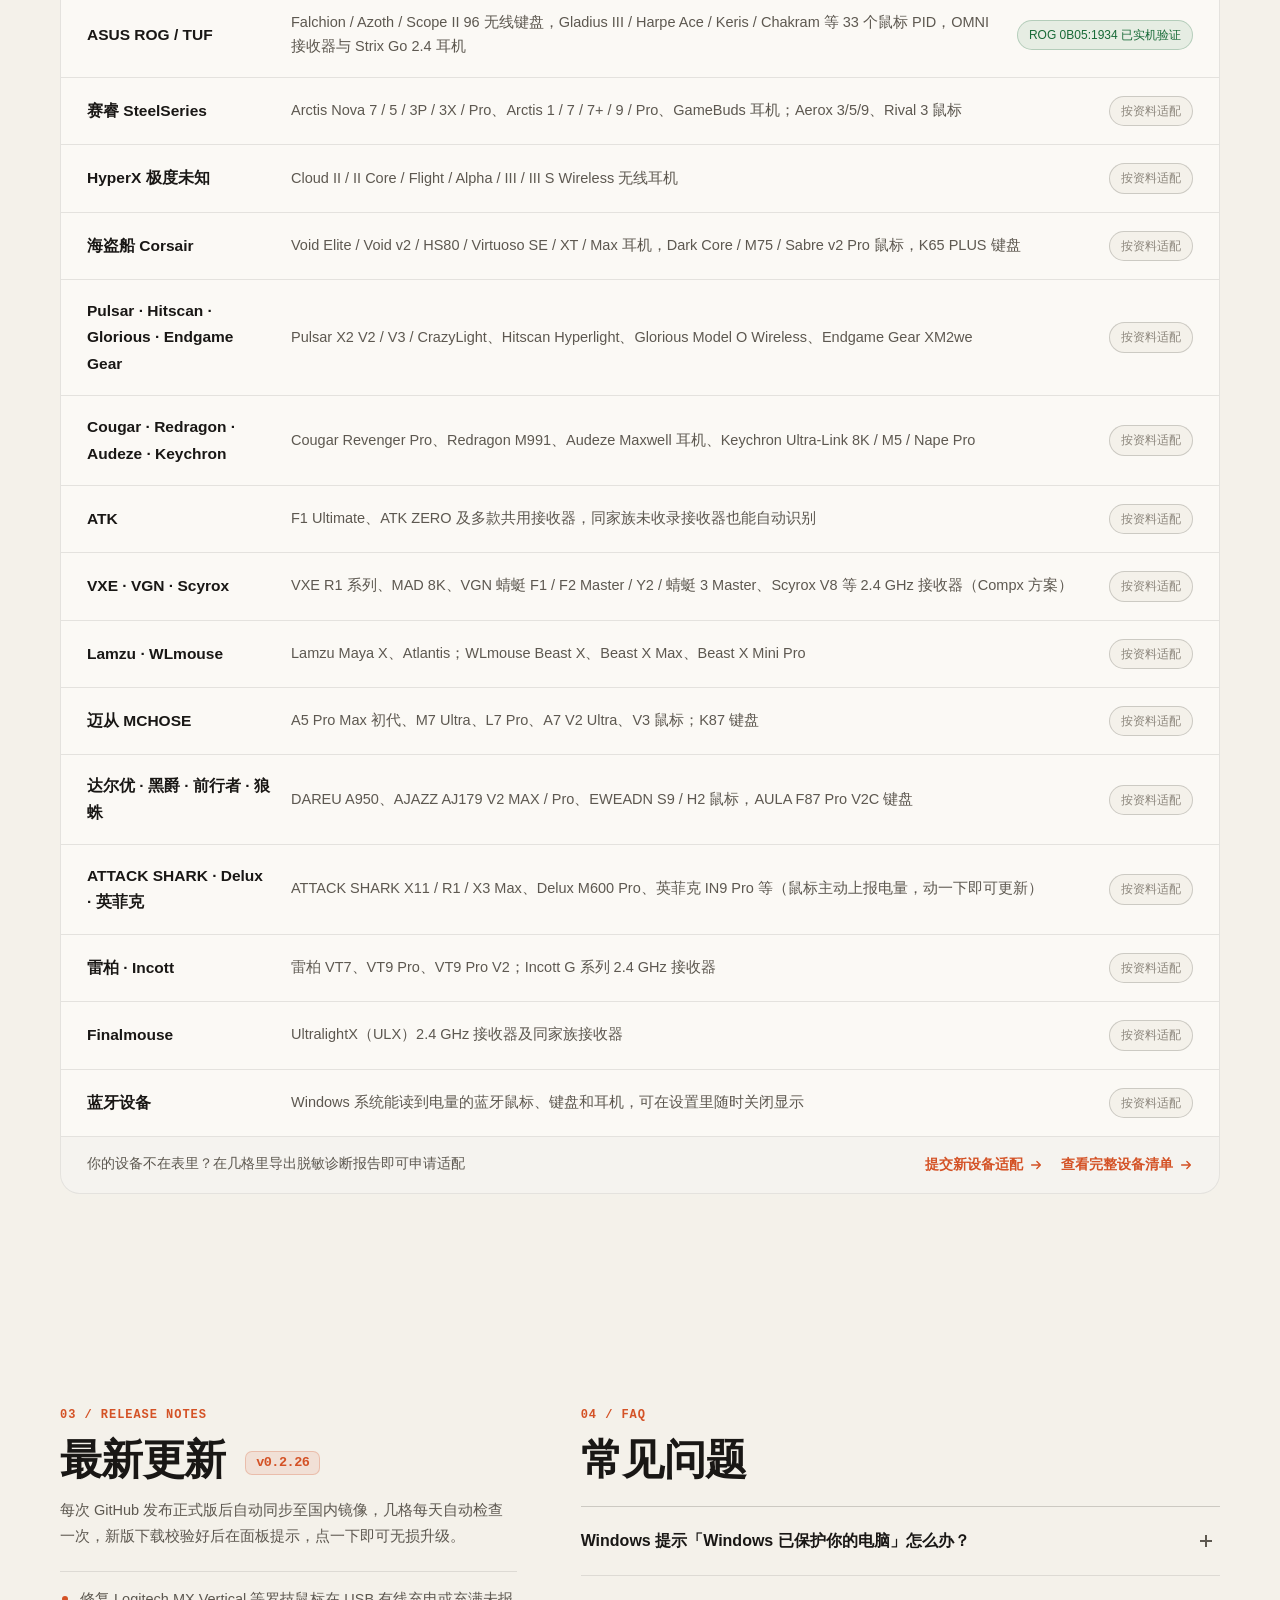
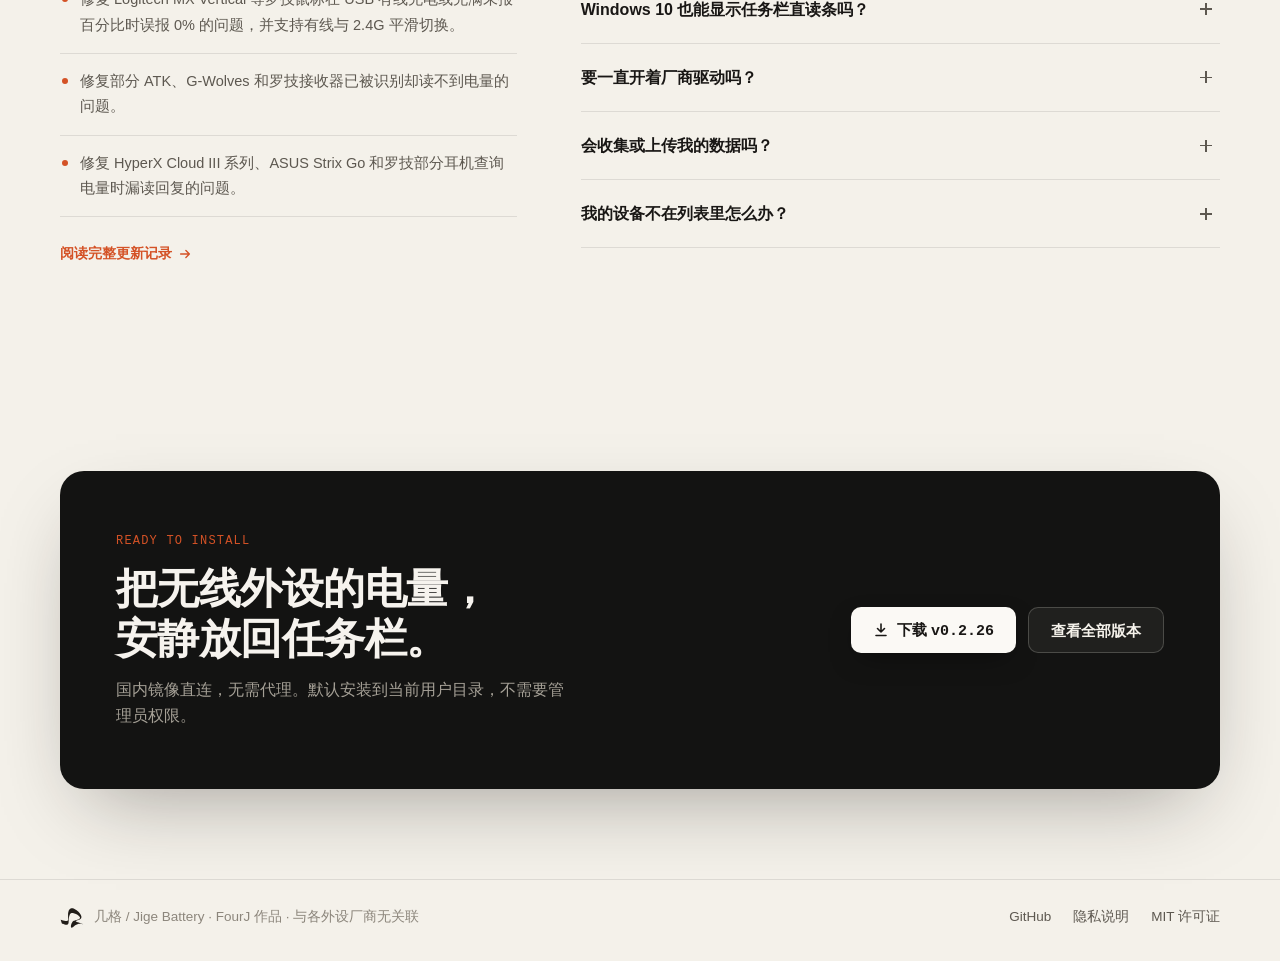
==== commit 20b18616: "发布 0.2.26：修复罗技 HID++ 0x1000 有线充电误报 0%" ====
--- a/site/index.html
+++ b/site/index.html
@@ -74,7 +74,7 @@
           <div class="masthead-left enter enter-1">
             <div class="edition-tag mono">
               <span class="edition-dot" aria-hidden="true"></span>
-              <span data-version>v0.2.25</span>
+              <span data-version>v0.2.26</span>
               <span class="edition-sep">/</span>
               <span>WINDOWS 10 &amp; 11</span>
               <span class="edition-sep">/</span>
@@ -114,7 +114,7 @@
                 <span class="led-dot" aria-hidden="true"></span>
                 <span>WINDOWS 11</span>
                 <span class="monolith-sep">/</span>
-                <span data-version>v0.2.25</span>
+                <span data-version>v0.2.26</span>
               </div>
               <div class="stage-tabs" id="stageTabs" role="tablist" aria-label="交互场景切换">
                 <span class="stage-tab-slider" id="stageTabSlider" aria-hidden="true"></span>
@@ -511,13 +511,13 @@
       <div class="wrap spread">
         <div class="spread-left reveal">
           <span class="sec-num mono">03 / RELEASE NOTES</span>
-          <h2 id="changelog-title">最新更新 <span class="ver-badge mono" data-version>v0.2.25</span></h2>
+          <h2 id="changelog-title">最新更新 <span class="ver-badge mono" data-version>v0.2.26</span></h2>
           <p class="spread-sub">每次 GitHub 发布正式版后自动同步至国内镜像，几格每天自动检查一次，新版下载校验好后在面板提示，点一下即可无损升级。</p>
 
           <ul class="changes" data-changes>
+            <li>修复 Logitech MX Vertical 等罗技鼠标在 USB 有线充电或充满未报百分比时误报 0% 的问题，并支持有线与 2.4G 平滑切换。</li>
             <li>修复部分 ATK、G-Wolves 和罗技接收器已被识别却读不到电量的问题。</li>
             <li>修复 HyperX Cloud III 系列、ASUS Strix Go 和罗技部分耳机查询电量时漏读回复的问题。</li>
-            <li>改进接收器接口变化后的重新检测，补全雷柏设备的诊断信息。</li>
           </ul>
 
           <a class="text-link" href="https://github.com/deepfry666/jige-battery/blob/main/CHANGELOG.md" target="_blank" rel="noopener noreferrer">
@@ -534,7 +534,7 @@
             <details>
               <summary>Windows 提示「Windows 已保护你的电脑」怎么办？</summary>
               <div class="faq-body">
-                <p>安装包暂未购买商业代码签名证书，浏览器下载和首次运行时可能会各拦一次：浏览器选「保留 → 显示详细信息 → 仍然保留」，系统弹窗点「更多信息 → 仍要运行」。完整图文步骤见 <a href="download.html">下载与安装指南</a><span data-verify-block>，也可以先下载 <a data-sha href="https://download.imfourj.cn/jige-battery/releases/v0.2.25/SHA256SUMS.txt">SHA256SUMS.txt</a> 核对安装包哈希</span>。</p>
+                <p>安装包暂未购买商业代码签名证书，浏览器下载和首次运行时可能会各拦一次：浏览器选「保留 → 显示详细信息 → 仍然保留」，系统弹窗点「更多信息 → 仍要运行」。完整图文步骤见 <a href="download.html">下载与安装指南</a><span data-verify-block>，也可以先下载 <a data-sha href="https://download.imfourj.cn/jige-battery/releases/v0.2.26/SHA256SUMS.txt">SHA256SUMS.txt</a> 核对安装包哈希</span>。</p>
               </div>
             </details>
             <details>
@@ -578,7 +578,7 @@
           <div class="closer-right">
             <a class="btn btn-paper" href="download.html">
               <svg class="icon" viewBox="0 0 16 16" width="16" height="16" aria-hidden="true"><path d="M8 2v8m0 0 3.5-3.5M8 10 4.5 6.5M3 13.5h10" fill="none" stroke="currentColor" stroke-width="1.6" stroke-linecap="round" stroke-linejoin="round"/></svg>
-              <span>下载 <span class="mono" data-version>v0.2.25</span></span>
+              <span>下载 <span class="mono" data-version>v0.2.26</span></span>
             </a>
             <a class="btn btn-dark-ghost" href="https://github.com/deepfry666/jige-battery/releases" target="_blank" rel="noopener noreferrer">查看全部版本</a>
           </div>
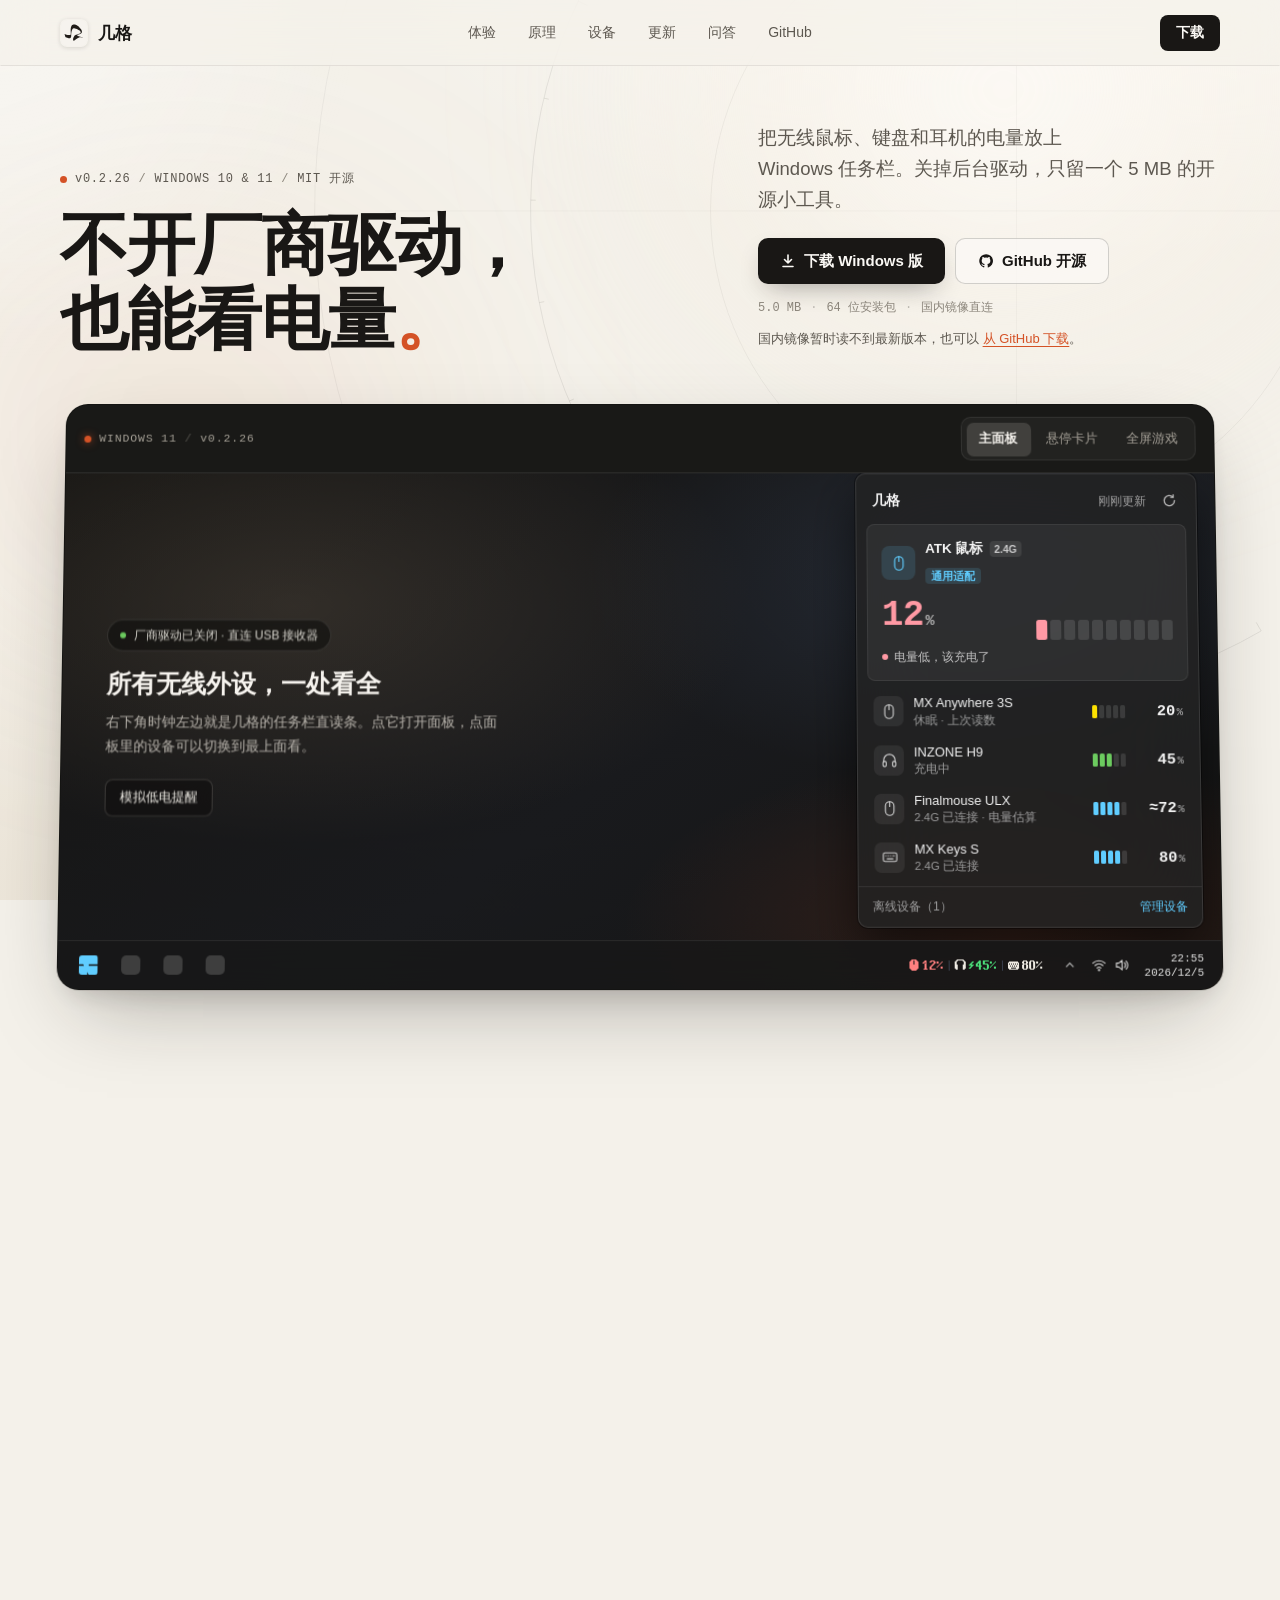
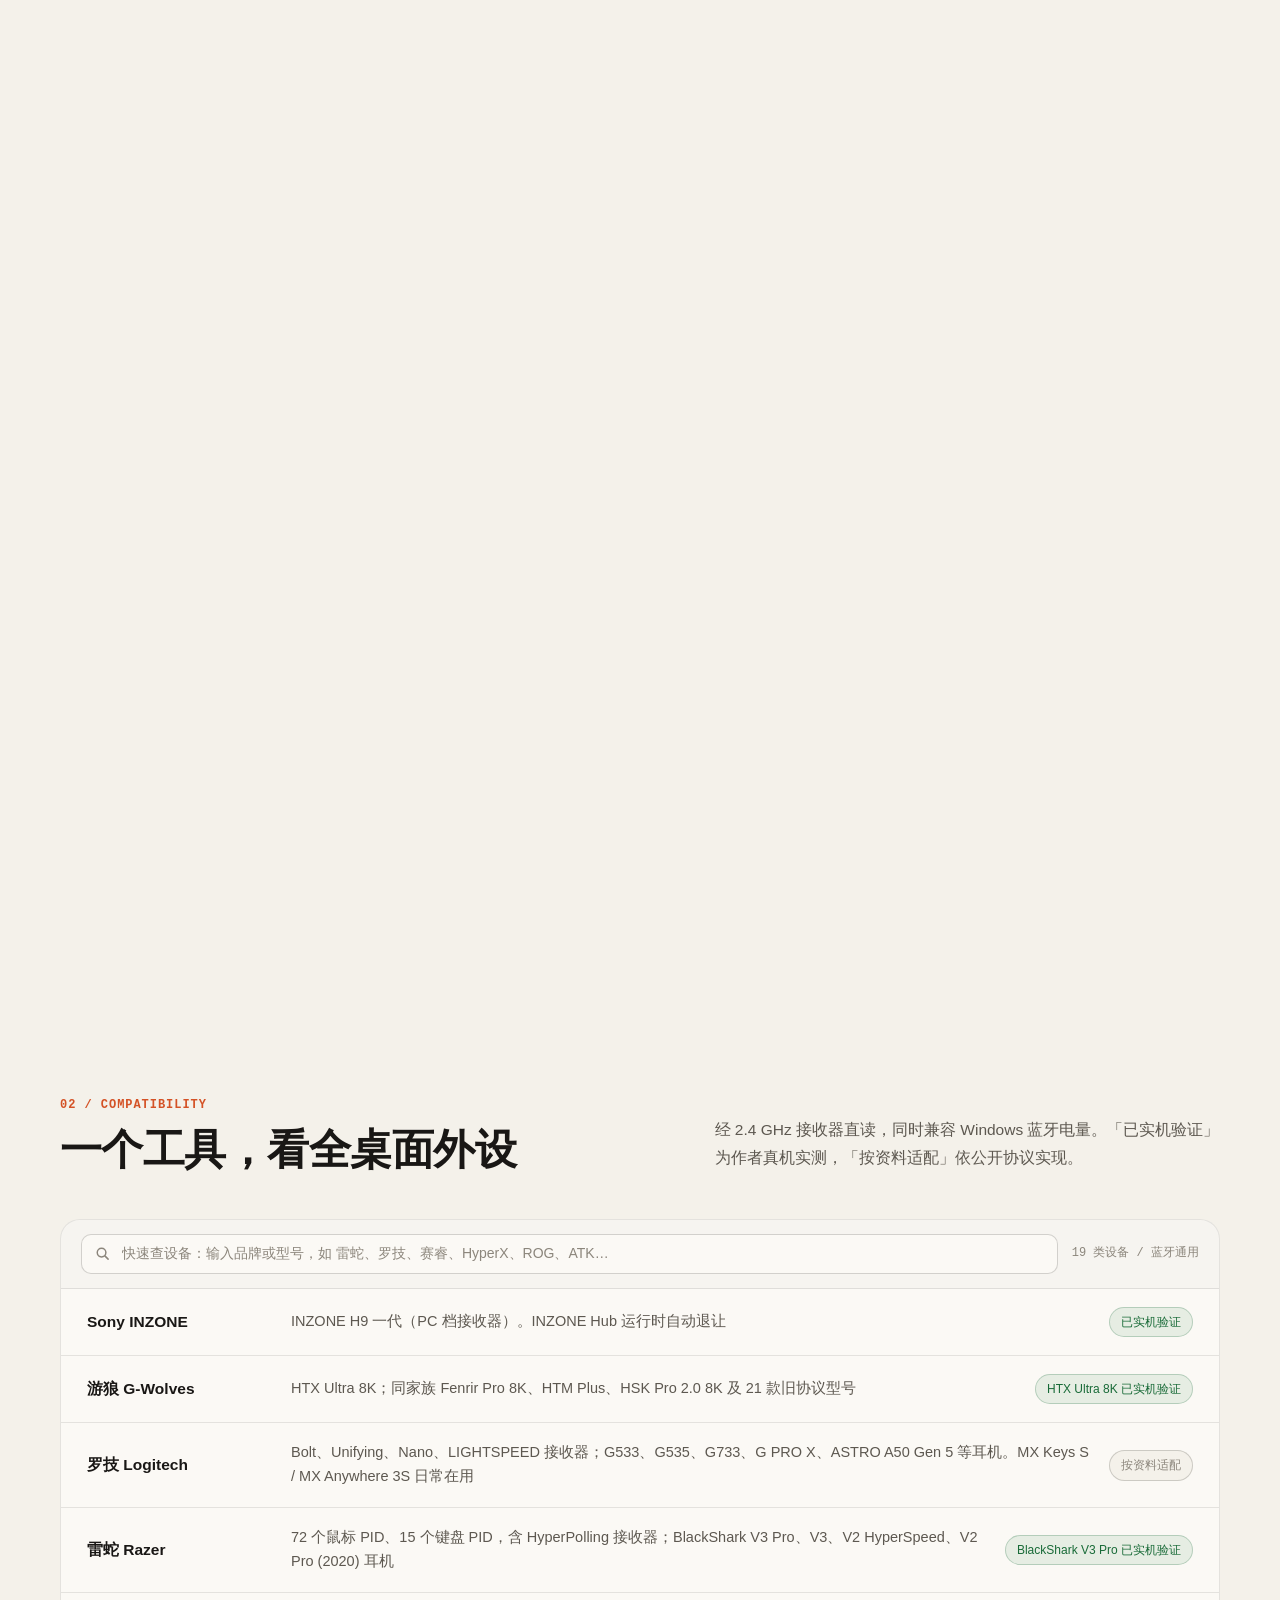
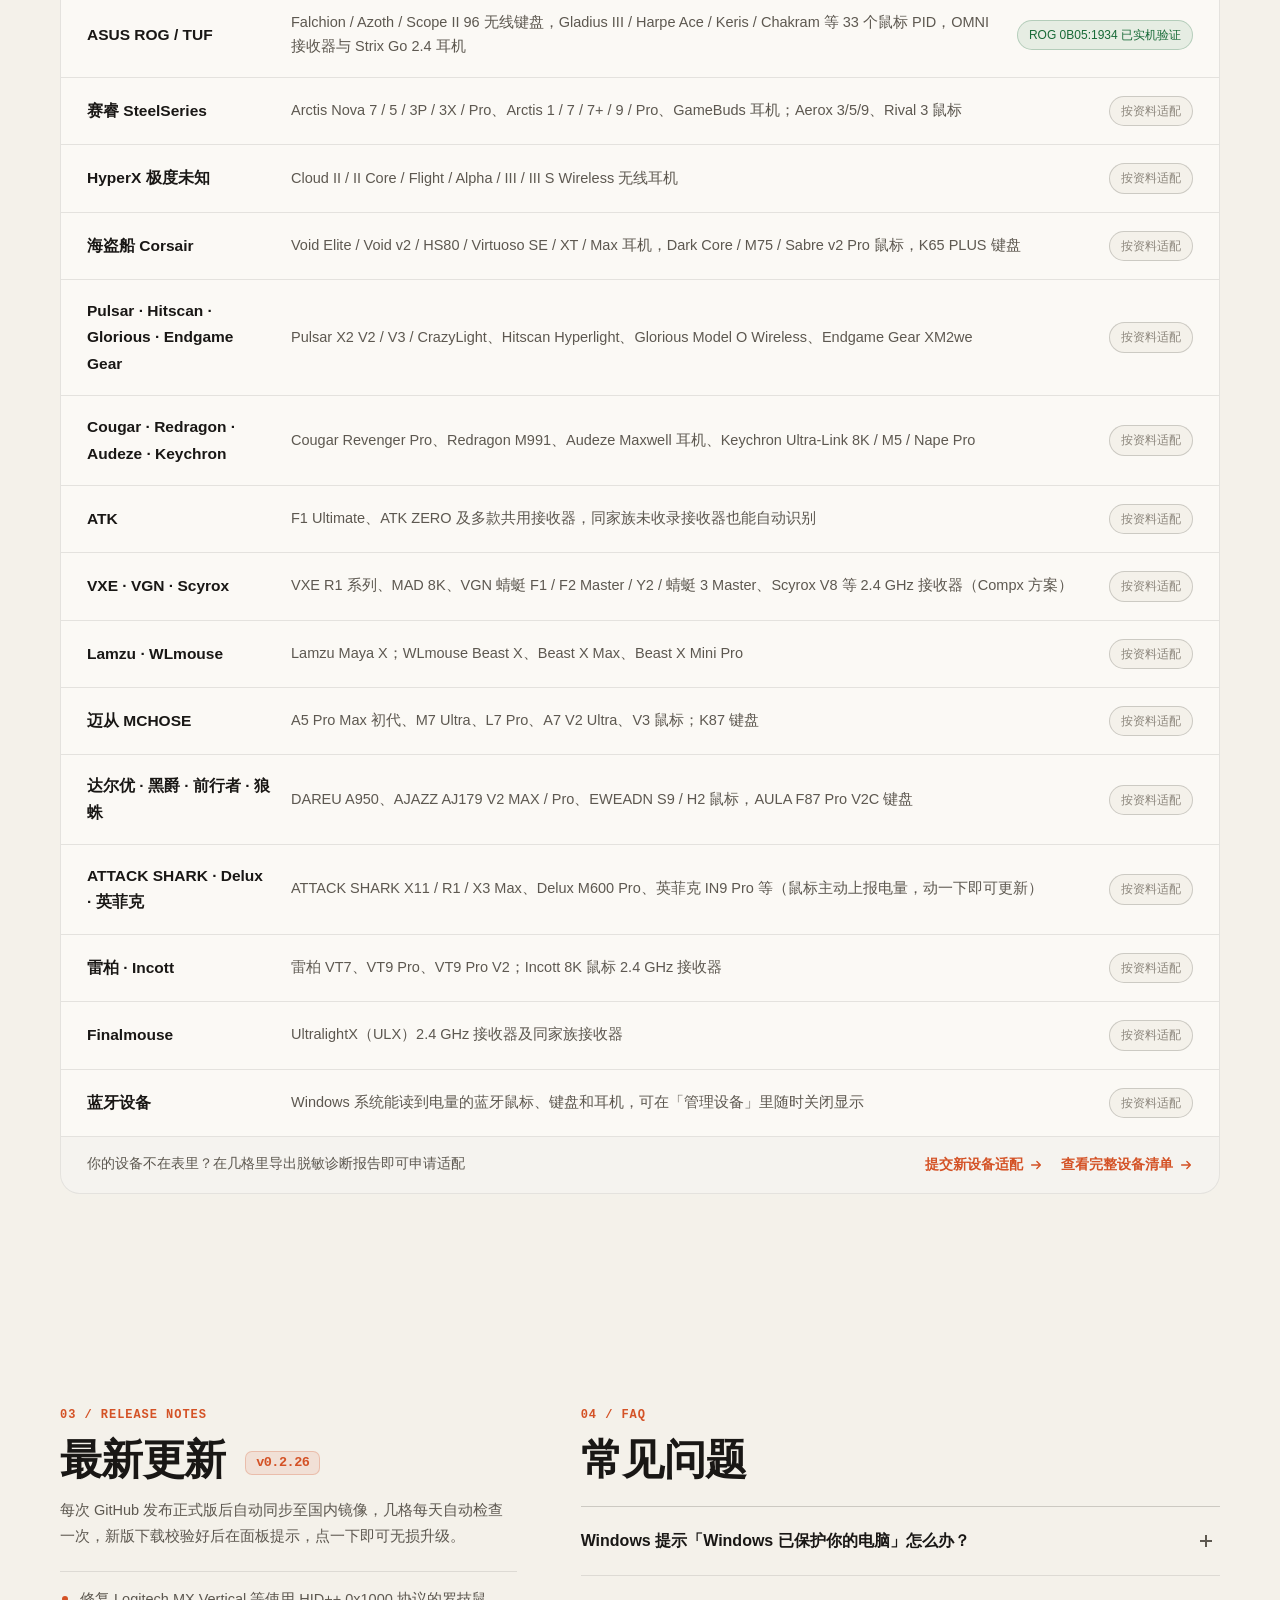
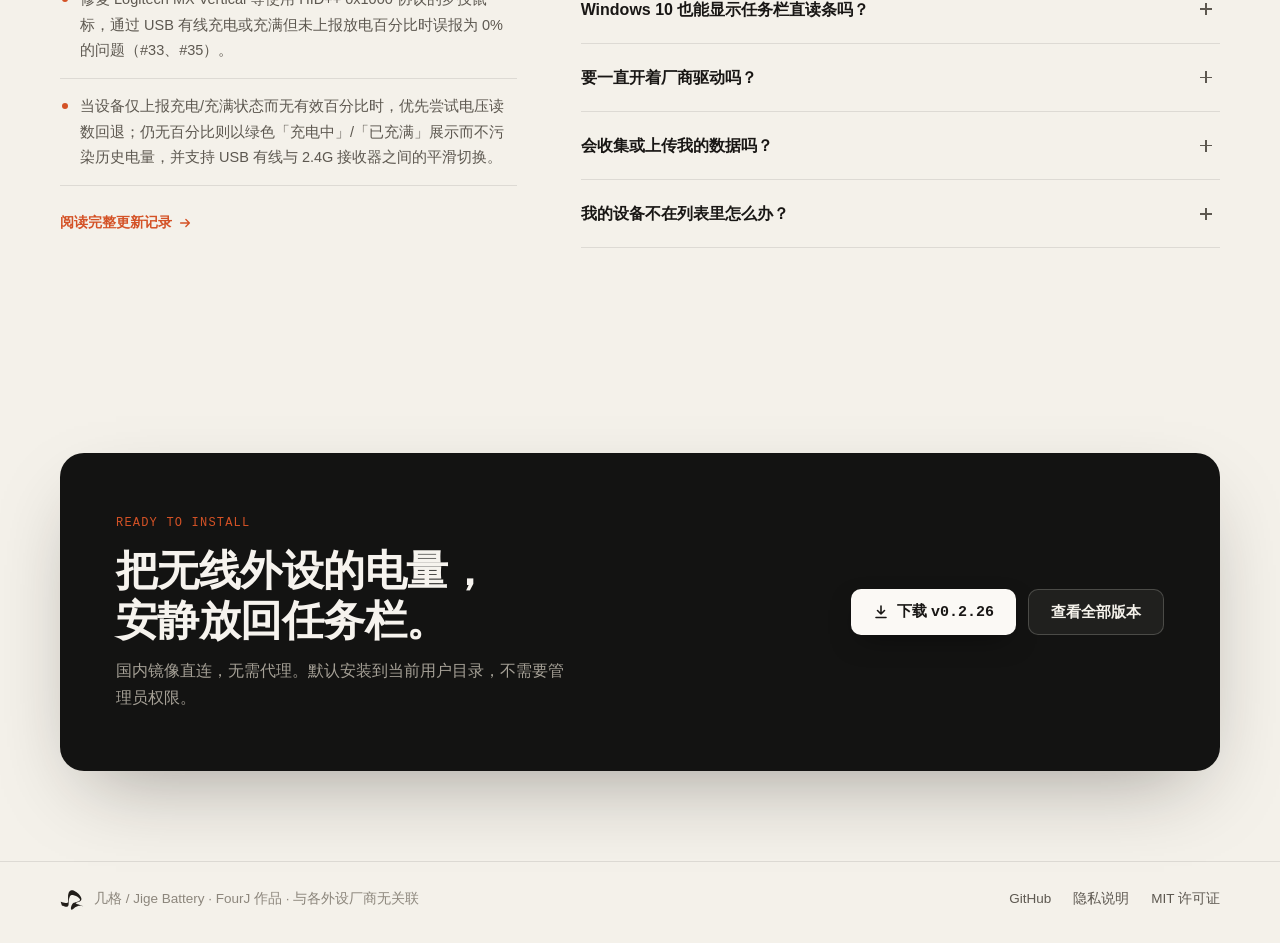
==== commit 8d4d23c0: "同步官网兼容表与无障碍交互、设备协议文档、Issue 模板及发布校验" ====
--- a/site/index.html
+++ b/site/index.html
@@ -118,13 +118,13 @@
               </div>
               <div class="stage-tabs" id="stageTabs" role="tablist" aria-label="交互场景切换">
                 <span class="stage-tab-slider" id="stageTabSlider" aria-hidden="true"></span>
-                <button type="button" class="stage-tab is-active" role="tab" aria-selected="true" aria-controls="stage" tabindex="0" data-scene="panel">主面板</button>
-                <button type="button" class="stage-tab" role="tab" aria-selected="false" aria-controls="stage" tabindex="-1" data-scene="hover">悬停卡片</button>
-                <button type="button" class="stage-tab" role="tab" aria-selected="false" aria-controls="stage" tabindex="-1" data-scene="game">全屏游戏</button>
-              </div>
-            </div>
-
-            <div class="stage" id="stage" role="tabpanel" aria-label="交互演示画布">
+                <button type="button" id="tab-panel" class="stage-tab is-active" role="tab" aria-selected="true" aria-controls="stage" tabindex="0" data-scene="panel">主面板</button>
+                <button type="button" id="tab-hover" class="stage-tab" role="tab" aria-selected="false" aria-controls="stage" tabindex="-1" data-scene="hover">悬停卡片</button>
+                <button type="button" id="tab-game" class="stage-tab" role="tab" aria-selected="false" aria-controls="stage" tabindex="-1" data-scene="game">全屏游戏</button>
+              </div>
+            </div>
+
+            <div class="stage" id="stage" role="tabpanel" aria-labelledby="tab-panel">
               <div class="stage-wallpaper" aria-hidden="true"></div>
 
               <!-- 左侧桌面说明与快捷交互 -->
@@ -147,7 +147,7 @@
               </div>
 
               <!-- 全屏游戏遮罩 -->
-              <div class="sim-game" id="simGame" aria-hidden="true">
+              <div class="sim-game" id="simGame" aria-hidden="true" inert>
                 <div class="sim-crosshair" aria-hidden="true"></div>
                 <div class="sim-game-hud">
                   <div class="sim-game-badge">独占全屏游戏中</div>
@@ -177,7 +177,7 @@
               <div class="sim-hcard" id="simHoverCard" aria-hidden="true"></div>
 
               <!-- 低电量提醒 Toast -->
-              <div class="sim-toast" id="simToast" role="status" aria-live="polite">
+              <div class="sim-toast" id="simToast" role="status" aria-live="polite" inert>
                 <div class="toast-head">
                   <img src="assets/app-icon.svg" width="16" height="16" alt="">
                   <span>几格</span>
@@ -380,7 +380,7 @@
               <svg class="device-search-ico" viewBox="0 0 16 16" width="15" height="15" fill="none" stroke="currentColor" stroke-width="1.6" stroke-linecap="round" aria-hidden="true"><circle cx="7" cy="7" r="4.6"/><path d="m10.8 10.8 3.2 3.2"/></svg>
               <input id="deviceSearch" class="device-search-input" type="search" placeholder="快速查设备：输入品牌或型号，如 雷蛇、罗技、赛睿、HyperX、ROG、ATK…" autocomplete="off" spellcheck="false" data-device-search>
             </label>
-            <span class="device-search-meta mono" data-device-count>19 类设备 / 蓝牙通用</span>
+            <span class="device-search-meta mono" data-device-count aria-live="polite">19 类设备 / 蓝牙通用</span>
           </div>
           <ul class="devices" data-device-list>
             <li class="device">
@@ -395,12 +395,12 @@
             </li>
             <li class="device">
               <span class="device-brand">罗技 Logitech</span>
-              <span class="device-models">Bolt、Unifying、Nano、LIGHTSPEED 接收器；G533、G535、G733、G PRO X 等耳机。MX Keys S / MX Anywhere 3S 日常在用</span>
+              <span class="device-models">Bolt、Unifying、Nano、LIGHTSPEED 接收器；G533、G535、G733、G PRO X、ASTRO A50 Gen 5 等耳机。MX Keys S / MX Anywhere 3S 日常在用</span>
               <span class="tag">按资料适配</span>
             </li>
             <li class="device">
               <span class="device-brand">雷蛇 Razer</span>
-              <span class="device-models">72 款鼠标、15 款键盘，含 HyperPolling 接收器；BlackShark V3 Pro、V3、V2 HyperSpeed、V2 Pro (2020) 耳机</span>
+              <span class="device-models">72 个鼠标 PID、15 个键盘 PID，含 HyperPolling 接收器；BlackShark V3 Pro、V3、V2 HyperSpeed、V2 Pro (2020) 耳机</span>
               <span class="tag tag-verified">BlackShark V3 Pro 已实机验证</span>
             </li>
             <li class="device">
@@ -445,7 +445,7 @@
             </li>
             <li class="device">
               <span class="device-brand">Lamzu · WLmouse</span>
-              <span class="device-models">Lamzu Maya X、Atlantis；WLmouse Beast X、Beast X Max、Beast X Mini Pro</span>
+              <span class="device-models">Lamzu Maya X；WLmouse Beast X、Beast X Max、Beast X Mini Pro</span>
               <span class="tag">按资料适配</span>
             </li>
             <li class="device">
@@ -465,7 +465,7 @@
             </li>
             <li class="device">
               <span class="device-brand">雷柏 · Incott</span>
-              <span class="device-models">雷柏 VT7、VT9 Pro、VT9 Pro V2；Incott G 系列 2.4 GHz 接收器</span>
+              <span class="device-models">雷柏 VT7、VT9 Pro、VT9 Pro V2；Incott 8K 鼠标 2.4 GHz 接收器</span>
               <span class="tag">按资料适配</span>
             </li>
             <li class="device">
@@ -475,7 +475,7 @@
             </li>
             <li class="device">
               <span class="device-brand">蓝牙设备</span>
-              <span class="device-models">Windows 系统能读到电量的蓝牙鼠标、键盘和耳机，可在设置里随时关闭显示</span>
+              <span class="device-models">Windows 系统能读到电量的蓝牙鼠标、键盘和耳机，可在「管理设备」里随时关闭显示</span>
               <span class="tag">按资料适配</span>
             </li>
           </ul>
@@ -515,9 +515,8 @@
           <p class="spread-sub">每次 GitHub 发布正式版后自动同步至国内镜像，几格每天自动检查一次，新版下载校验好后在面板提示，点一下即可无损升级。</p>
 
           <ul class="changes" data-changes>
-            <li>修复 Logitech MX Vertical 等罗技鼠标在 USB 有线充电或充满未报百分比时误报 0% 的问题，并支持有线与 2.4G 平滑切换。</li>
-            <li>修复部分 ATK、G-Wolves 和罗技接收器已被识别却读不到电量的问题。</li>
-            <li>修复 HyperX Cloud III 系列、ASUS Strix Go 和罗技部分耳机查询电量时漏读回复的问题。</li>
+            <li>修复 Logitech MX Vertical 等使用 HID++ 0x1000 协议的罗技鼠标，通过 USB 有线充电或充满但未上报放电百分比时误报为 0% 的问题（#33、#35）。</li>
+            <li>当设备仅上报充电/充满状态而无有效百分比时，优先尝试电压读数回退；仍无百分比则以绿色「充电中」/「已充满」展示而不污染历史电量，并支持 USB 有线与 2.4G 接收器之间的平滑切换。</li>
           </ul>
 
           <a class="text-link" href="https://github.com/deepfry666/jige-battery/blob/main/CHANGELOG.md" target="_blank" rel="noopener noreferrer">
--- a/site/styles.css
+++ b/site/styles.css
@@ -599,9 +599,16 @@
   transform: translateY(-56%);
   max-width: min(400px, calc(100% - 416px));
   z-index: 8;
-  transition: opacity 0.28s ease, transform 0.28s var(--ease-out);
-}
-.stage.is-game .stage-side { opacity: 0; pointer-events: none; transform: translateY(-50%); }
+  visibility: visible;
+  transition: opacity 0.28s ease, transform 0.28s var(--ease-out), visibility 0s linear 0s;
+}
+.stage.is-game .stage-side {
+  opacity: 0;
+  pointer-events: none;
+  visibility: hidden;
+  transform: translateY(-50%);
+  transition: opacity 0.28s ease, transform 0.28s var(--ease-out), visibility 0s linear 0.28s;
+}
 .stage-side-badge {
   display: inline-flex;
   align-items: center;
@@ -649,9 +656,16 @@
   opacity: 0;
   transform: translateY(16px) scale(0.985);
   pointer-events: none;
-  transition: opacity 0.16s ease, transform 0.26s var(--ease-out);
-}
-.sim-flyout.is-open { opacity: 1; transform: none; pointer-events: auto; }
+  visibility: hidden;
+  transition: opacity 0.16s ease, transform 0.26s var(--ease-out), visibility 0s linear 0.26s;
+}
+.sim-flyout.is-open {
+  opacity: 1;
+  transform: none;
+  pointer-events: auto;
+  visibility: visible;
+  transition: opacity 0.16s ease, transform 0.26s var(--ease-out), visibility 0s linear 0s;
+}
 
 .fo-head { display: flex; align-items: center; gap: 8px; padding: 12px 12px 8px 16px; }
 .fo-title { font-weight: 600; font-size: 14px; color: #f5f5f5; }
@@ -749,10 +763,13 @@
   padding: 13px 15px; border-radius: 10px; background: rgba(34, 34, 34, 0.94);
   backdrop-filter: blur(36px); border: 1px solid rgba(255, 153, 164, 0.28);
   box-shadow: 0 22px 48px rgba(0, 0, 0, 0.6); z-index: 24;
-  transform: translateX(calc(100% + 28px)); opacity: 0; pointer-events: none;
-  transition: transform 0.38s var(--ease-out), opacity 0.25s ease;
-}
-.sim-toast.is-show { transform: none; opacity: 1; pointer-events: auto; }
+  transform: translateX(calc(100% + 28px)); opacity: 0; pointer-events: none; visibility: hidden;
+  transition: transform 0.38s var(--ease-out), opacity 0.25s ease, visibility 0s linear 0.38s;
+}
+.sim-toast.is-show {
+  transform: none; opacity: 1; pointer-events: auto; visibility: visible;
+  transition: transform 0.38s var(--ease-out), opacity 0.25s ease, visibility 0s linear 0s;
+}
 .toast-head { display: flex; align-items: center; gap: 7px; font-size: 12px; color: #bdbdbd; }
 .toast-head img { border-radius: 4px; }
 .toast-close { margin-left: auto; border: 0; background: transparent; color: #9c9c9c; font-size: 16px; line-height: 1; cursor: pointer; padding: 2px 6px; }
@@ -776,9 +793,13 @@
 .sim-queued-dot { width: 6px; height: 6px; border-radius: 50%; background: var(--ui-charge); flex: none; }
 .sim-game {
   position: absolute; inset: 0; z-index: 22; background: radial-gradient(circle at 50% 50%, #151514 0%, #090908 100%);
-  display: grid; place-items: center; opacity: 0; pointer-events: none; transition: opacity 0.35s var(--ease-out);
-}
-.sim-game.is-on { opacity: 1; pointer-events: auto; }
+  display: grid; place-items: center; opacity: 0; pointer-events: none; visibility: hidden;
+  transition: opacity 0.35s var(--ease-out), visibility 0s linear 0.35s;
+}
+.sim-game.is-on {
+  opacity: 1; pointer-events: auto; visibility: visible;
+  transition: opacity 0.35s var(--ease-out), visibility 0s linear 0s;
+}
 .sim-crosshair { position: absolute; left: 50%; top: 43%; width: 22px; height: 22px; transform: translate(-50%, -50%); }
 .sim-crosshair::before, .sim-crosshair::after { content: ""; position: absolute; background: var(--ui-charge); }
 .sim-crosshair::before { left: 10px; top: 0; width: 2px; height: 22px; }
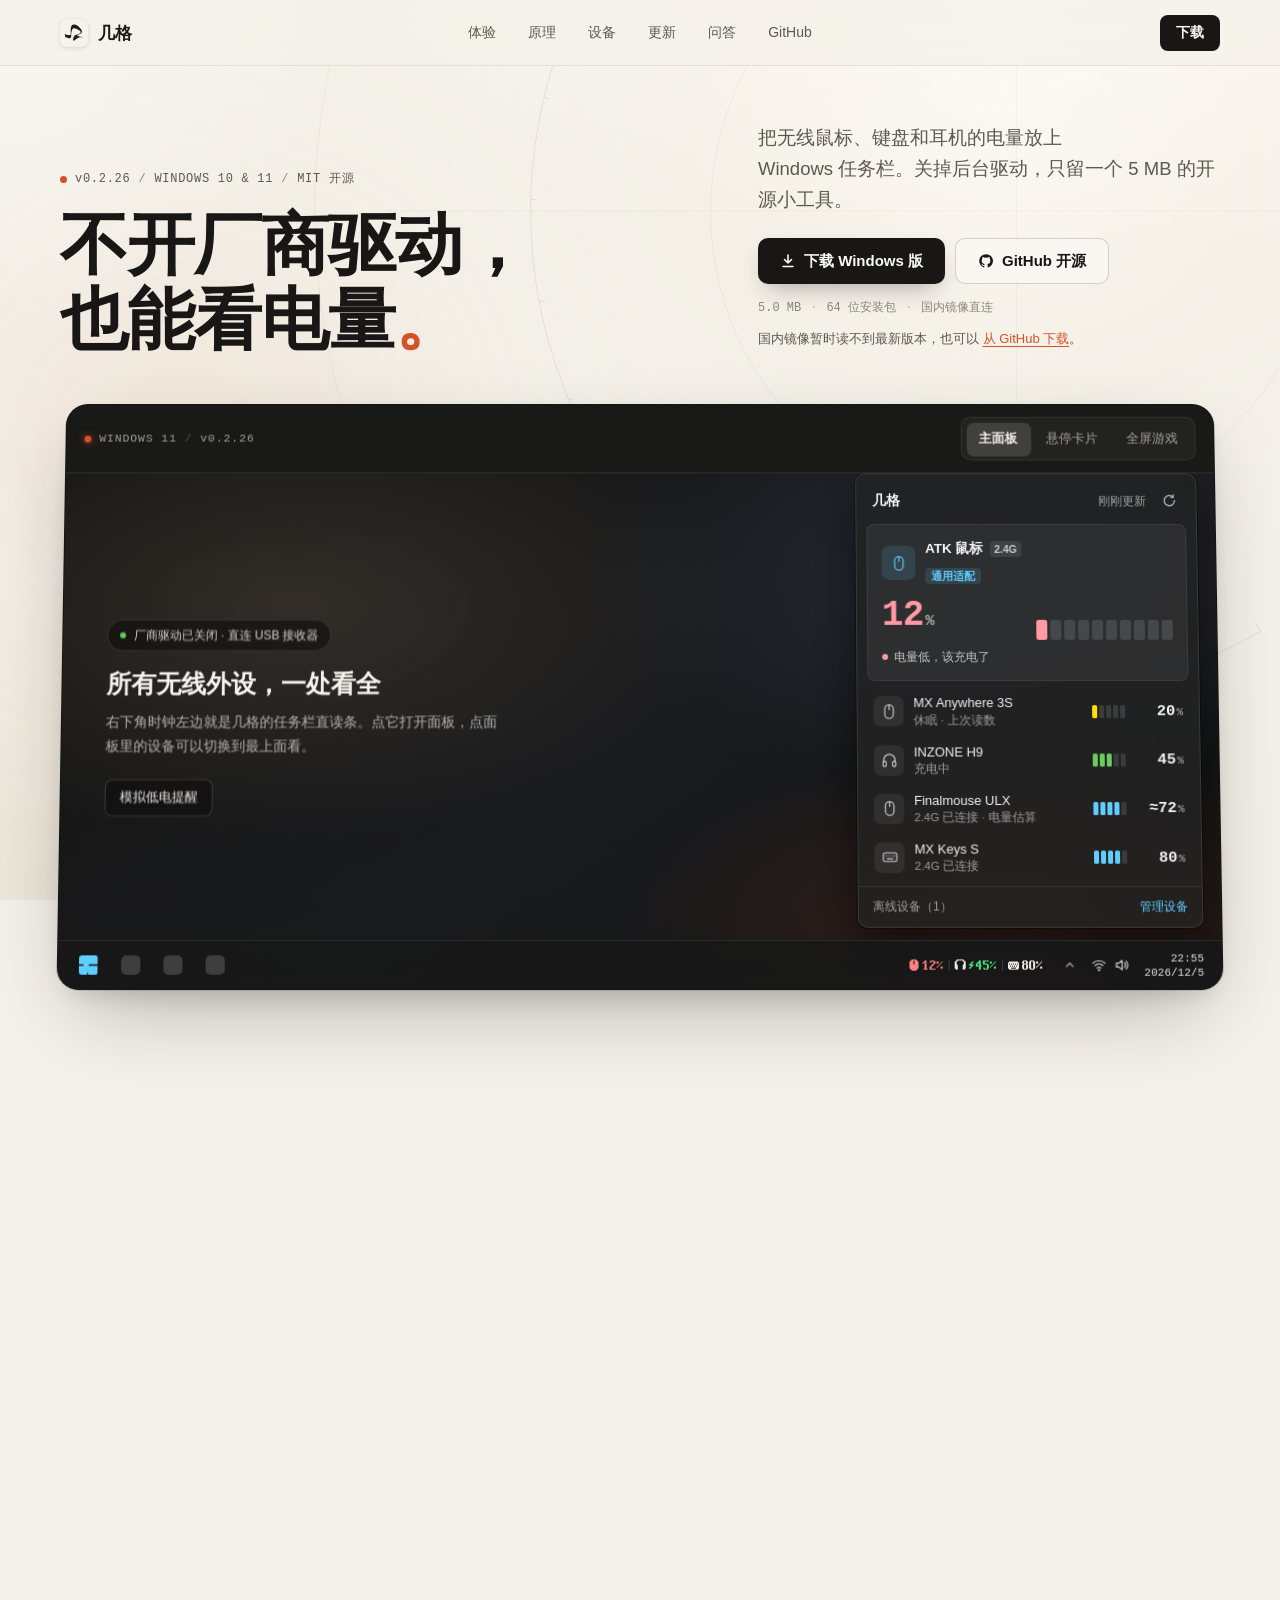
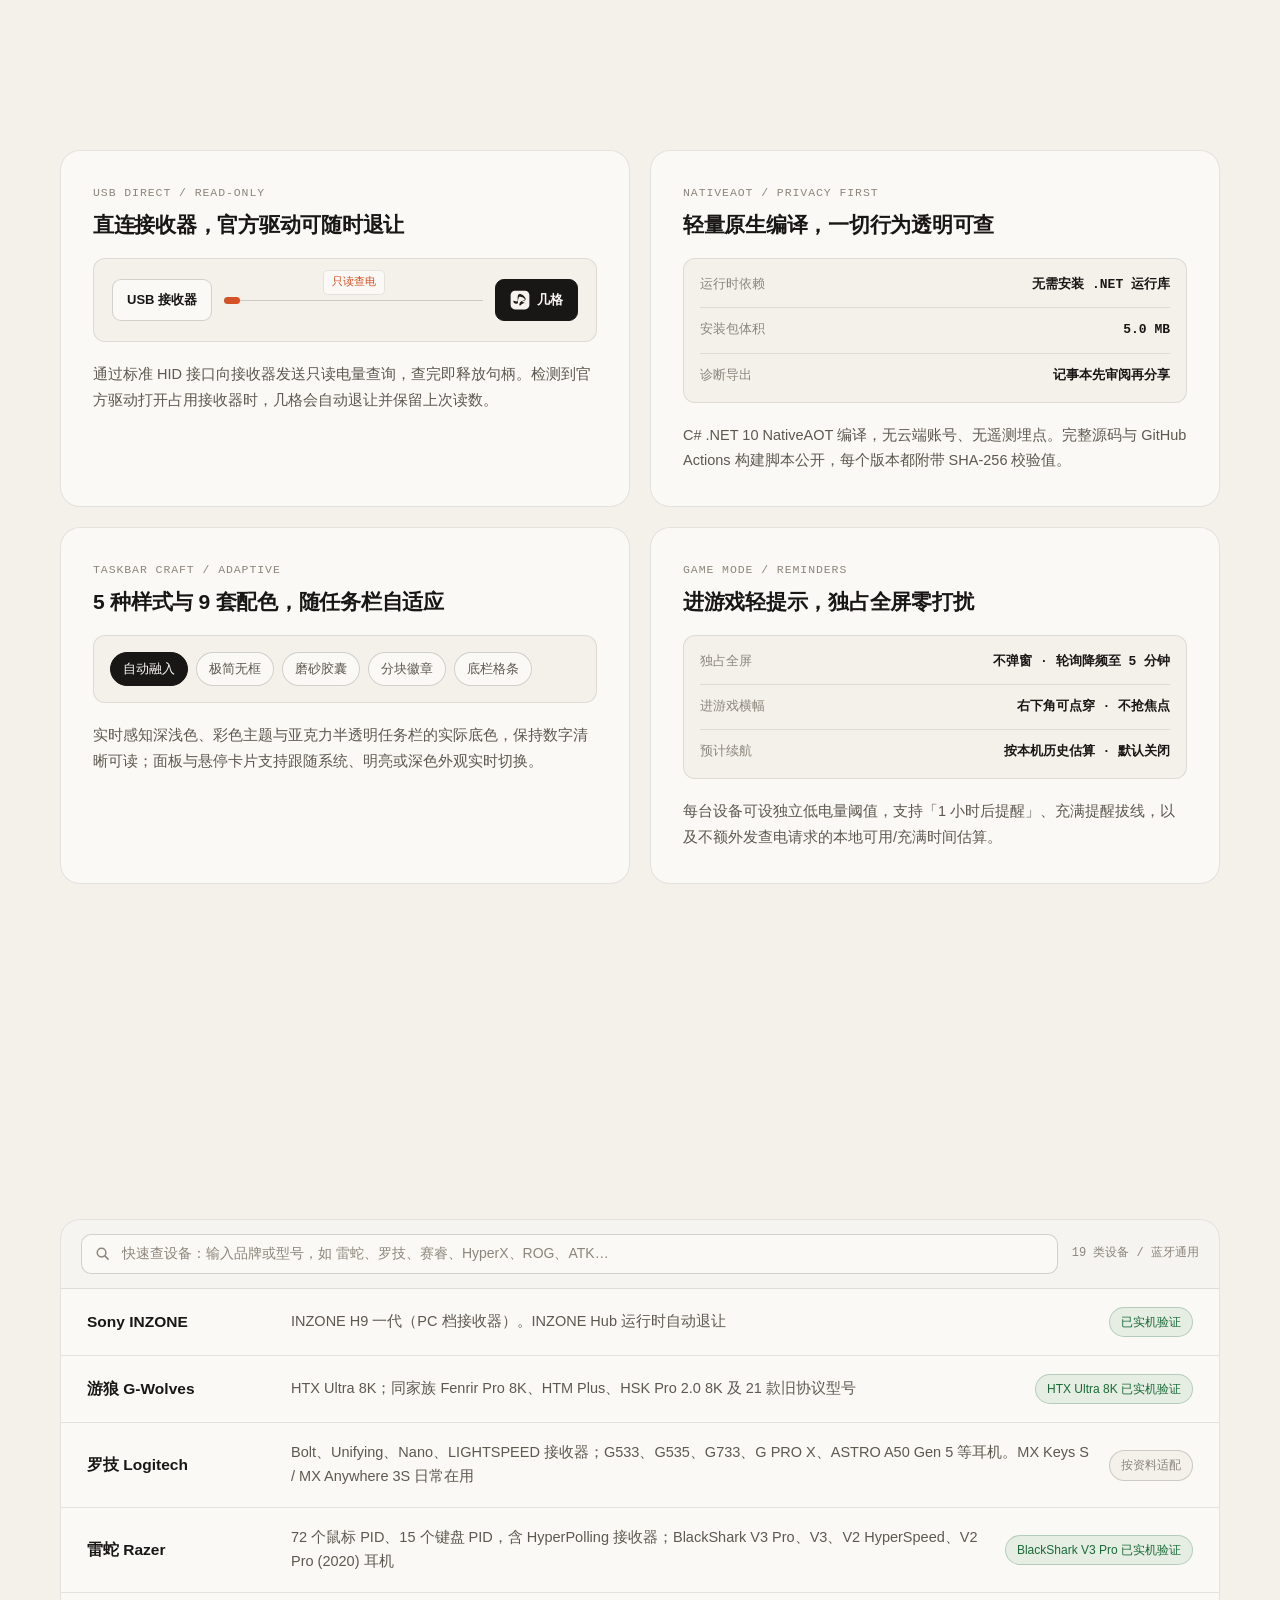
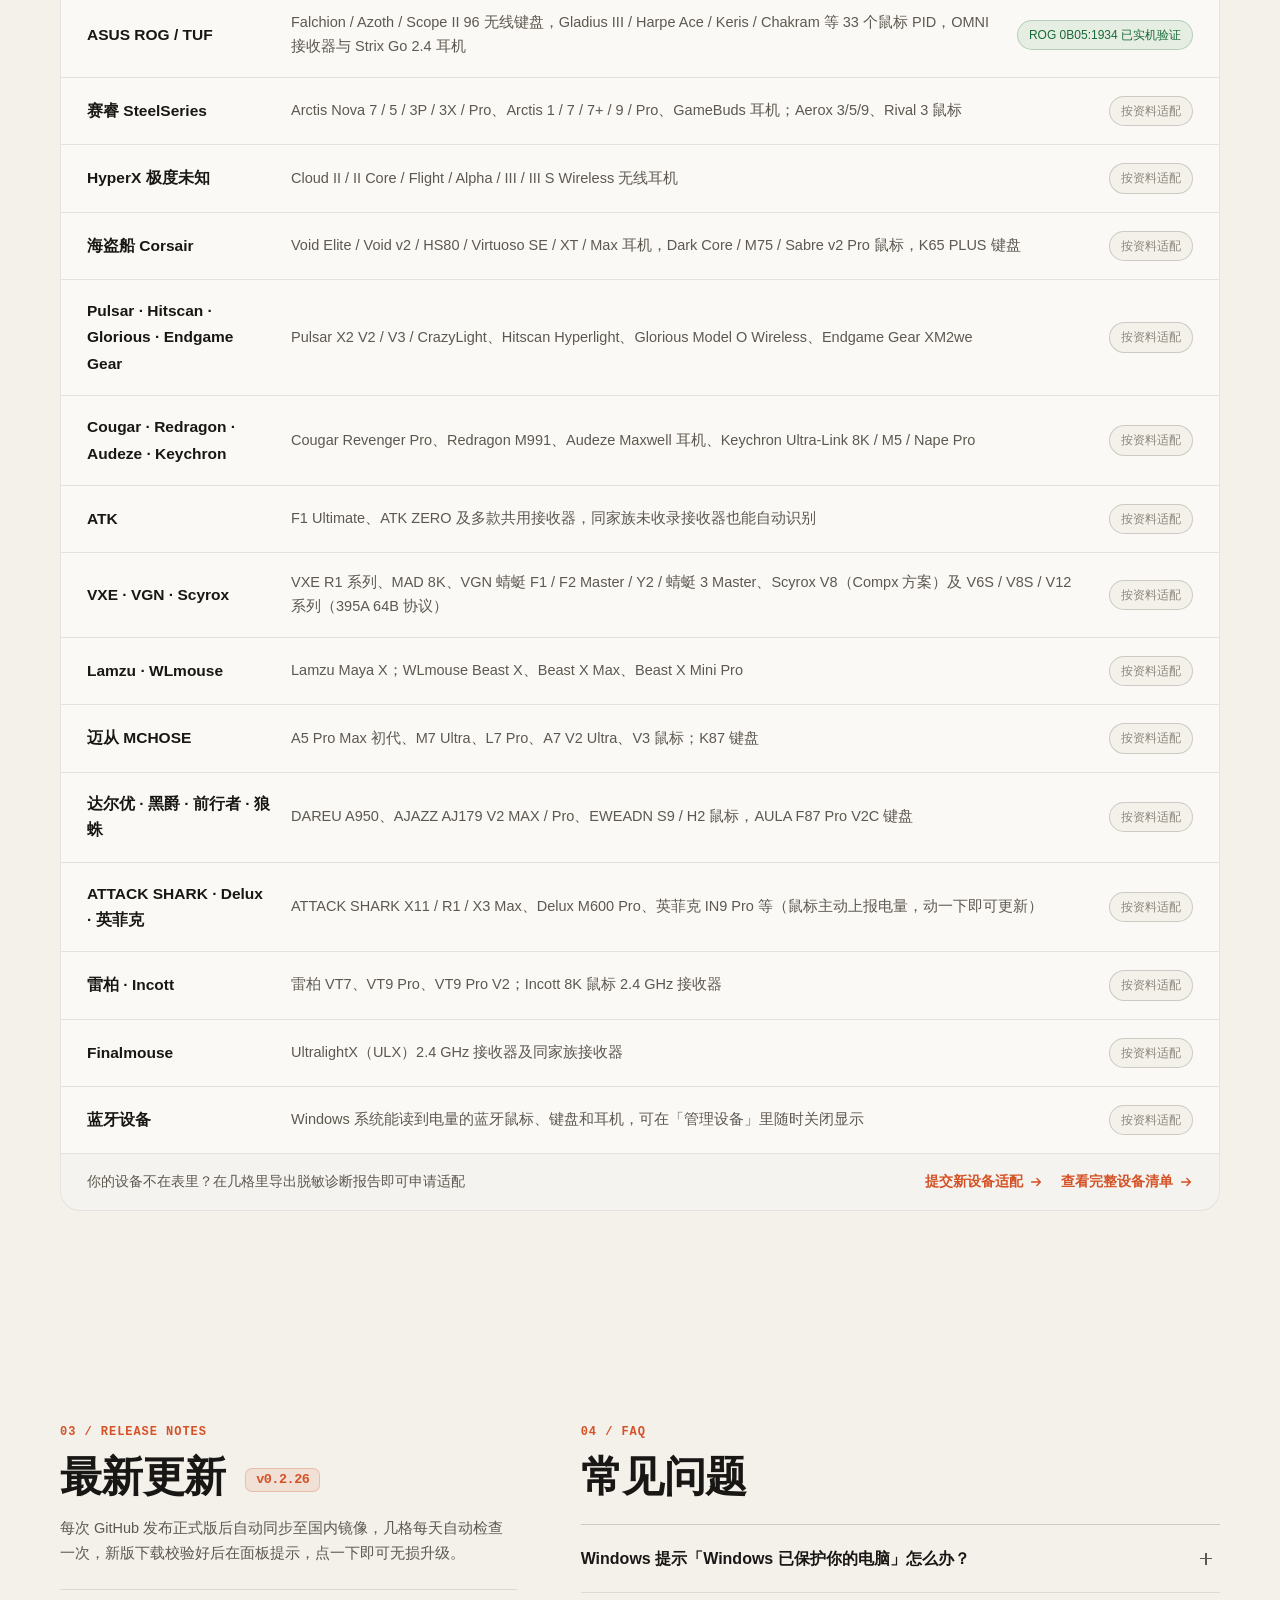
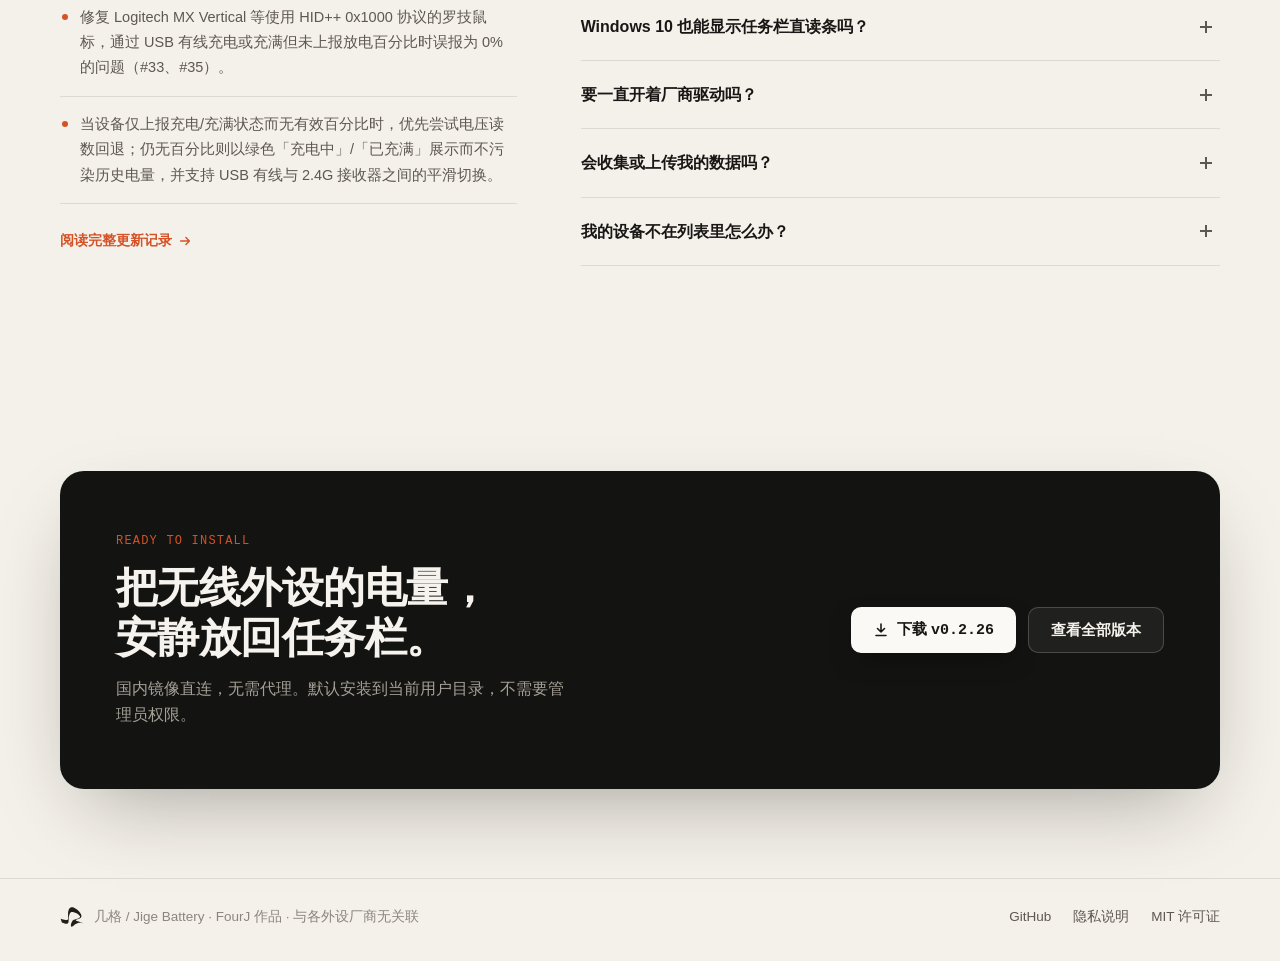
==== commit a4dffe2f: "新增 Scyrox 0x395A（64B 0x2E）只读电量协议适配" ====
--- a/site/index.html
+++ b/site/index.html
@@ -440,7 +440,7 @@
             </li>
             <li class="device">
               <span class="device-brand">VXE · VGN · Scyrox</span>
-              <span class="device-models">VXE R1 系列、MAD 8K、VGN 蜻蜓 F1 / F2 Master / Y2 / 蜻蜓 3 Master、Scyrox V8 等 2.4 GHz 接收器（Compx 方案）</span>
+              <span class="device-models">VXE R1 系列、MAD 8K、VGN 蜻蜓 F1 / F2 Master / Y2 / 蜻蜓 3 Master、Scyrox V8（Compx 方案）及 V6S / V8S / V12 系列（395A 64B 协议）</span>
               <span class="tag">按资料适配</span>
             </li>
             <li class="device">
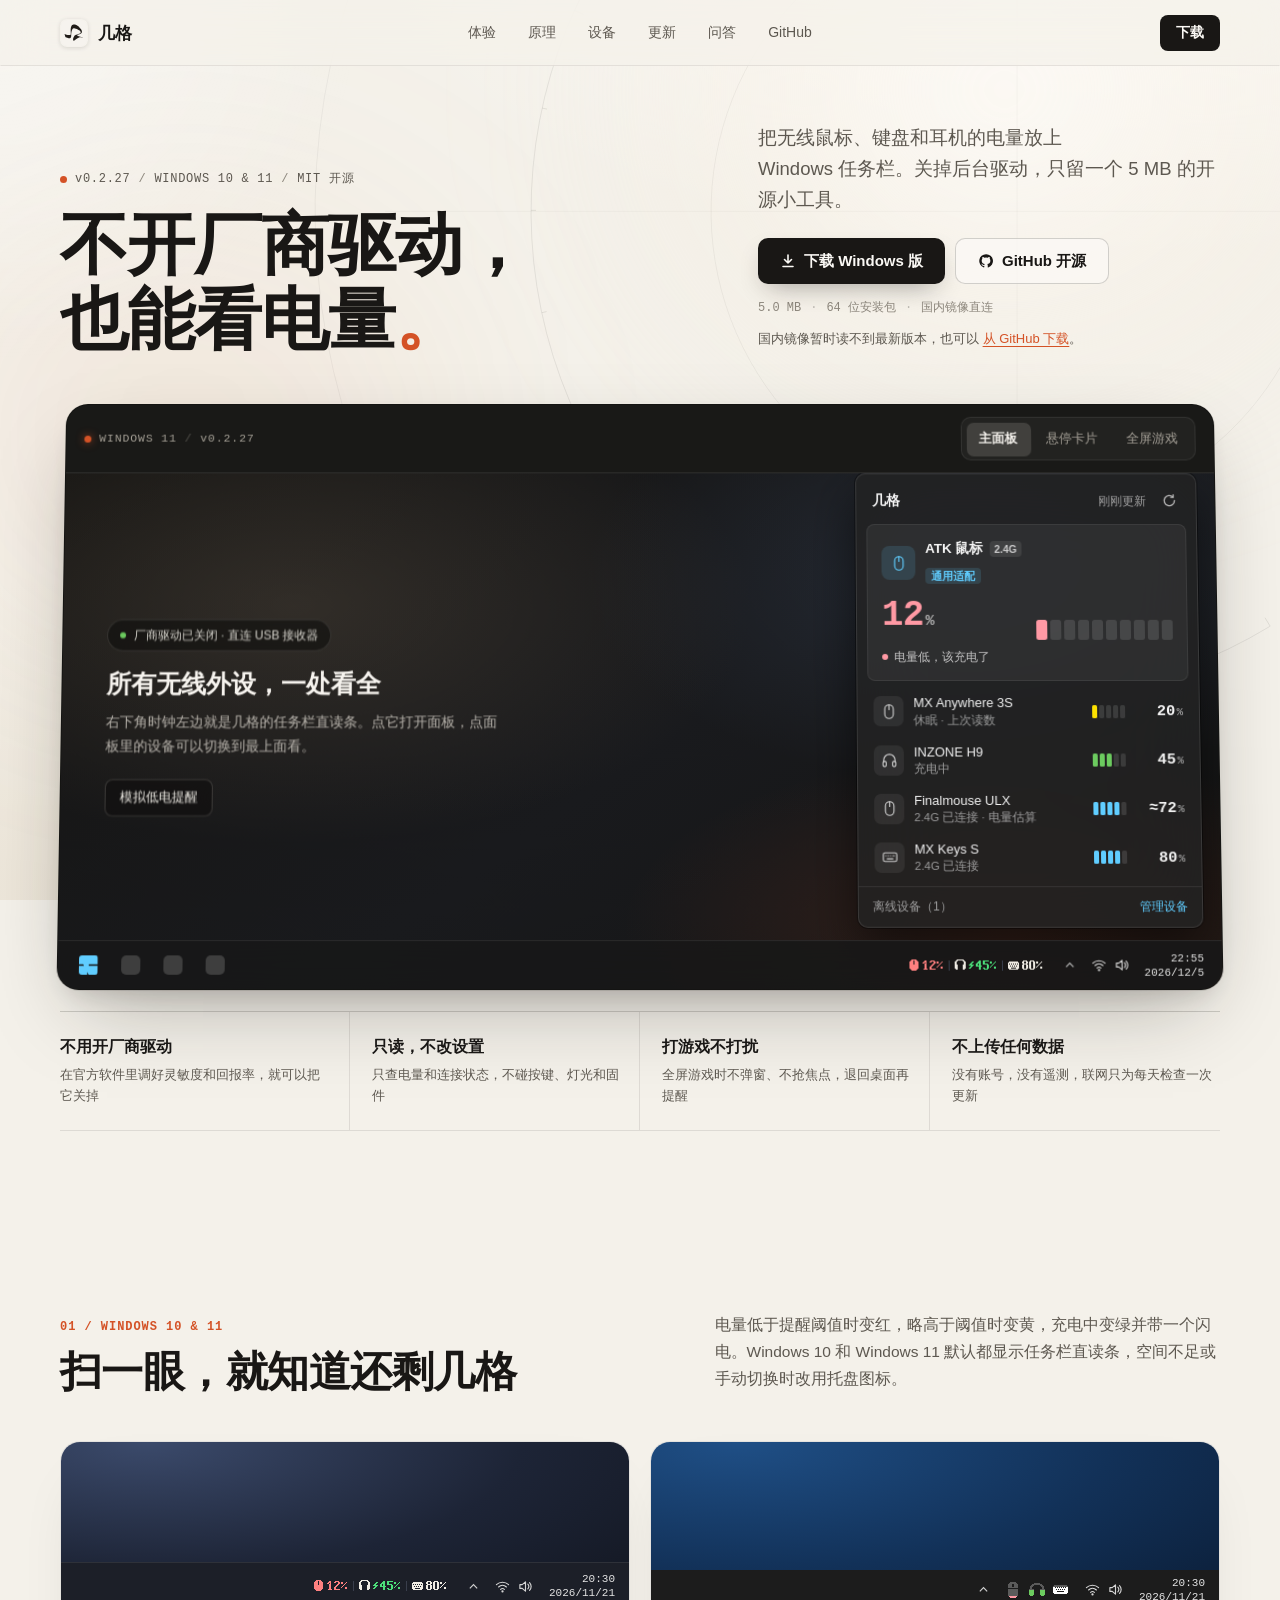
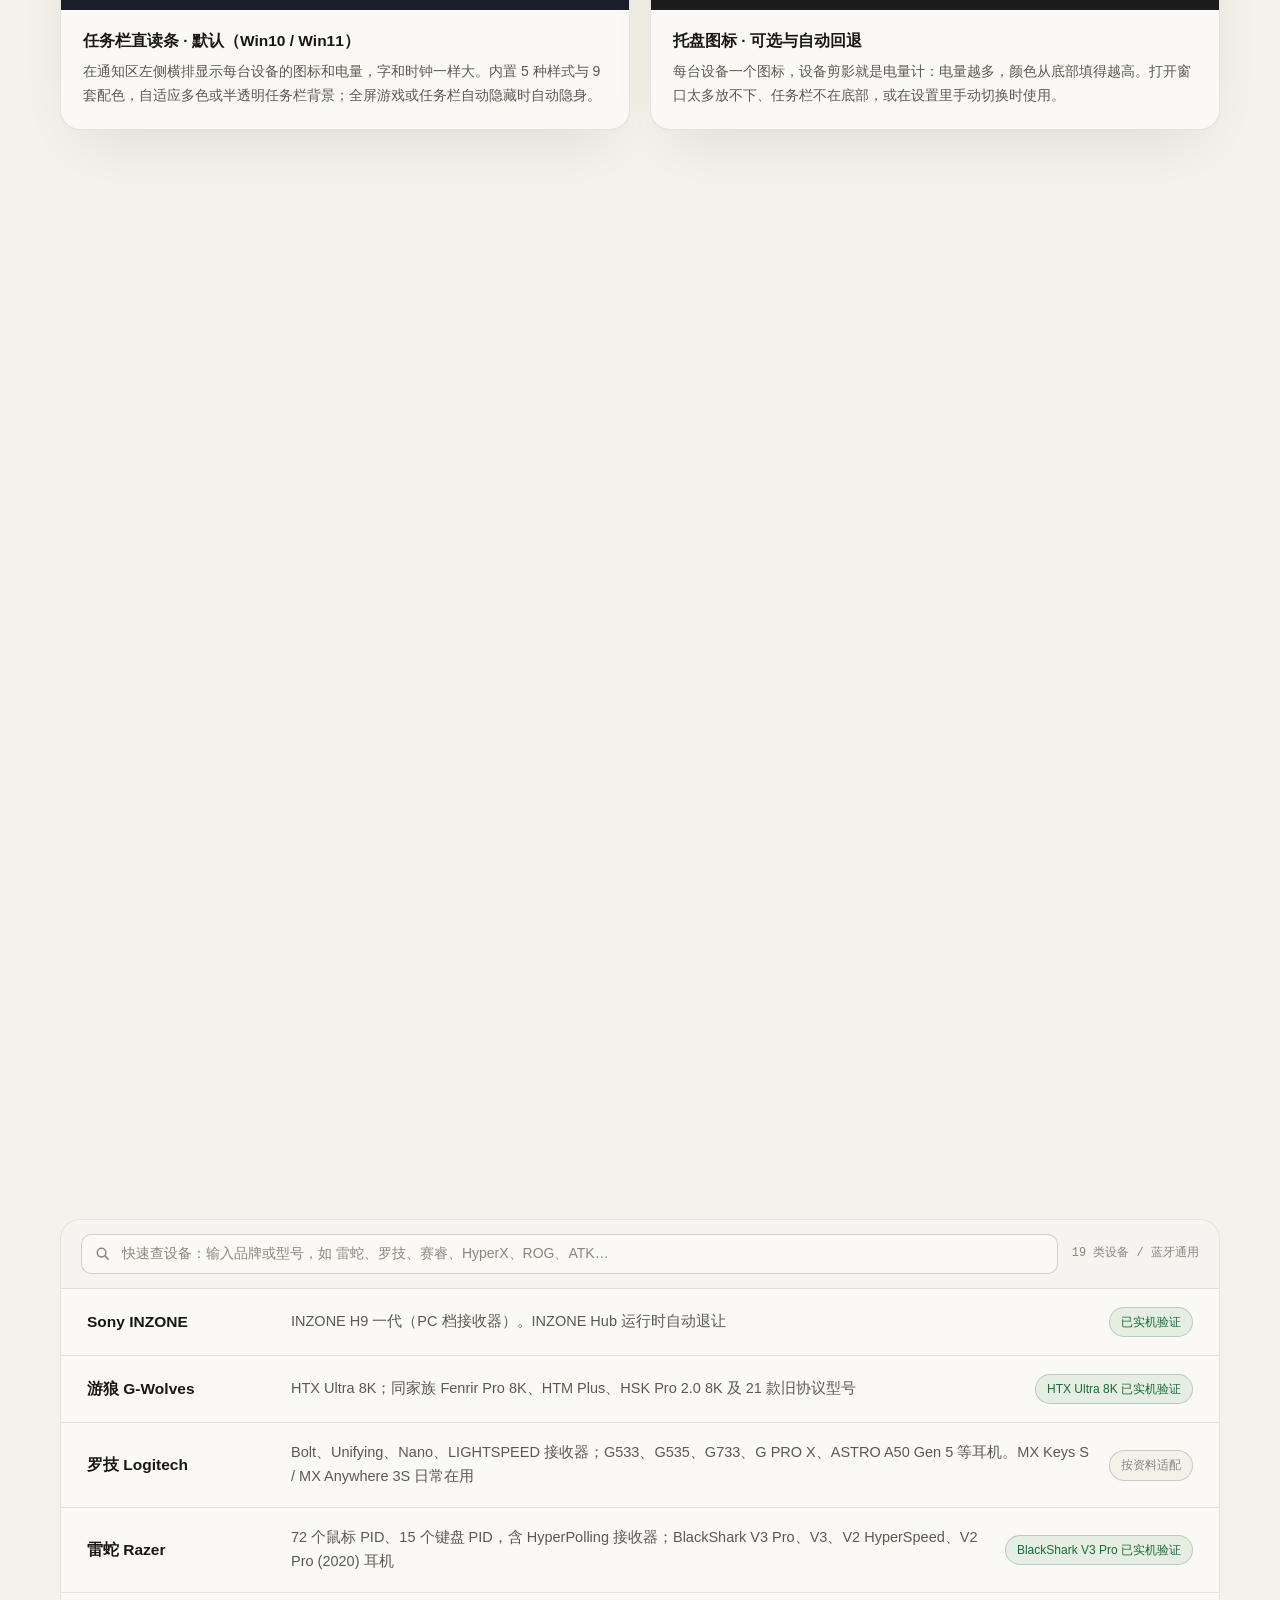
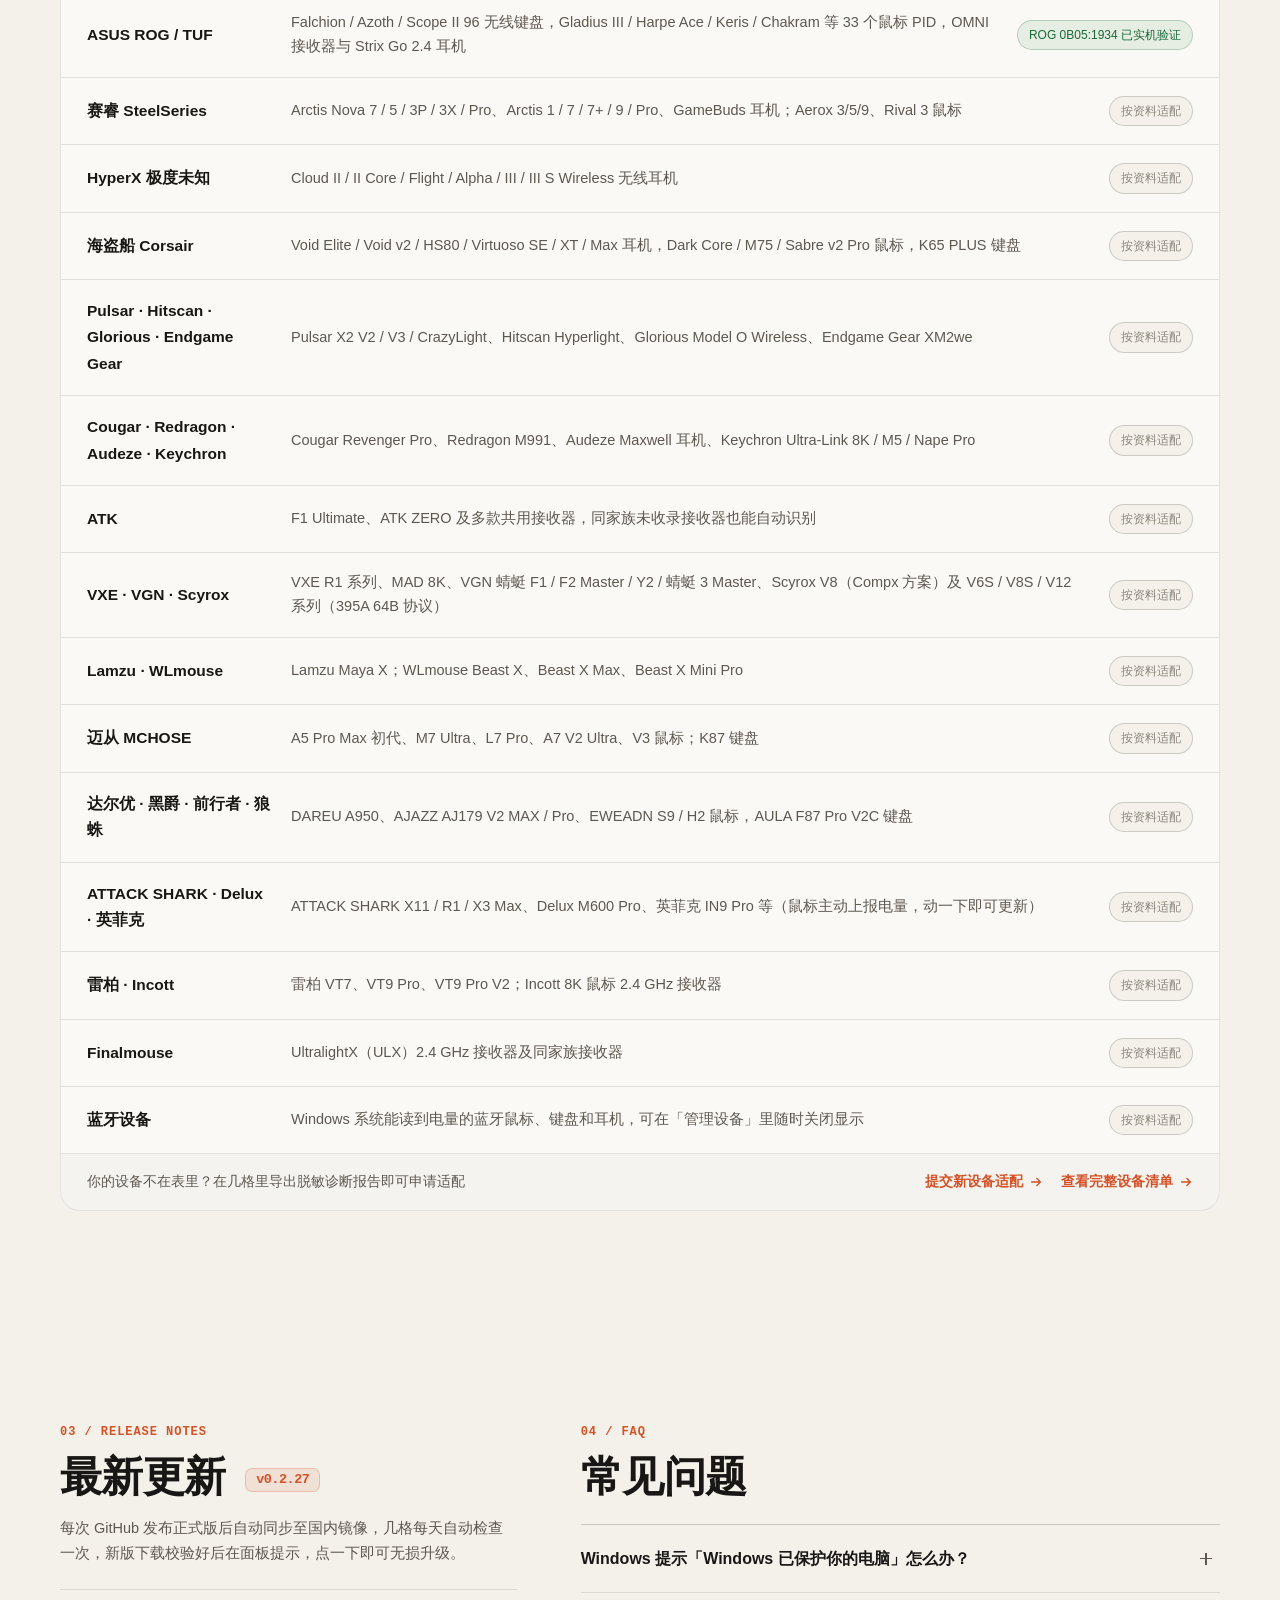
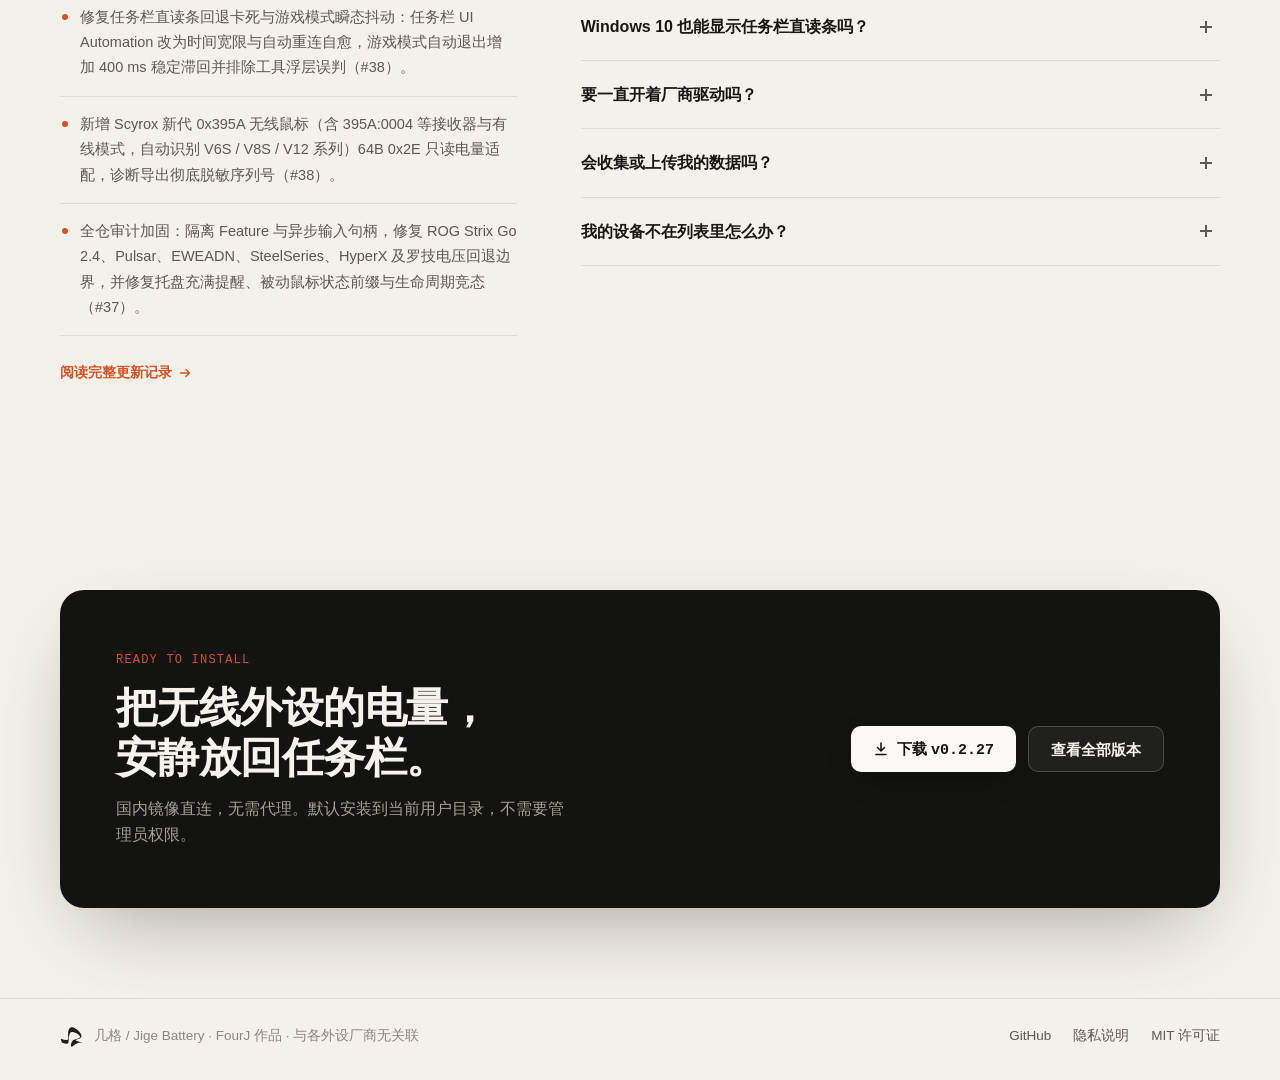
==== commit fff5305f: "发布 0.2.27：任务栏直读条恢复、游戏模式防抖、全仓协议加固与 Scyrox 0x395A 适配" ====
--- a/site/index.html
+++ b/site/index.html
@@ -74,7 +74,7 @@
           <div class="masthead-left enter enter-1">
             <div class="edition-tag mono">
               <span class="edition-dot" aria-hidden="true"></span>
-              <span data-version>v0.2.26</span>
+              <span data-version>v0.2.27</span>
               <span class="edition-sep">/</span>
               <span>WINDOWS 10 &amp; 11</span>
               <span class="edition-sep">/</span>
@@ -114,7 +114,7 @@
                 <span class="led-dot" aria-hidden="true"></span>
                 <span>WINDOWS 11</span>
                 <span class="monolith-sep">/</span>
-                <span data-version>v0.2.26</span>
+                <span data-version>v0.2.27</span>
               </div>
               <div class="stage-tabs" id="stageTabs" role="tablist" aria-label="交互场景切换">
                 <span class="stage-tab-slider" id="stageTabSlider" aria-hidden="true"></span>
@@ -511,12 +511,13 @@
       <div class="wrap spread">
         <div class="spread-left reveal">
           <span class="sec-num mono">03 / RELEASE NOTES</span>
-          <h2 id="changelog-title">最新更新 <span class="ver-badge mono" data-version>v0.2.26</span></h2>
+          <h2 id="changelog-title">最新更新 <span class="ver-badge mono" data-version>v0.2.27</span></h2>
           <p class="spread-sub">每次 GitHub 发布正式版后自动同步至国内镜像，几格每天自动检查一次，新版下载校验好后在面板提示，点一下即可无损升级。</p>
 
           <ul class="changes" data-changes>
-            <li>修复 Logitech MX Vertical 等使用 HID++ 0x1000 协议的罗技鼠标，通过 USB 有线充电或充满但未上报放电百分比时误报为 0% 的问题（#33、#35）。</li>
-            <li>当设备仅上报充电/充满状态而无有效百分比时，优先尝试电压读数回退；仍无百分比则以绿色「充电中」/「已充满」展示而不污染历史电量，并支持 USB 有线与 2.4G 接收器之间的平滑切换。</li>
+            <li>修复任务栏直读条回退卡死与游戏模式瞬态抖动：任务栏 UI Automation 改为时间宽限与自动重连自愈，游戏模式自动退出增加 400 ms 稳定滞回并排除工具浮层误判（#38）。</li>
+            <li>新增 Scyrox 新代 0x395A 无线鼠标（含 395A:0004 等接收器与有线模式，自动识别 V6S / V8S / V12 系列）64B 0x2E 只读电量适配，诊断导出彻底脱敏序列号（#38）。</li>
+            <li>全仓审计加固：隔离 Feature 与异步输入句柄，修复 ROG Strix Go 2.4、Pulsar、EWEADN、SteelSeries、HyperX 及罗技电压回退边界，并修复托盘充满提醒、被动鼠标状态前缀与生命周期竞态（#37）。</li>
           </ul>
 
           <a class="text-link" href="https://github.com/deepfry666/jige-battery/blob/main/CHANGELOG.md" target="_blank" rel="noopener noreferrer">
@@ -533,7 +534,7 @@
             <details>
               <summary>Windows 提示「Windows 已保护你的电脑」怎么办？</summary>
               <div class="faq-body">
-                <p>安装包暂未购买商业代码签名证书，浏览器下载和首次运行时可能会各拦一次：浏览器选「保留 → 显示详细信息 → 仍然保留」，系统弹窗点「更多信息 → 仍要运行」。完整图文步骤见 <a href="download.html">下载与安装指南</a><span data-verify-block>，也可以先下载 <a data-sha href="https://download.imfourj.cn/jige-battery/releases/v0.2.26/SHA256SUMS.txt">SHA256SUMS.txt</a> 核对安装包哈希</span>。</p>
+                <p>安装包暂未购买商业代码签名证书，浏览器下载和首次运行时可能会各拦一次：浏览器选「保留 → 显示详细信息 → 仍然保留」，系统弹窗点「更多信息 → 仍要运行」。完整图文步骤见 <a href="download.html">下载与安装指南</a><span data-verify-block>，也可以先下载 <a data-sha href="https://download.imfourj.cn/jige-battery/releases/v0.2.27/SHA256SUMS.txt">SHA256SUMS.txt</a> 核对安装包哈希</span>。</p>
               </div>
             </details>
             <details>
@@ -577,7 +578,7 @@
           <div class="closer-right">
             <a class="btn btn-paper" href="download.html">
               <svg class="icon" viewBox="0 0 16 16" width="16" height="16" aria-hidden="true"><path d="M8 2v8m0 0 3.5-3.5M8 10 4.5 6.5M3 13.5h10" fill="none" stroke="currentColor" stroke-width="1.6" stroke-linecap="round" stroke-linejoin="round"/></svg>
-              <span>下载 <span class="mono" data-version>v0.2.26</span></span>
+              <span>下载 <span class="mono" data-version>v0.2.27</span></span>
             </a>
             <a class="btn btn-dark-ghost" href="https://github.com/deepfry666/jige-battery/releases" target="_blank" rel="noopener noreferrer">查看全部版本</a>
           </div>
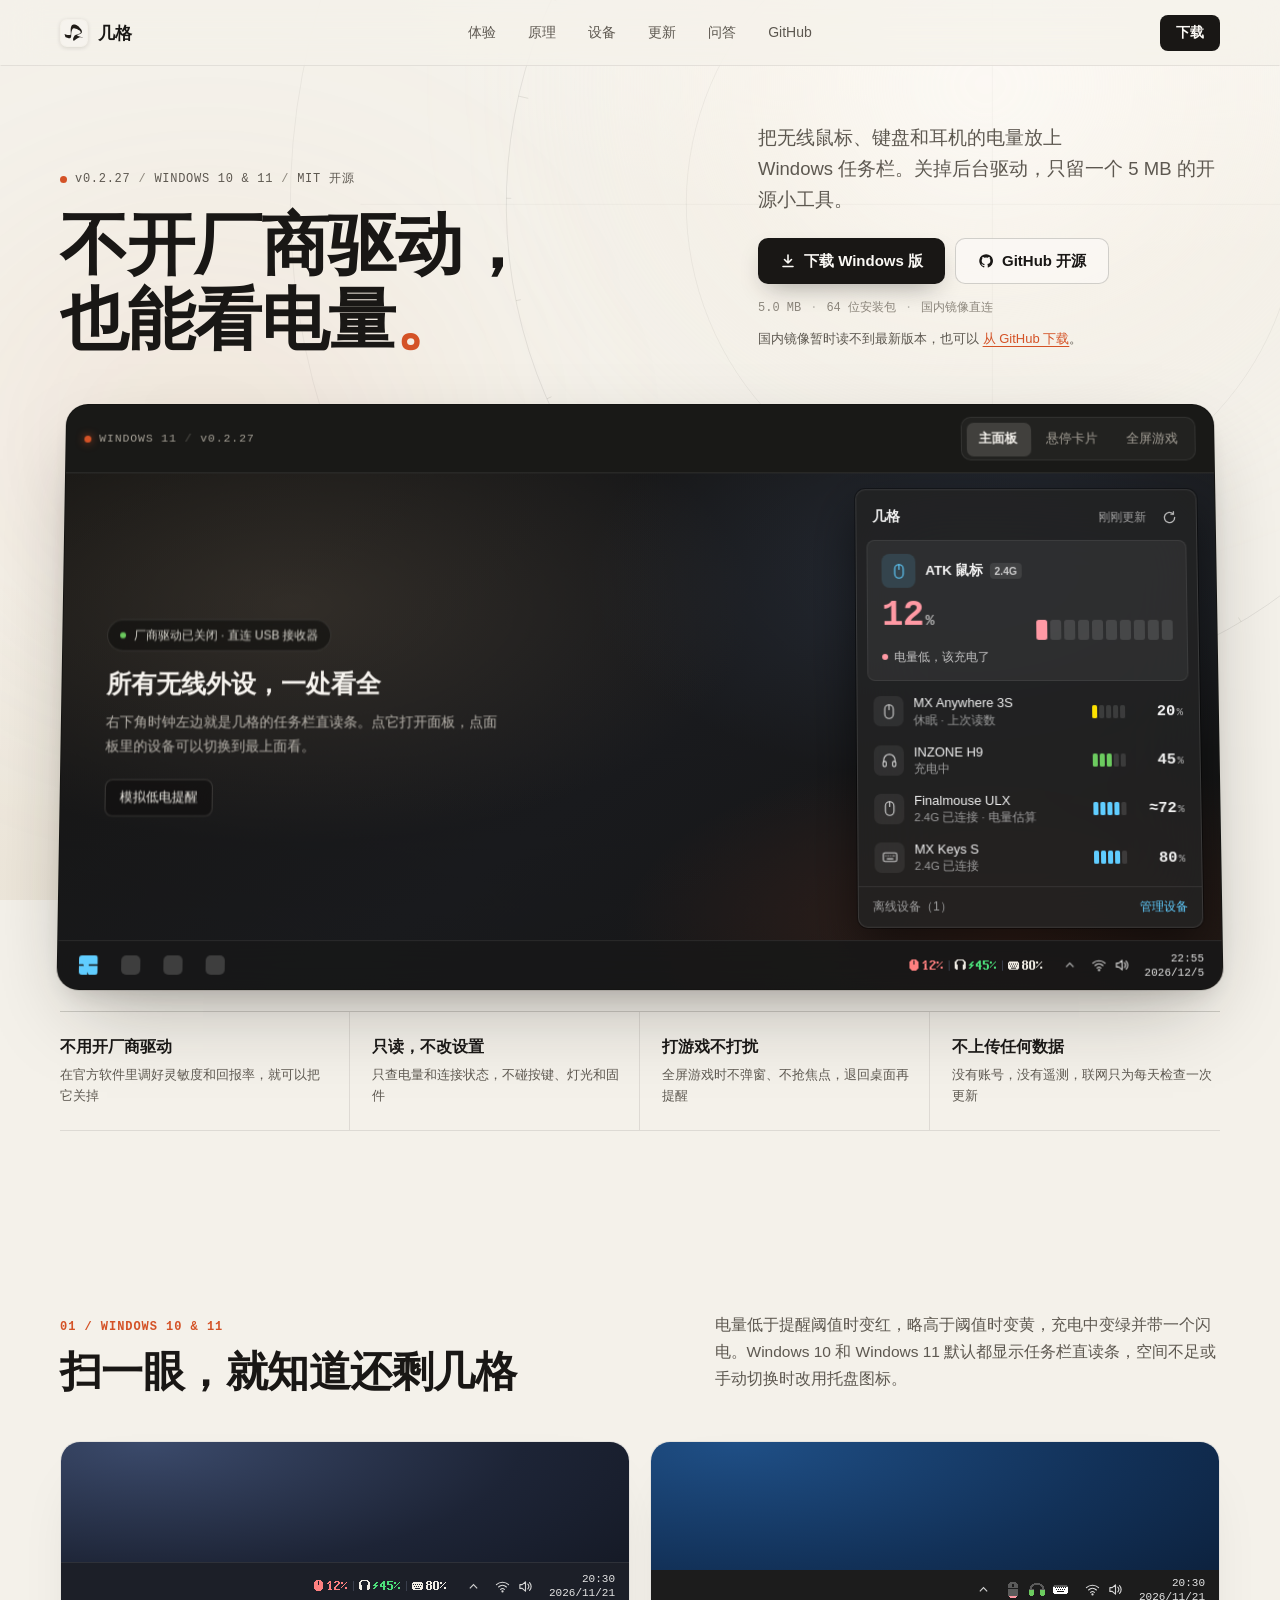
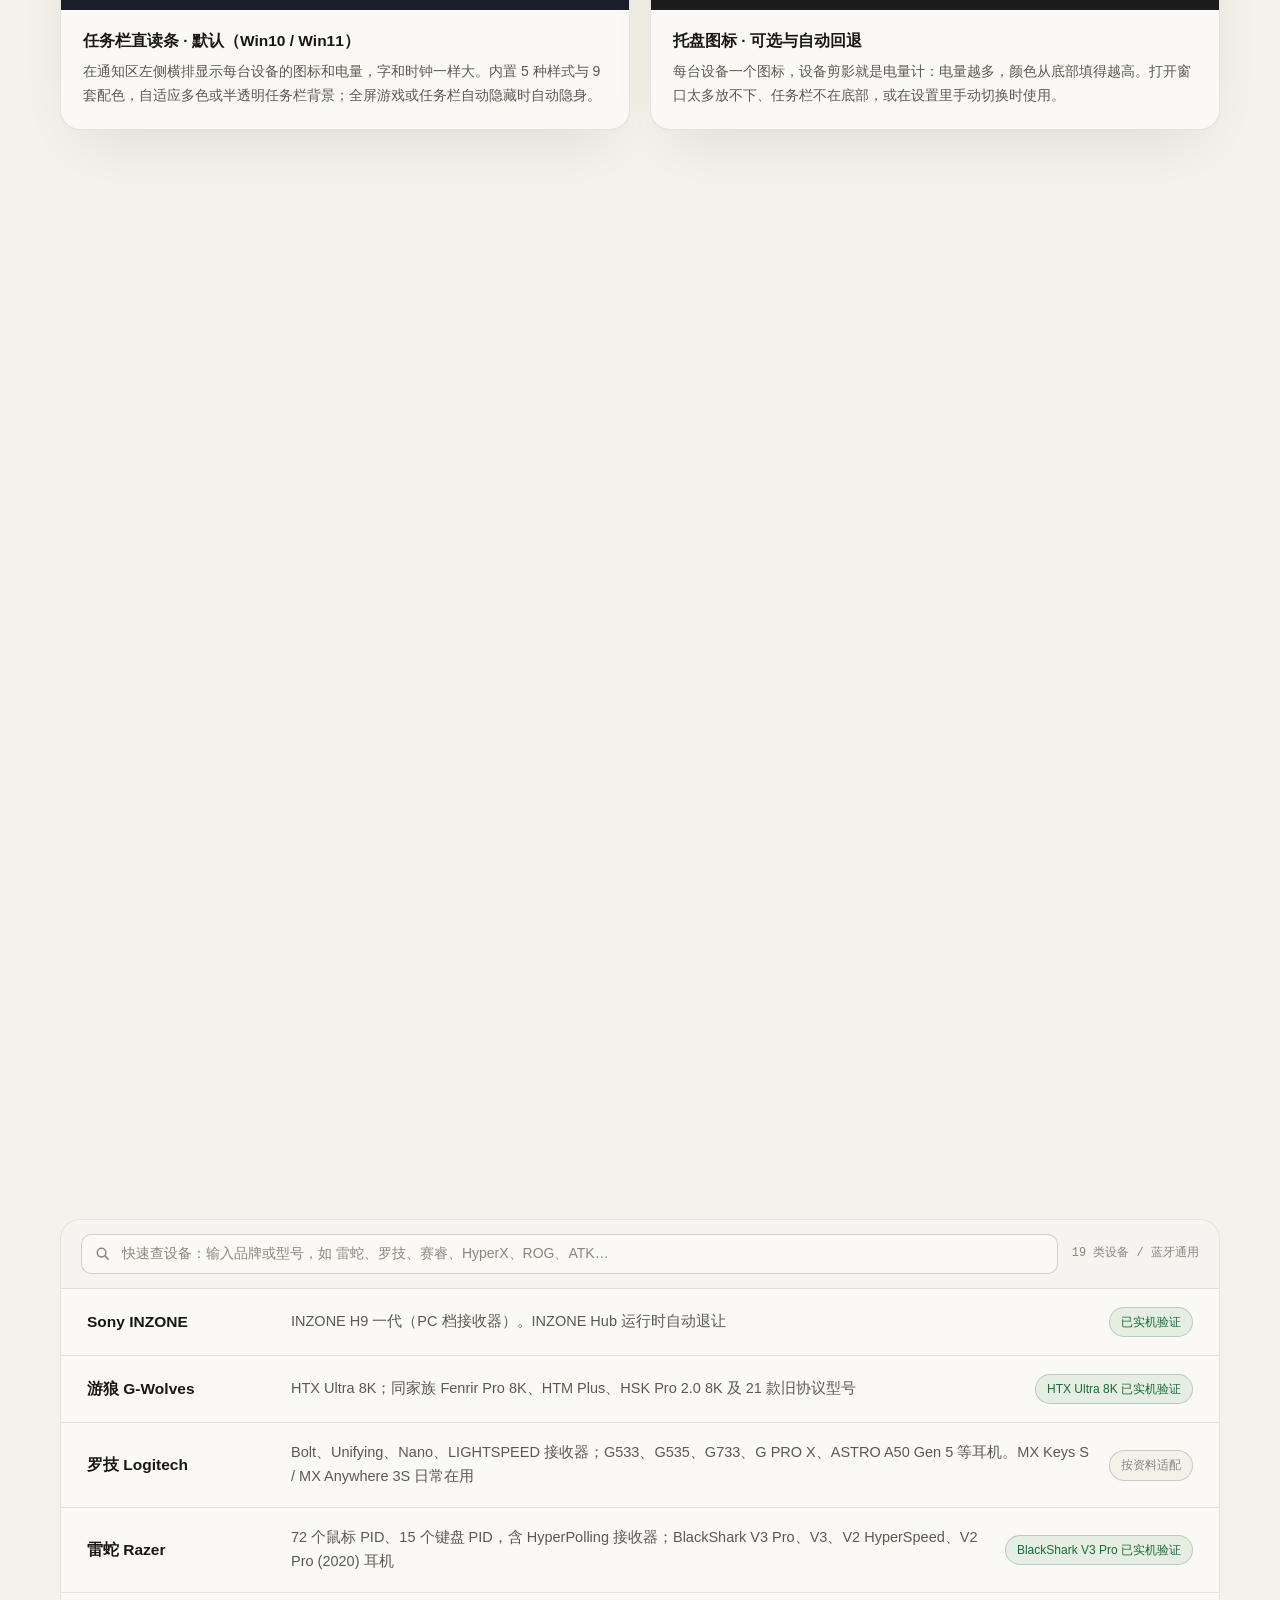
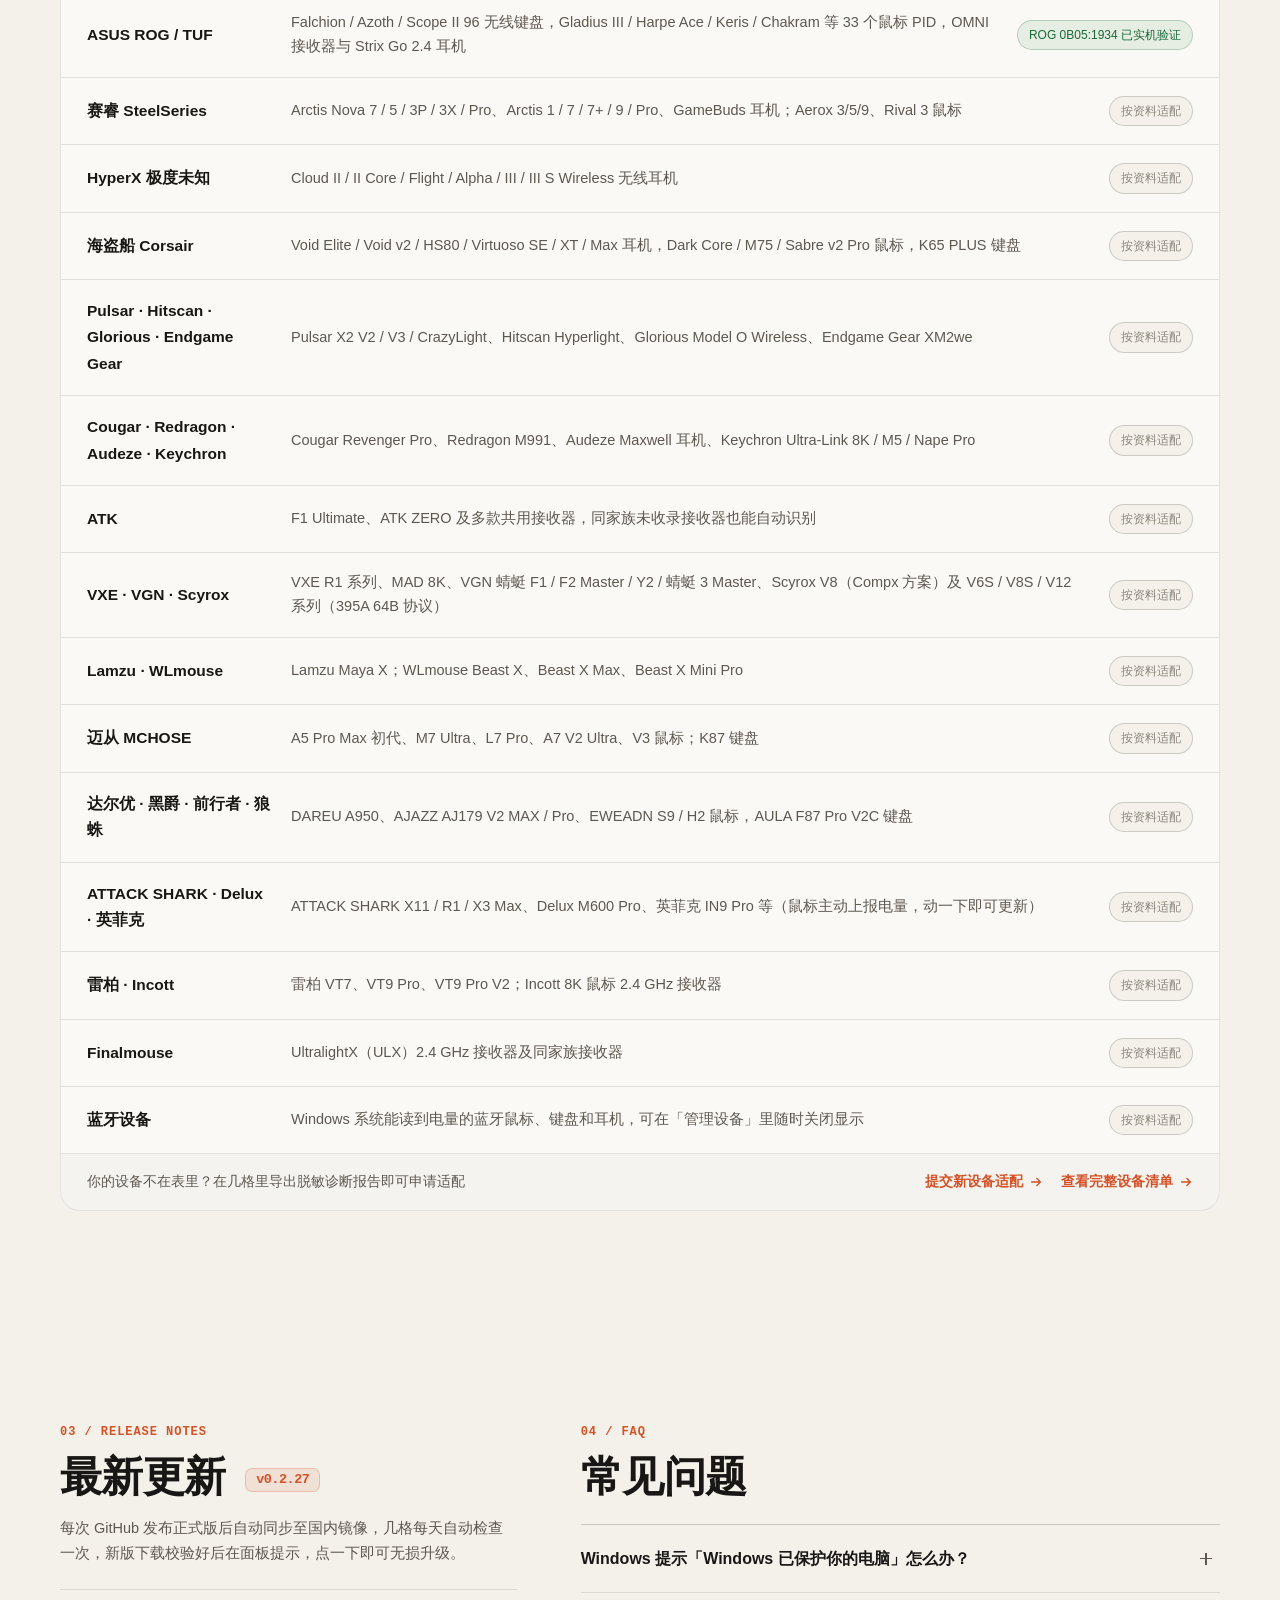
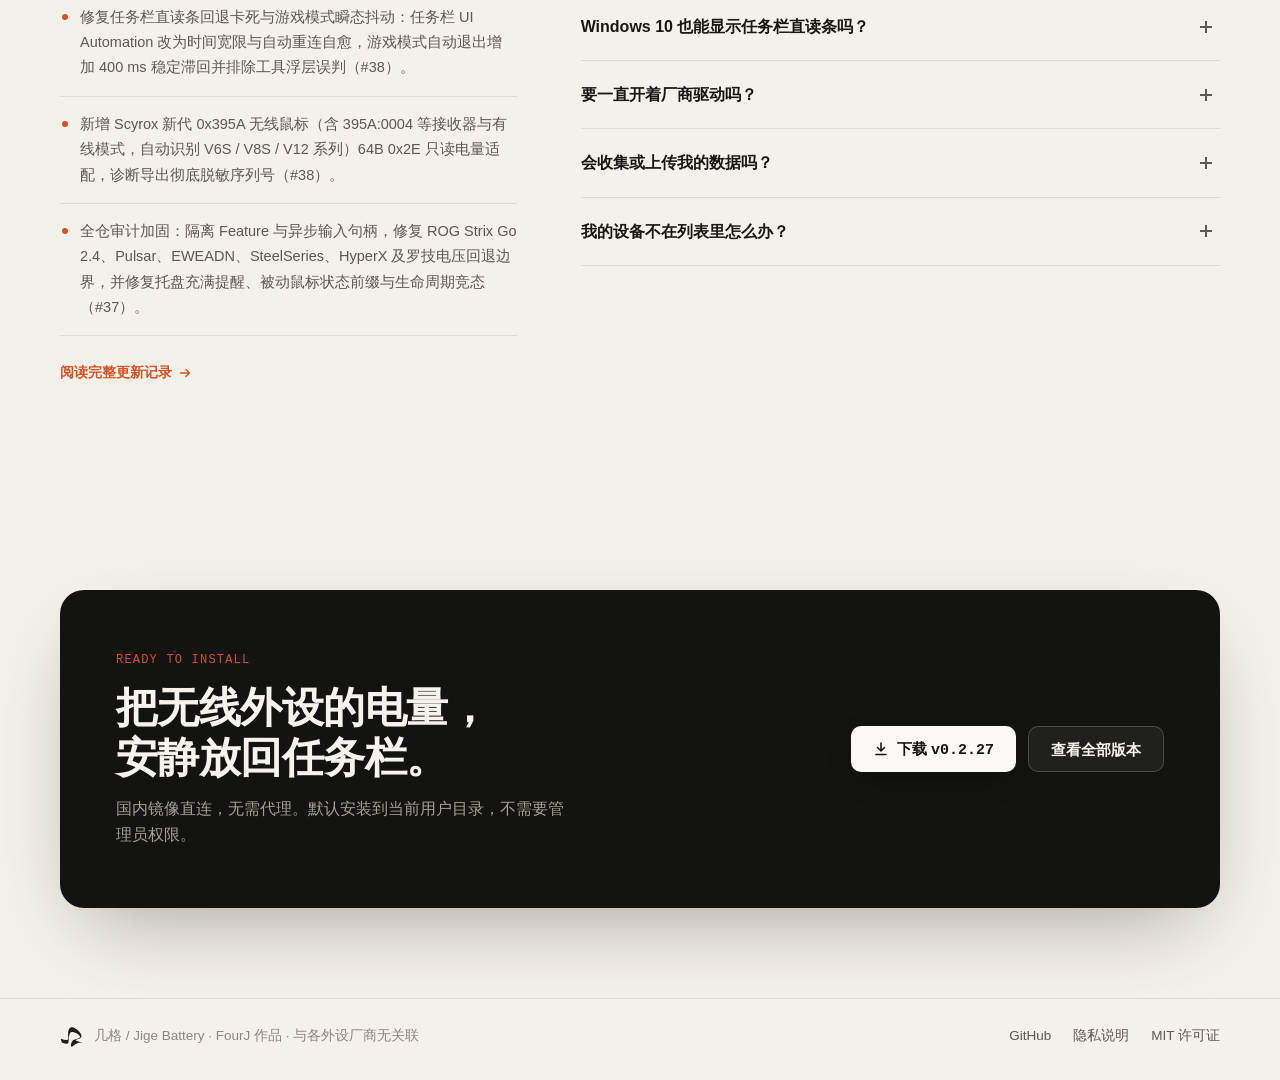
==== commit 4b0017f5: "移除设备适配徽标并精简设置页 - 主面板、设备列表与「管理设备」页不再显示「已实机验证 / 按协议适配 / 通用适配」徽标，验证分级仍保留在设备清单中 - 设置页去掉分组小标题，行高 44→40，重新" ====
--- a/site/index.html
+++ b/site/index.html
@@ -552,7 +552,7 @@
             <details>
               <summary>会收集或上传我的数据吗？</summary>
               <div class="faq-body">
-                <p>不会。几格只为检查更新联网（默认每天一次，可在设置里关闭），请求不带任何设备或个人信息。诊断报告只在你主动导出时生成并保存在本机，先用记事本打开给你核对，不含序列号、电脑名、用户名或任何键鼠输入。</p>
+                <p>不会。几格只为检查更新联网（默认每天一次，可在「检查更新」页关闭），请求不带任何设备或个人信息。诊断报告只在你主动导出时生成并保存在本机，先用记事本打开给你核对，不含序列号、电脑名、用户名或任何键鼠输入。</p>
               </div>
             </details>
             <details>
--- a/site/styles.css
+++ b/site/styles.css
@@ -685,9 +685,6 @@
 .fo-hero-title-row { display: flex; align-items: center; gap: 6px; }
 .fo-hero-name { font-size: 13.5px; font-weight: 600; color: #f5f5f5; white-space: nowrap; overflow: hidden; text-overflow: ellipsis; }
 .fo-conn { font-size: 10.5px; line-height: 16px; padding: 0 5px; border-radius: 4px; background: rgba(255, 255, 255, 0.09); color: #cccccc; font-weight: 600; flex: none; }
-.fo-badge { display: inline-block; margin-top: 2px; font-size: 10.5px; line-height: 16px; padding: 0 6px; border-radius: 4px; background: rgba(255, 255, 255, 0.08); color: #bdbdbd; font-weight: 600; }
-.fo-badge.is-gen { background: rgba(96, 205, 255, 0.14); color: var(--ui-ok); }
-.fo-badge.is-ok { background: rgba(108, 203, 95, 0.16); color: var(--ui-charge); }
 
 .fo-hero-mid { display: flex; align-items: flex-end; justify-content: space-between; gap: 12px; margin-top: 10px; }
 .fo-big { font-family: var(--font-mono); font-size: 36px; line-height: 36px; font-weight: 600; letter-spacing: -0.02em; color: #f5f5f5; }
